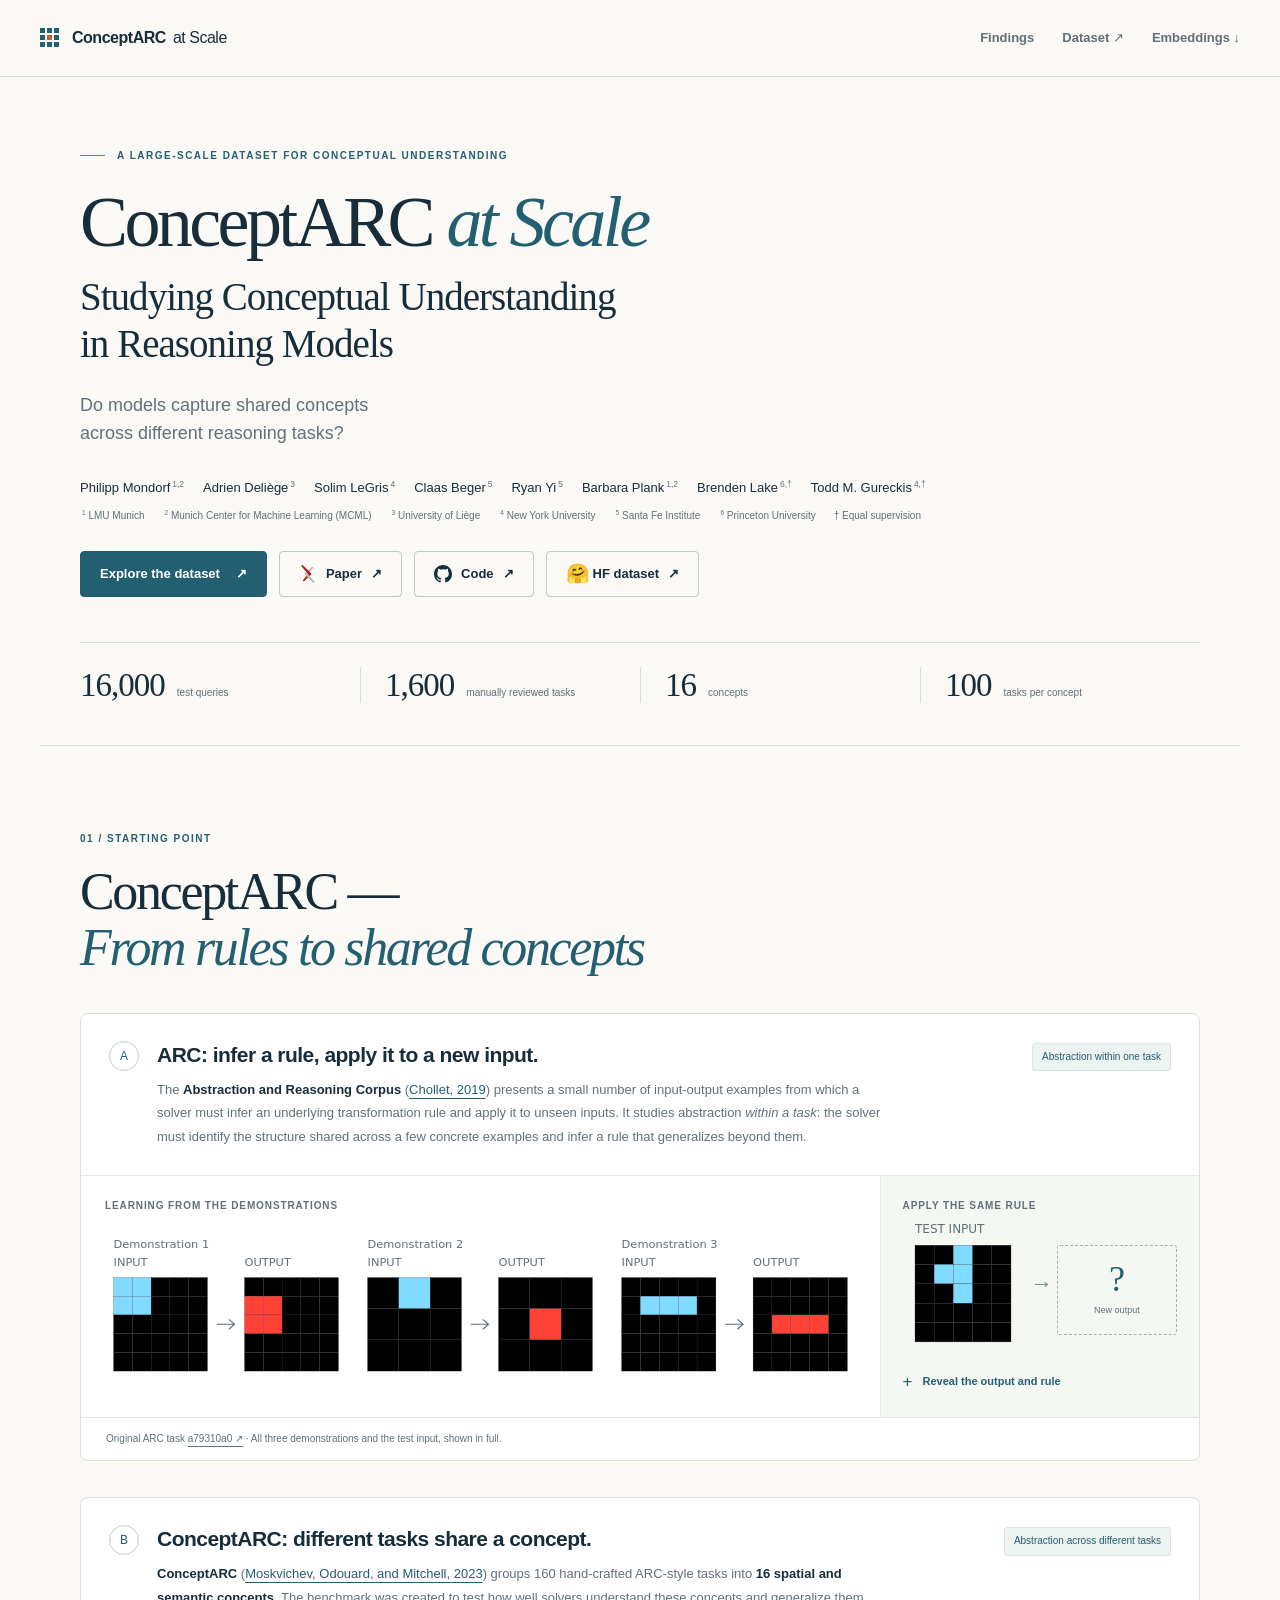
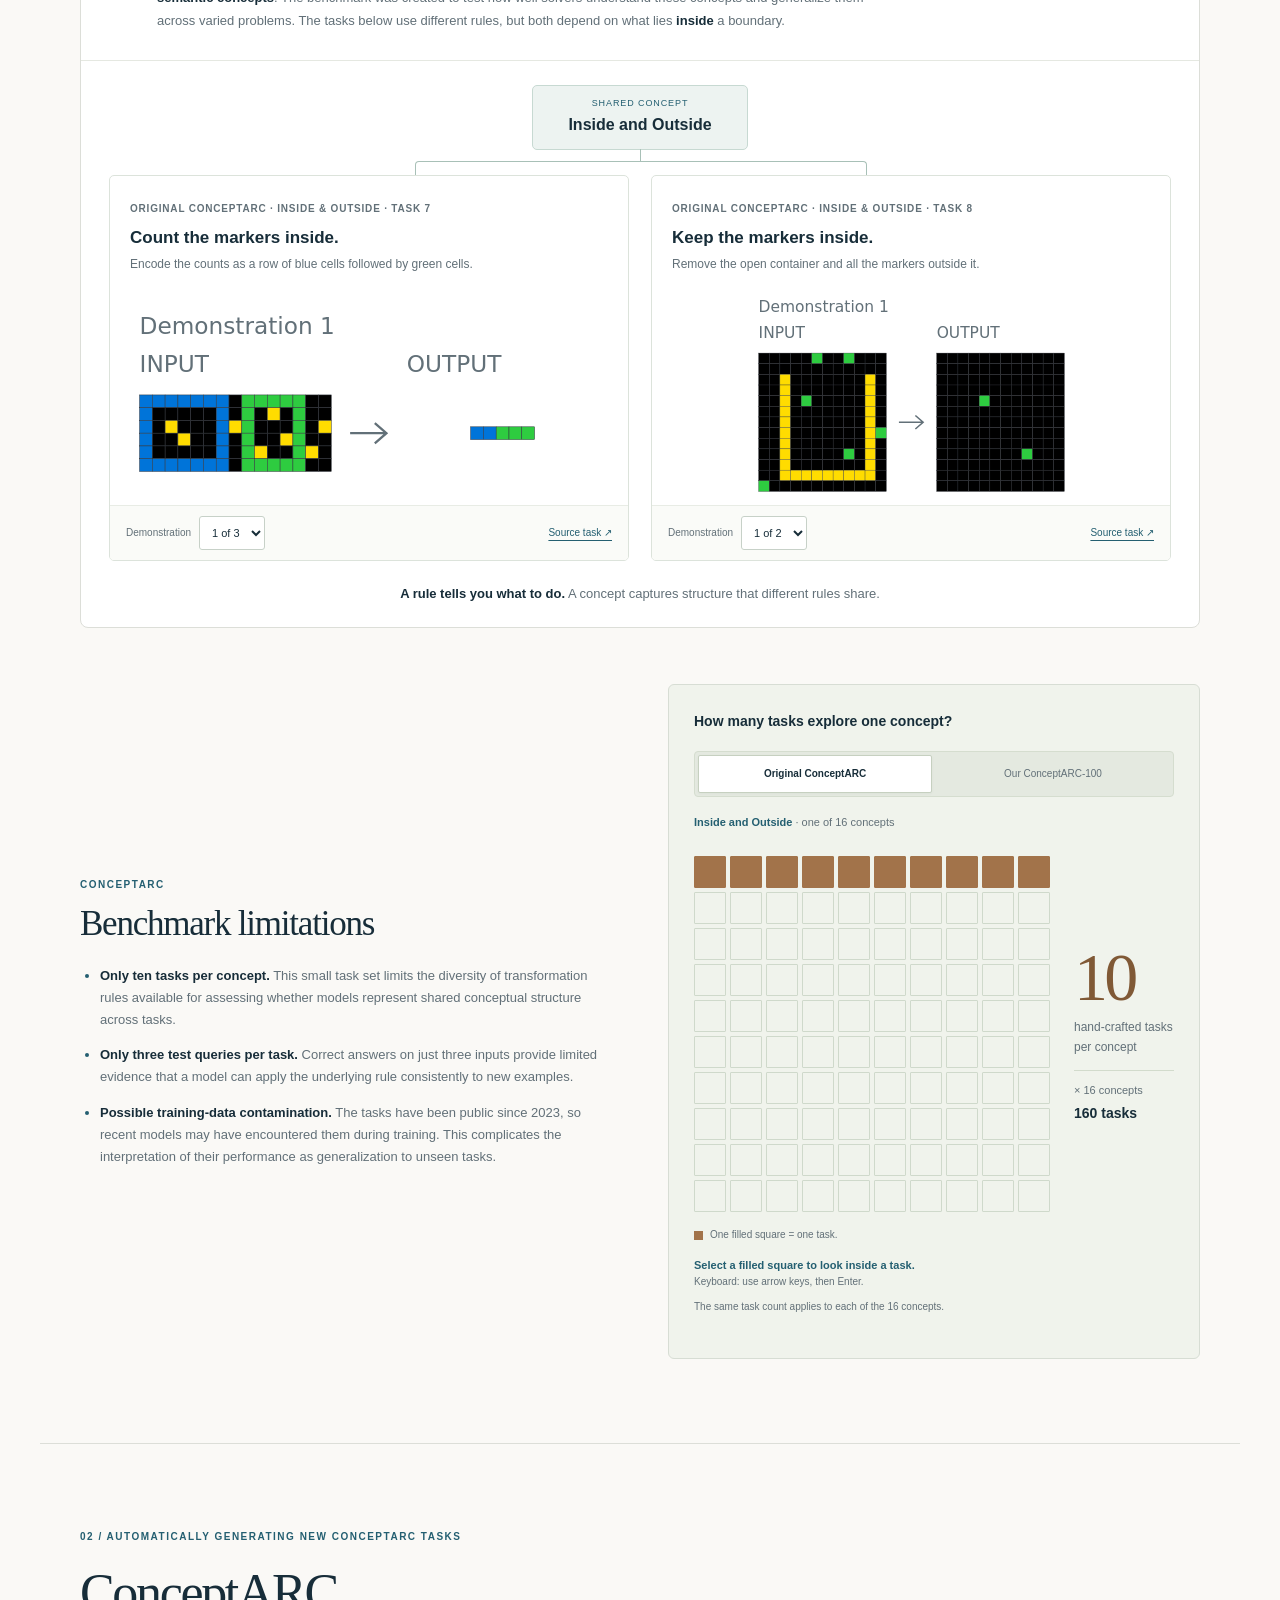
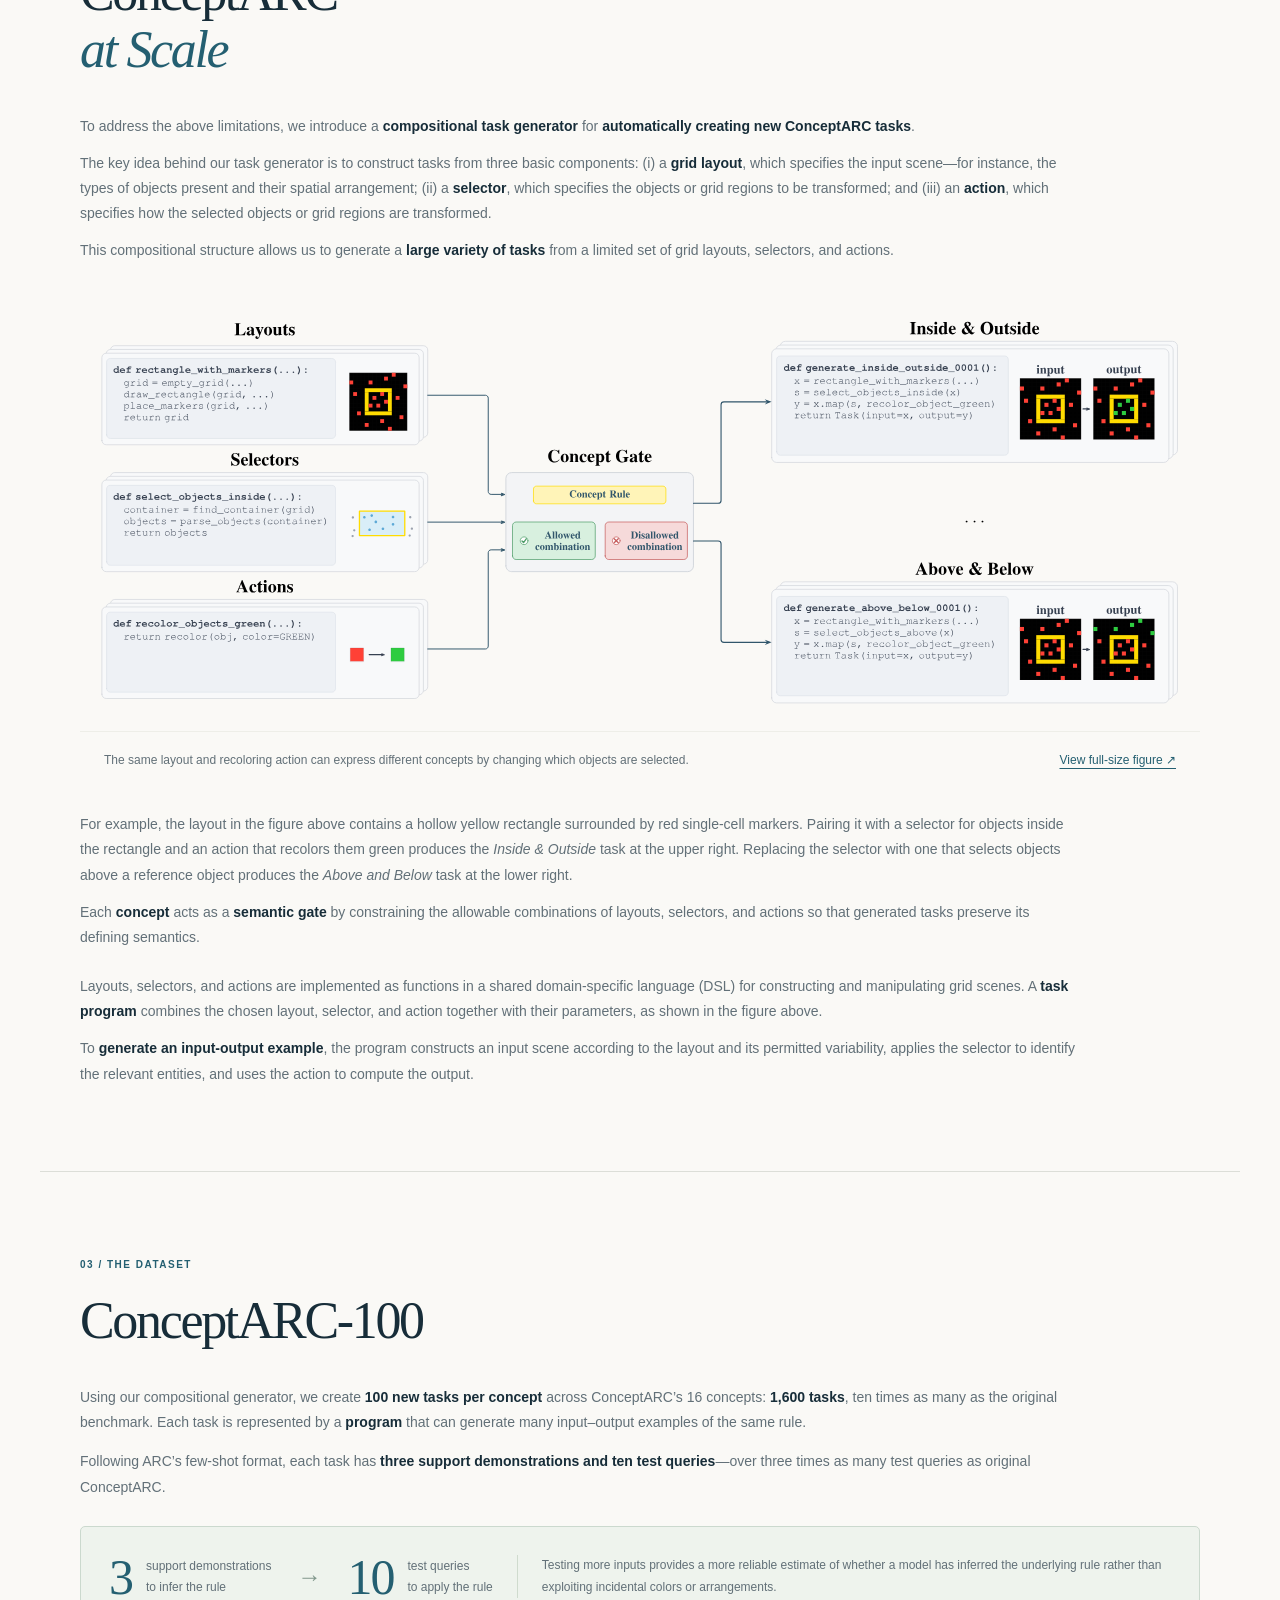
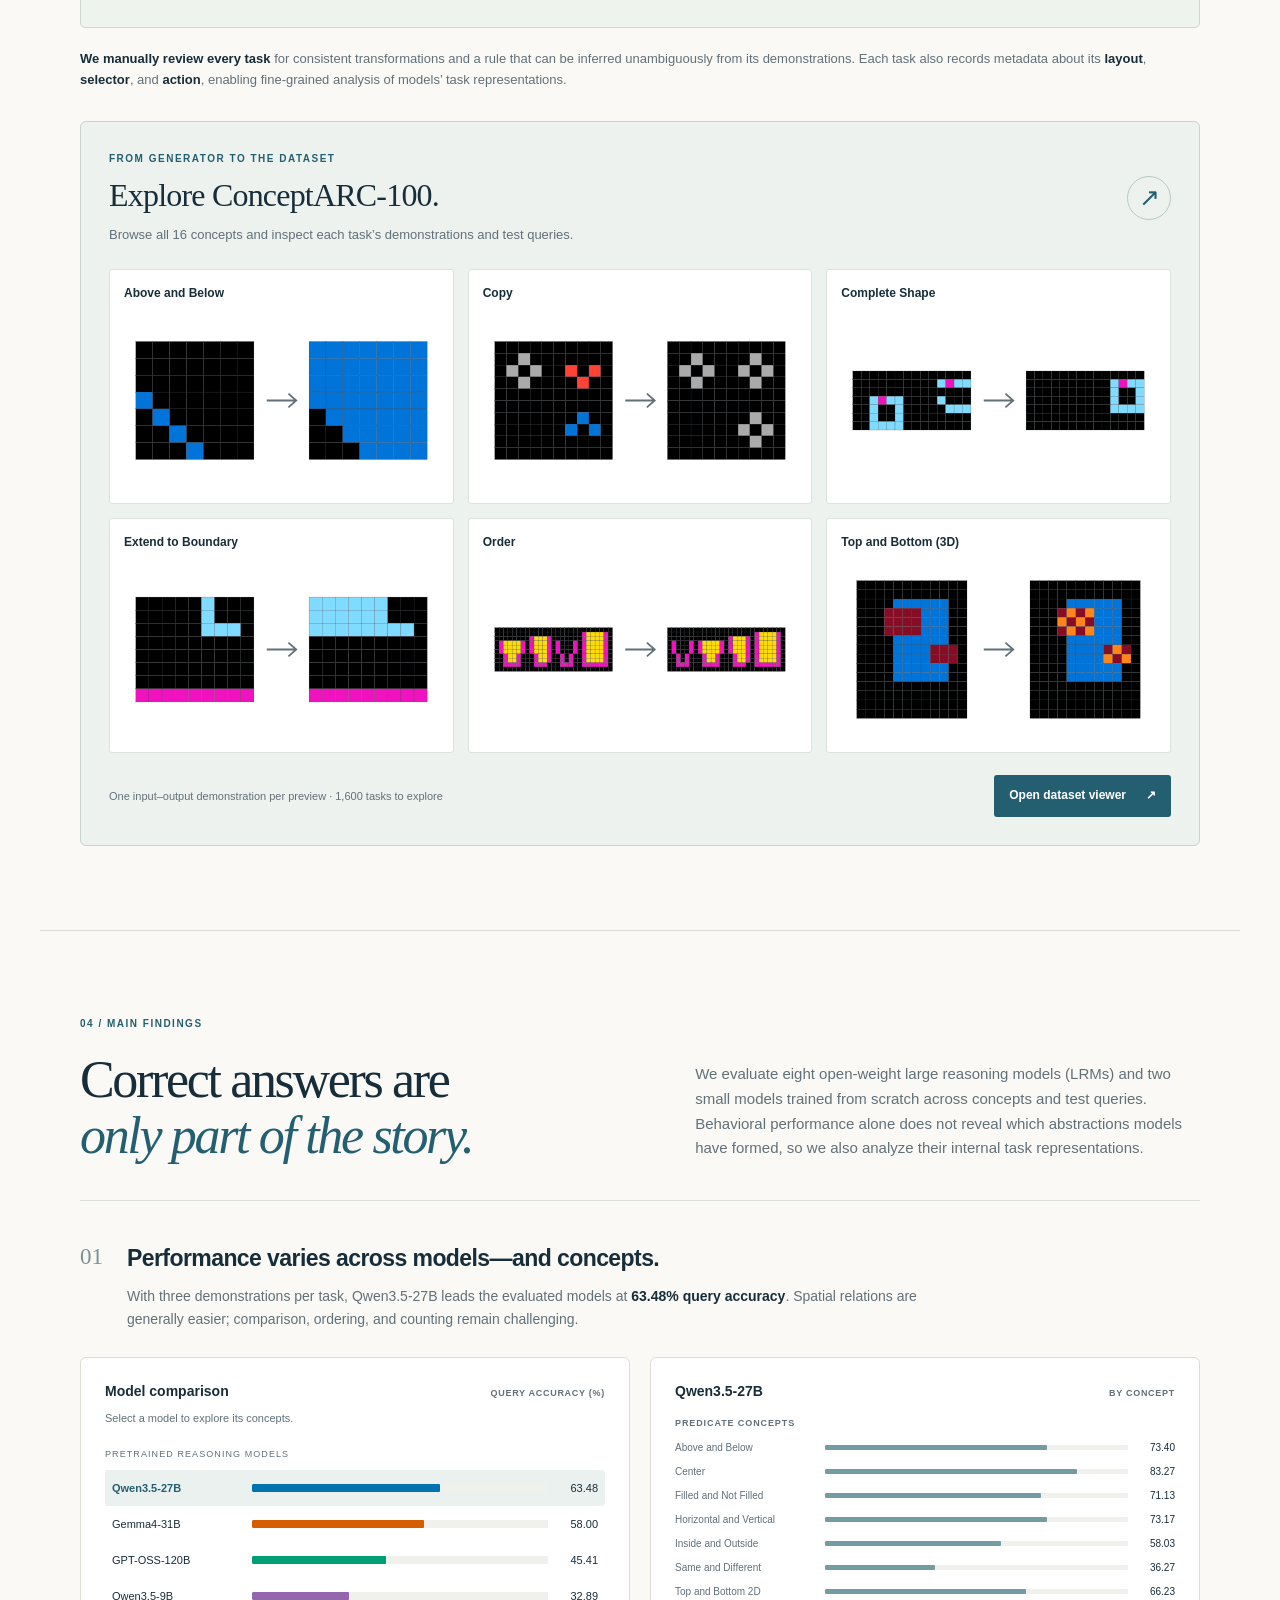
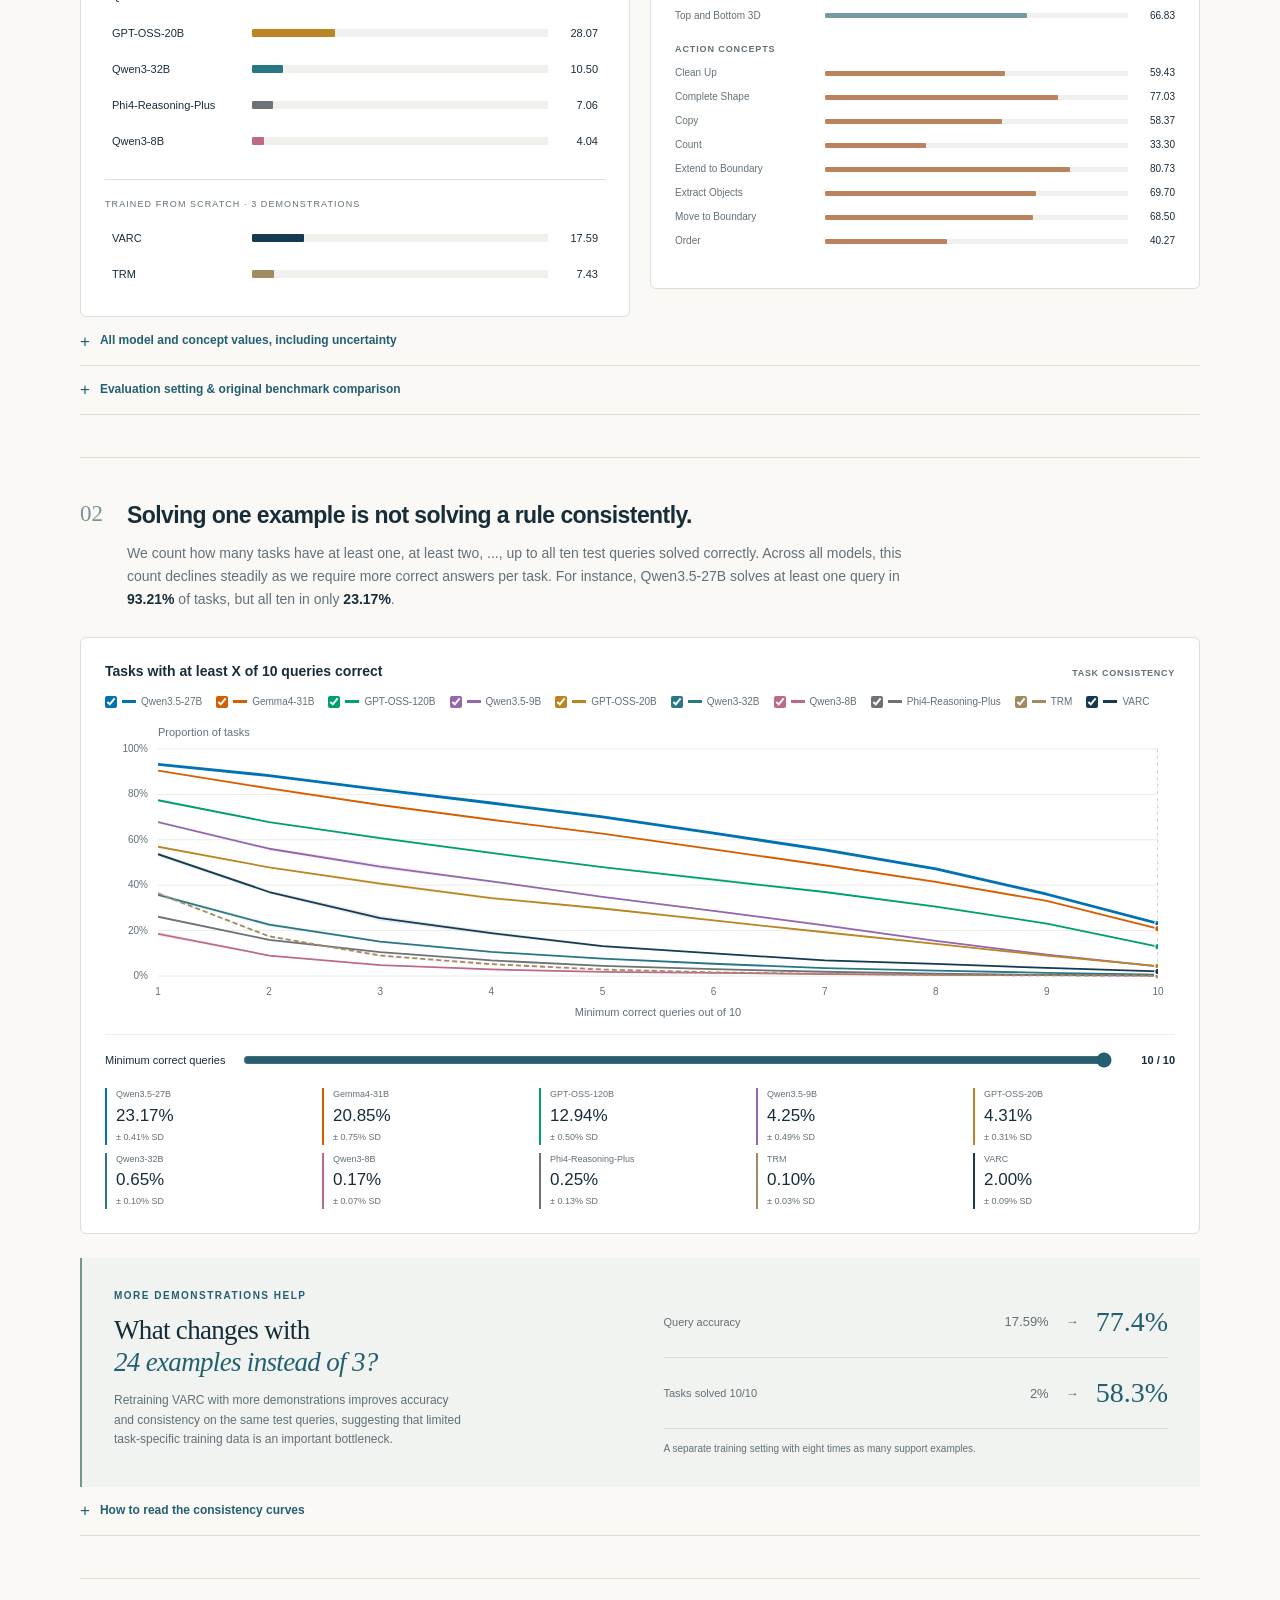
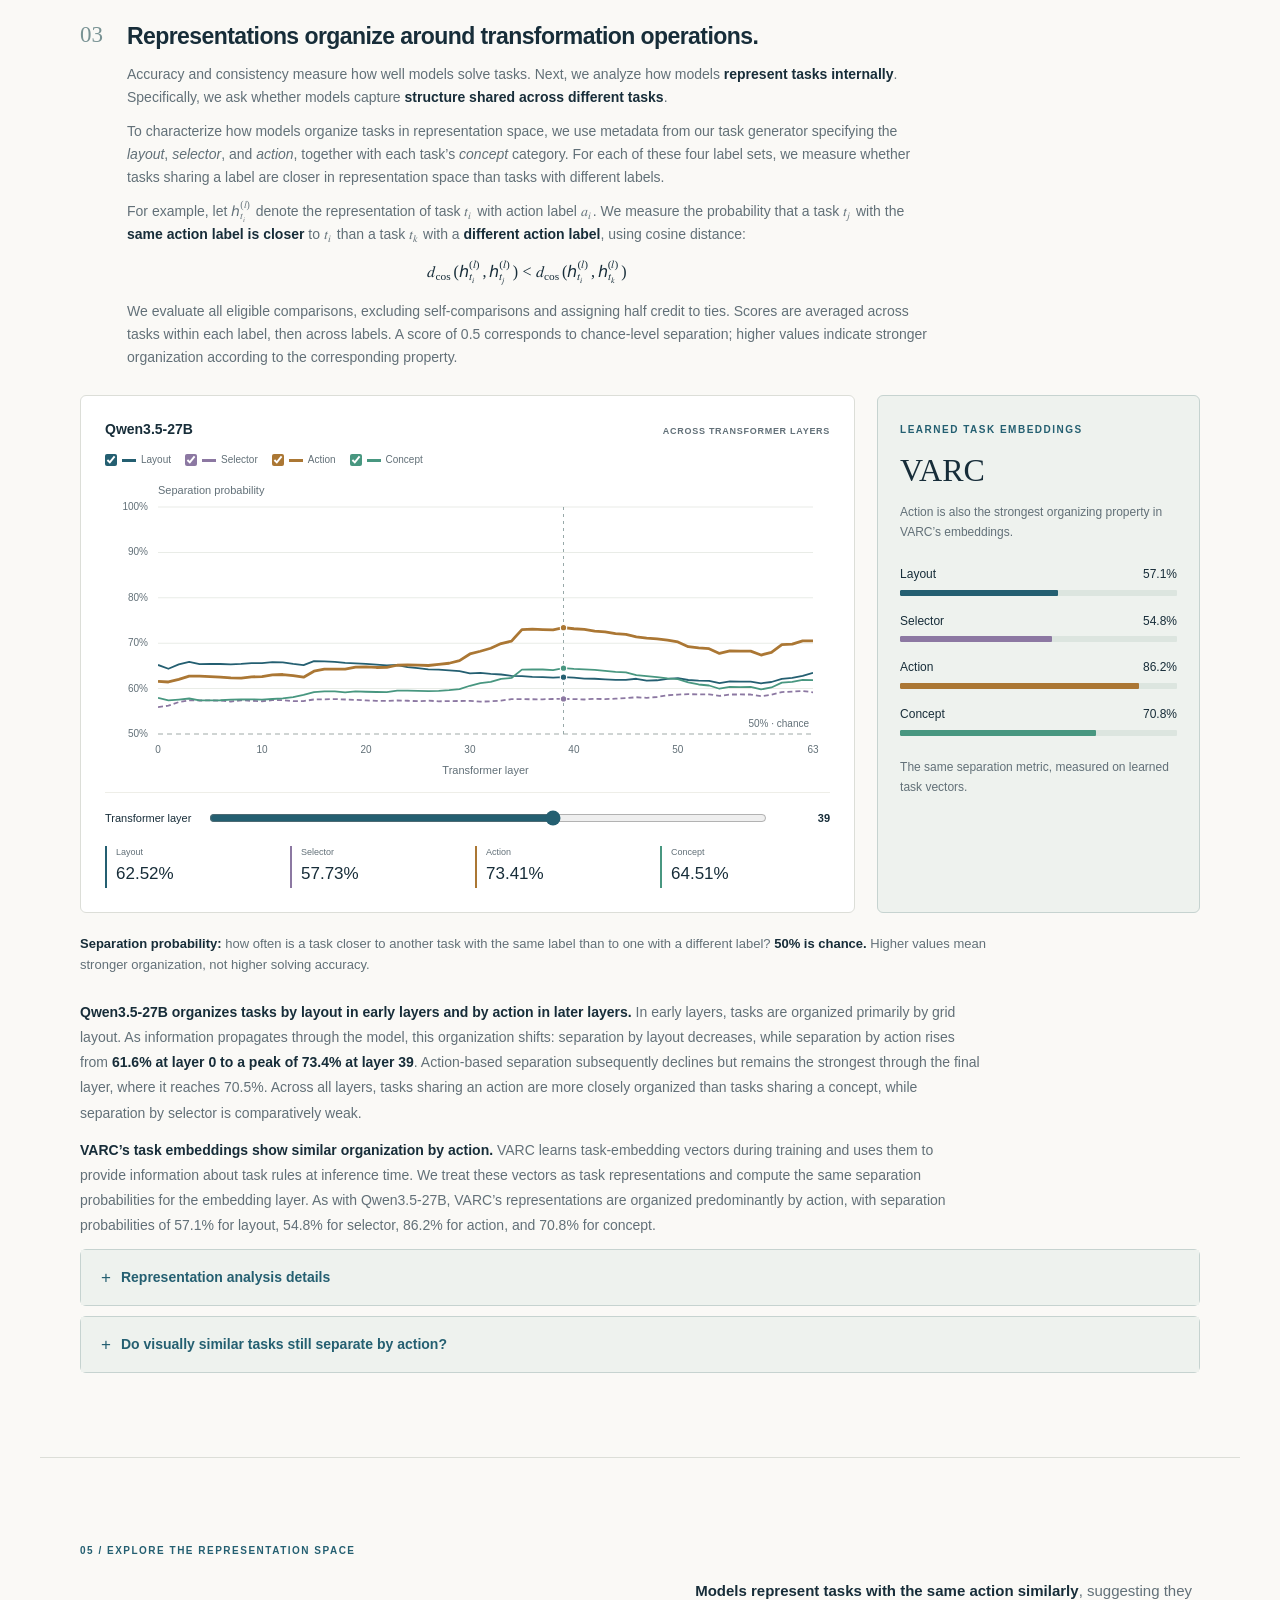
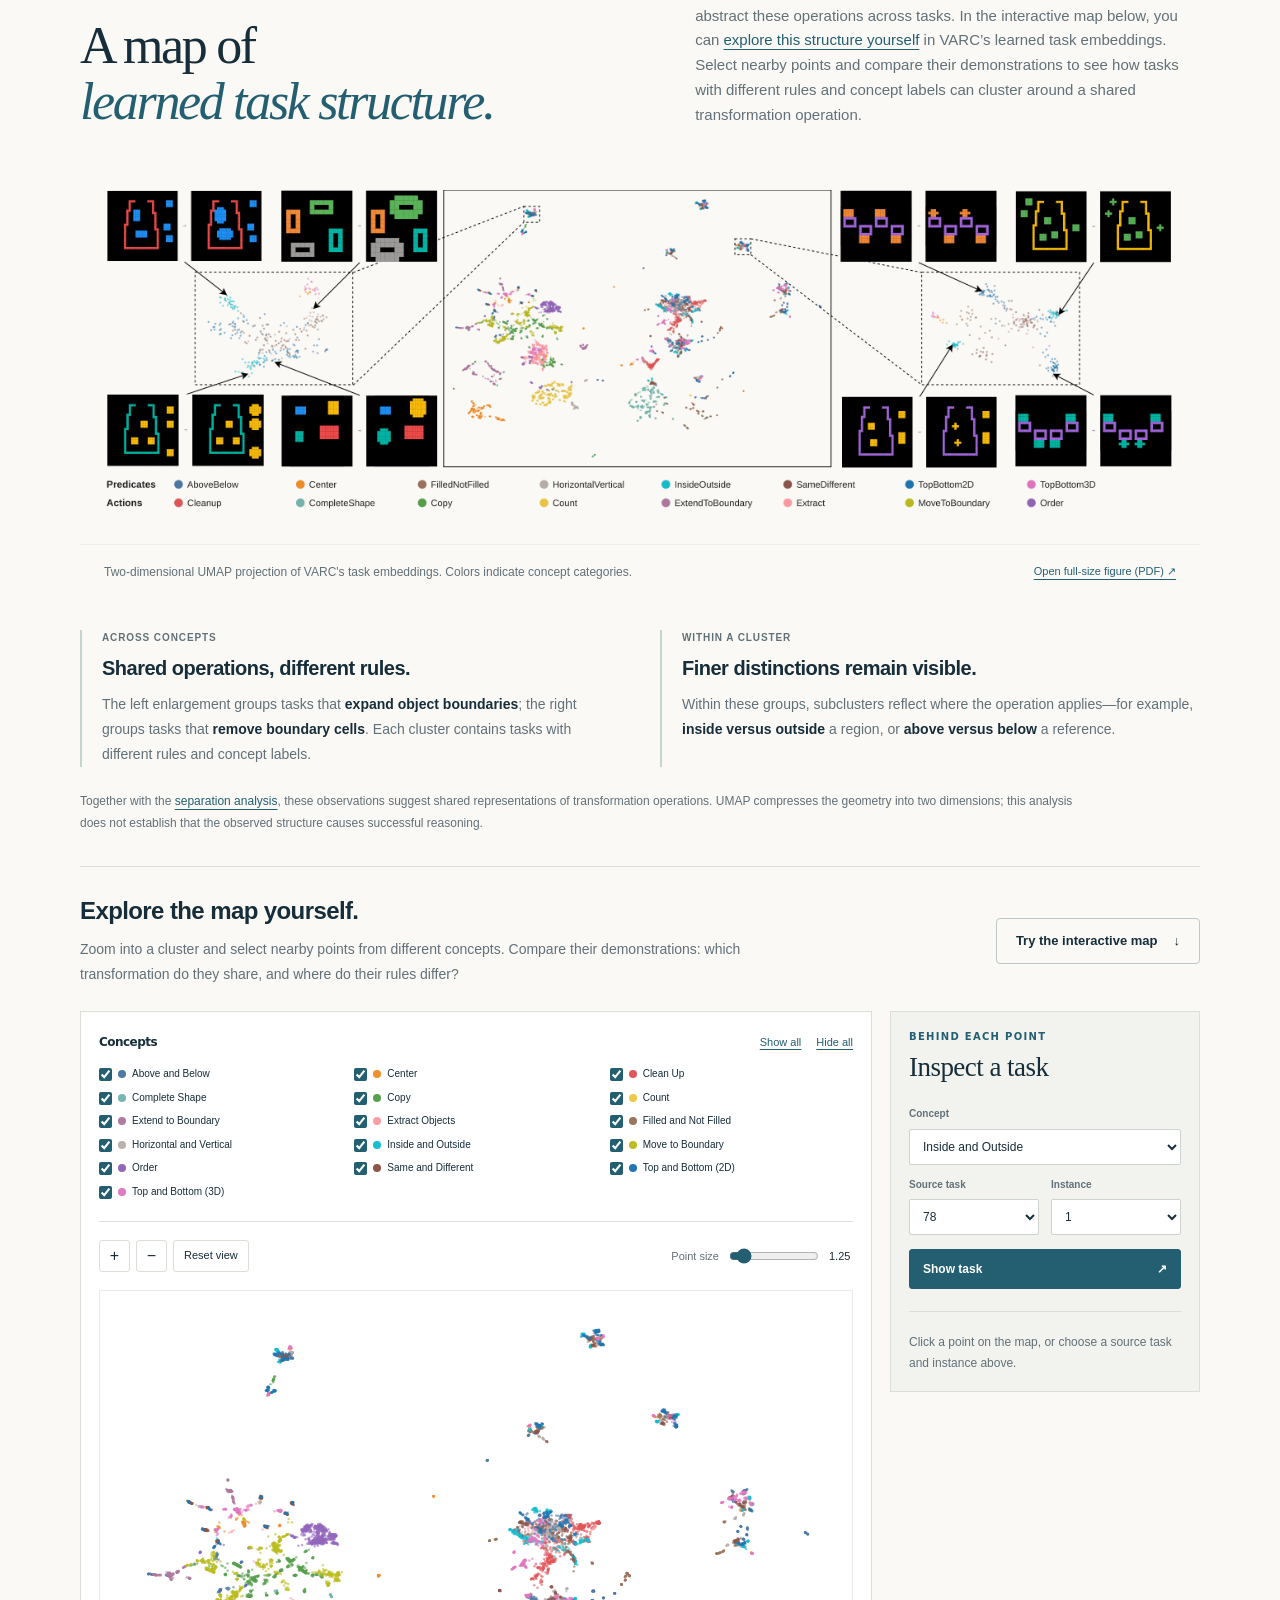
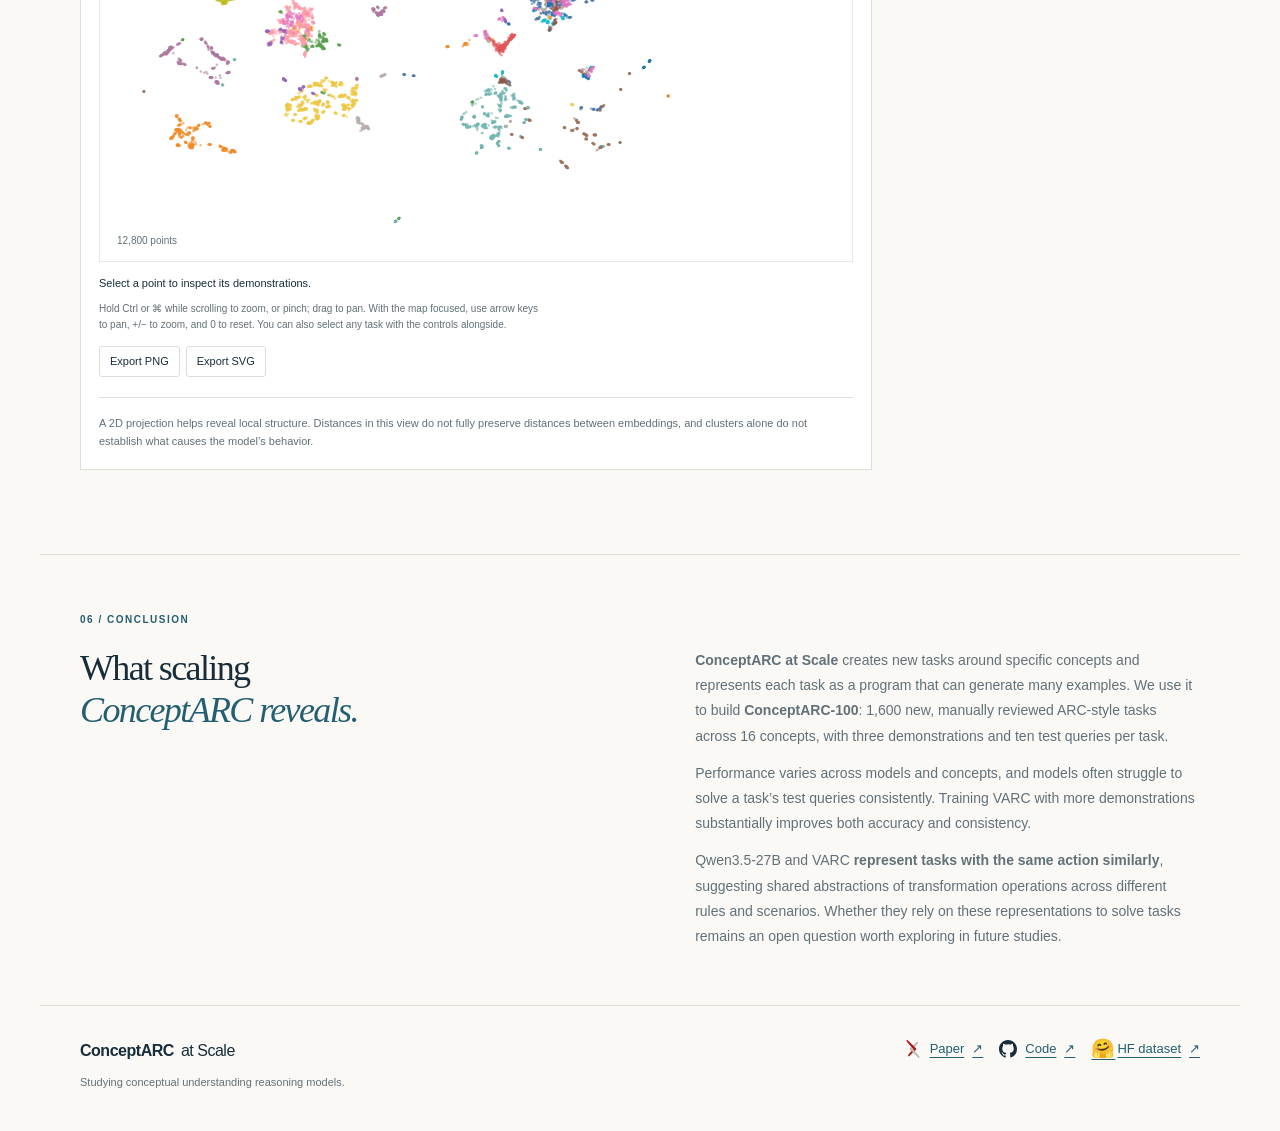
==== index.html @ 0dedf872 "Publish ConceptARC-100 project website" ====
<!doctype html>
<html lang="en">
<head>
  <meta charset="utf-8">
  <meta name="viewport" content="width=device-width, initial-scale=1">
  <meta name="theme-color" content="#faf9f6">
  <title>ConceptARC at Scale: Studying Conceptual Understanding in Reasoning Models</title>
  <meta name="description" content="1,600 tasks. 16 concepts. A closer look at what reasoning models learn. Explore ConceptARC-100, model performance, and VARC’s task embeddings.">
  <meta property="og:type" content="website">
  <meta property="og:title" content="ConceptARC at Scale">
  <meta property="og:description" content="Studying Conceptual Understanding in Reasoning Models. Explore 1,600 tasks and the structure of learned task representations.">
  <meta property="og:image" content="https://mainlp.github.io/conceptarc-100-project-page/assets/social-preview.png">
  <meta name="twitter:card" content="summary_large_image">
  <meta name="twitter:title" content="ConceptARC at Scale">
  <meta name="twitter:description" content="1,600 tasks. 16 concepts. What do reasoning models learn?">
  <meta name="twitter:image" content="https://mainlp.github.io/conceptarc-100-project-page/assets/social-preview.png">
  <link rel="icon" href="assets/favicon.svg" type="image/svg+xml">
  <link rel="stylesheet" href="assets/site.css?v=results-sd-2">
  <link rel="stylesheet" href="assets/intro.css?v=analysis-disclosures-1">
  <script src="assets/site-config.js?v=resources-3" defer></script>
  <script src="assets/home.js?v=separation-colors-2" defer></script>
  <script src="assets/intro.js" defer></script>
  <script src="assets/inline-embedding.js?v=embedding-findings-1" defer></script>
  <link rel="canonical" href="https://mainlp.github.io/conceptarc-100-project-page/">
  <meta property="og:url" content="https://mainlp.github.io/conceptarc-100-project-page/">
</head>
<body>
  <a class="skip-link" href="#main">Skip to content</a>
  <header class="site-header">
    <div class="nav-inner">
      <a class="brand" href="index.html" aria-label="ConceptARC at Scale home"><span class="brand-grid" aria-hidden="true"><i></i><i></i><i></i><i></i><i></i><i></i><i></i><i></i><i></i></span>ConceptARC <span class="brand-light">at Scale</span></a>
      <nav class="site-nav" aria-label="Main navigation"><a href="#findings">Findings</a><a href="data_viewer.html">Dataset <span aria-hidden="true">↗</span></a><a href="#embeddings">Embeddings <span aria-hidden="true">↓</span></a></nav>
    </div>
  </header>
  <main id="main">
    <section class="hero section-wrap" aria-labelledby="paper-title">
      <p class="eyebrow"><span class="tiny-line"></span> A large-scale dataset for conceptual understanding</p>
      <h1 id="paper-title">ConceptARC <em>at Scale</em><span>Studying Conceptual Understanding<br class="desktop-break"> in Reasoning Models</span></h1>
      <p class="hero-question">Do models capture shared concepts<br class="desktop-break"> across different reasoning tasks?</p>
      <div class="authors" aria-label="Paper authors">
        <span>Philipp Mondorf<sup>1,2</sup></span><span>Adrien Deliège<sup>3</sup></span><span>Solim LeGris<sup>4</sup></span><span>Claas Beger<sup>5</sup></span><span>Ryan Yi<sup>5</sup></span><span>Barbara Plank<sup>1,2</sup></span><span>Brenden Lake<sup>6,†</sup></span><span>Todd M. Gureckis<sup>4,†</sup></span>
      </div>
      <p class="affiliations"><span><sup>1</sup> LMU Munich</span><span><sup>2</sup> Munich Center for Machine Learning (MCML)</span><span><sup>3</sup> University of Liège</span><span><sup>4</sup> New York University</span><span><sup>5</sup> Santa Fe Institute</span><span><sup>6</sup> Princeton University</span><span>† Equal supervision</span></p>
      <div class="hero-actions"><a class="button primary" href="data_viewer.html">Explore the dataset <span aria-hidden="true">↗</span></a><span id="hero-resources" class="resource-links"><a class="button resource-link" data-resource="paperUrl" href="https://arxiv.org/abs/2611.06732v1" aria-label="Read the paper on arXiv"><img class="resource-icon" src="assets/arxiv.svg" width="18" height="18" alt="" aria-hidden="true"><span>Paper</span><span aria-hidden="true">↗</span></a><a class="button resource-link" data-resource="codeUrl" href="https://github.com/mainlp/conceptarc-100-eval" aria-label="Code on GitHub"><img class="resource-icon" src="assets/github.svg" width="18" height="18" alt="" aria-hidden="true"><span>Code</span><span aria-hidden="true">↗</span></a><a class="button resource-link" data-resource="datasetUrl" href="https://huggingface.co/datasets/mainlp/ConceptARC-100" aria-label="HF dataset on Hugging Face"><span class="resource-icon" aria-hidden="true">🤗</span><span>HF dataset</span><span aria-hidden="true">↗</span></a></span></div>
      <div class="stat-line" aria-label="Dataset statistics"><div><strong>16,000</strong><span>test queries</span></div><div><strong>1,600</strong><span>manually reviewed tasks</span></div><div><strong>16</strong><span>concepts</span></div><div><strong>100</strong><span>tasks per concept</span></div></div>
    </section>

    <section id="background" class="section-wrap section-block visual-background conceptarc-context" aria-labelledby="conceptarc-title">
      <div class="story-heading"><p class="eyebrow">01 / Starting Point</p><h2 id="conceptarc-title">ConceptARC —<br><em>From rules to shared concepts</em></h2></div>

      <article id="arc-primer" class="primer" aria-labelledby="arc-primer-title">
        <div class="primer-heading"><span class="story-letter" aria-hidden="true">A</span><div><h3 id="arc-primer-title">ARC: infer a rule, apply it to a new input.</h3><p>The <strong>Abstraction and Reasoning Corpus</strong> (<a href="https://arxiv.org/abs/1911.01547" title="On the Measure of Intelligence">Chollet, 2019</a>) presents a small number of input-output examples from which a solver must infer an underlying transformation rule and apply it to unseen inputs. It studies abstraction <em>within a task</em>: the solver must identify the structure shared across a few concrete examples and infer a rule that generalizes beyond them.</p></div><span class="scope-label">Abstraction within one task</span></div>
        <div class="arc-stage">
          <div class="arc-demonstrations"><p class="visual-label">Learning from the demonstrations</p><div class="arc-support-grid">
            <figure><img src="assets/original-arc/a79310a0-support-1.svg" width="340" height="206" alt="A light-blue two-by-two square shifts down one row and becomes red."></figure>
            <figure><img src="assets/original-arc/a79310a0-support-2.svg" width="340" height="206" alt="A single light-blue cell moves from the top middle to the center and becomes red."></figure>
            <figure><img src="assets/original-arc/a79310a0-support-3.svg" width="340" height="206" alt="A horizontal light-blue three-cell bar shifts down one row and becomes red."></figure>
          </div></div>
          <div class="arc-challenge"><p class="visual-label">Apply the same rule</p><div class="arc-query"><img src="assets/original-arc/test-input.svg" width="160" height="184" alt="New ARC input: a four-cell light-blue shape in a five-by-five grid."><span class="query-arrow" aria-hidden="true">→</span><div class="query-target"><span class="query-question" aria-hidden="true">?</span><span class="query-prompt">New output</span><img id="arc-query-output" src="assets/original-arc/test-output.svg" width="160" height="184" alt="Correct test output: the same four-cell shape appears one row lower in red."></div></div><details id="arc-answer"><summary>Reveal the output and rule</summary><div class="arc-solution"><p id="arc-rule">Move the light-blue shape down one row and recolor it red.</p></div></details></div>
        </div>
        <p class="visual-source" id="arc-attribution">Original ARC task <a href="https://github.com/fchollet/ARC-AGI/blob/399030444e0ab0cc8b4e199870fb20b863846f34/data/training/a79310a0.json">a79310a0 ↗</a> · All three demonstrations and the test input, shown in full.</p>
      </article>

      <article id="concept-primer" class="primer" aria-labelledby="concept-primer-title">
        <div class="primer-heading"><span class="story-letter" aria-hidden="true">B</span><div><h3 id="concept-primer-title">ConceptARC: different tasks share a concept.</h3><p><strong>ConceptARC</strong> (<a href="https://arxiv.org/abs/2305.07141" title="The ConceptARC Benchmark: Evaluating Understanding and Generalization in the ARC Domain">Moskvichev, Odouard, and Mitchell, 2023</a>) groups 160 hand-crafted ARC-style tasks into <strong>16 spatial and semantic concepts</strong>. The benchmark was created to test how well solvers understand these concepts and generalize them across varied problems. The tasks below use different rules, but both depend on what lies <strong>inside</strong> a boundary.</p></div><span class="scope-label">Abstraction across different tasks</span></div>
        <div class="concept-family"><div class="shared-concept"><span class="concept-kicker">Shared concept</span><strong>Inside and Outside</strong><span class="concept-branches" aria-hidden="true"></span></div><div class="original-task-grid">
          <figure class="original-task" id="original-task-7"><figcaption><span class="mini-label">Original ConceptARC · Inside & Outside · Task 7</span><h4>Count the markers inside.</h4><p>Encode the counts as a row of blue cells followed by green cells.</p></figcaption><img src="assets/original-conceptarc/InsideOutside7-support-1.svg" width="340" height="127" alt="Count the markers inside the blue and green rectangles; show those counts as blue then green cells in the output."><div class="original-controls"><label for="original-demo-7">Demonstration</label><select id="original-demo-7" data-original-task="7" disabled><option value="1">1 of 3</option><option value="2">2 of 3</option><option value="3">3 of 3</option></select><a href="https://github.com/victorvikram/ConceptARC/blob/0e67da6af879e4bad3d7cd3c196e8d551b445725/corpus/InsideOutside/InsideOutside7.json" class="original-source">Source task ↗</a></div></figure>
          <figure class="original-task" id="original-task-8"><figcaption><span class="mini-label">Original ConceptARC · Inside & Outside · Task 8</span><h4>Keep the markers inside.</h4><p>Remove the open container and all the markers outside it.</p></figcaption><img src="assets/original-conceptarc/InsideOutside8-support-1.svg" width="340" height="217" alt="Keep only the markers inside the open container; remove its outline and the outside markers."><div class="original-controls"><label for="original-demo-8">Demonstration</label><select id="original-demo-8" data-original-task="8" disabled><option value="1">1 of 2</option><option value="2">2 of 2</option></select><a href="https://github.com/victorvikram/ConceptARC/blob/0e67da6af879e4bad3d7cd3c196e8d551b445725/corpus/InsideOutside/InsideOutside8.json" class="original-source">Source task ↗</a></div></figure>
        </div></div>
        <p class="visual-takeaway"><strong>A rule tells you what to do.</strong> A concept captures structure that different rules share.</p>
      </article>

      <article id="benchmark-gap" class="benchmark-gap" aria-labelledby="limitations-title">
        <div class="gap-copy"><p class="eyebrow">ConceptARC</p><h3 id="limitations-title">Benchmark limitations</h3><ul class="limitations">
          <li><strong>Only ten tasks per concept.</strong> This small task set limits the diversity of transformation rules available for assessing whether models represent shared conceptual structure across tasks.</li>
          <li><strong>Only three test queries per task.</strong> Correct answers on just three inputs provide limited evidence that a model can apply the underlying rule consistently to new examples.</li>
          <li><strong>Possible training-data contamination.</strong> The tasks have been public since 2023, so recent models may have encountered them during training. This complicates the interpretation of their performance as generalization to unseen tasks.</li>
        </ul></div>
        <figure class="scale-figure" aria-labelledby="scale-title">
          <figcaption id="scale-title">How many tasks explore one concept?</figcaption>
          <div class="scale-switch" role="group" aria-label="Compare benchmark sizes"><button id="scale-original" type="button" disabled aria-pressed="true">Original ConceptARC</button><button id="scale-generated" type="button" disabled aria-pressed="false">Our ConceptARC-100</button></div>
          <p class="scale-concept">Inside and Outside <span>· one of 16 concepts</span></p>
          <div class="scale-visual"><div id="scale-grid" class="scale-grid" role="group" aria-label="Inside and Outside tasks" aria-describedby="scale-instructions"><button type="button" class="task-dot is-active" data-index="0" disabled tabindex="-1" aria-hidden="true"></button><button type="button" class="task-dot is-active" data-index="1" disabled tabindex="-1" aria-hidden="true"></button><button type="button" class="task-dot is-active" data-index="2" disabled tabindex="-1" aria-hidden="true"></button><button type="button" class="task-dot is-active" data-index="3" disabled tabindex="-1" aria-hidden="true"></button><button type="button" class="task-dot is-active" data-index="4" disabled tabindex="-1" aria-hidden="true"></button><button type="button" class="task-dot is-active" data-index="5" disabled tabindex="-1" aria-hidden="true"></button><button type="button" class="task-dot is-active" data-index="6" disabled tabindex="-1" aria-hidden="true"></button><button type="button" class="task-dot is-active" data-index="7" disabled tabindex="-1" aria-hidden="true"></button><button type="button" class="task-dot is-active" data-index="8" disabled tabindex="-1" aria-hidden="true"></button><button type="button" class="task-dot is-active" data-index="9" disabled tabindex="-1" aria-hidden="true"></button><button type="button" class="task-dot" data-index="10" disabled tabindex="-1" aria-hidden="true"></button><button type="button" class="task-dot" data-index="11" disabled tabindex="-1" aria-hidden="true"></button><button type="button" class="task-dot" data-index="12" disabled tabindex="-1" aria-hidden="true"></button><button type="button" class="task-dot" data-index="13" disabled tabindex="-1" aria-hidden="true"></button><button type="button" class="task-dot" data-index="14" disabled tabindex="-1" aria-hidden="true"></button><button type="button" class="task-dot" data-index="15" disabled tabindex="-1" aria-hidden="true"></button><button type="button" class="task-dot" data-index="16" disabled tabindex="-1" aria-hidden="true"></button><button type="button" class="task-dot" data-index="17" disabled tabindex="-1" aria-hidden="true"></button><button type="button" class="task-dot" data-index="18" disabled tabindex="-1" aria-hidden="true"></button><button type="button" class="task-dot" data-index="19" disabled tabindex="-1" aria-hidden="true"></button><button type="button" class="task-dot" data-index="20" disabled tabindex="-1" aria-hidden="true"></button><button type="button" class="task-dot" data-index="21" disabled tabindex="-1" aria-hidden="true"></button><button type="button" class="task-dot" data-index="22" disabled tabindex="-1" aria-hidden="true"></button><button type="button" class="task-dot" data-index="23" disabled tabindex="-1" aria-hidden="true"></button><button type="button" class="task-dot" data-index="24" disabled tabindex="-1" aria-hidden="true"></button><button type="button" class="task-dot" data-index="25" disabled tabindex="-1" aria-hidden="true"></button><button type="button" class="task-dot" data-index="26" disabled tabindex="-1" aria-hidden="true"></button><button type="button" class="task-dot" data-index="27" disabled tabindex="-1" aria-hidden="true"></button><button type="button" class="task-dot" data-index="28" disabled tabindex="-1" aria-hidden="true"></button><button type="button" class="task-dot" data-index="29" disabled tabindex="-1" aria-hidden="true"></button><button type="button" class="task-dot" data-index="30" disabled tabindex="-1" aria-hidden="true"></button><button type="button" class="task-dot" data-index="31" disabled tabindex="-1" aria-hidden="true"></button><button type="button" class="task-dot" data-index="32" disabled tabindex="-1" aria-hidden="true"></button><button type="button" class="task-dot" data-index="33" disabled tabindex="-1" aria-hidden="true"></button><button type="button" class="task-dot" data-index="34" disabled tabindex="-1" aria-hidden="true"></button><button type="button" class="task-dot" data-index="35" disabled tabindex="-1" aria-hidden="true"></button><button type="button" class="task-dot" data-index="36" disabled tabindex="-1" aria-hidden="true"></button><button type="button" class="task-dot" data-index="37" disabled tabindex="-1" aria-hidden="true"></button><button type="button" class="task-dot" data-index="38" disabled tabindex="-1" aria-hidden="true"></button><button type="button" class="task-dot" data-index="39" disabled tabindex="-1" aria-hidden="true"></button><button type="button" class="task-dot" data-index="40" disabled tabindex="-1" aria-hidden="true"></button><button type="button" class="task-dot" data-index="41" disabled tabindex="-1" aria-hidden="true"></button><button type="button" class="task-dot" data-index="42" disabled tabindex="-1" aria-hidden="true"></button><button type="button" class="task-dot" data-index="43" disabled tabindex="-1" aria-hidden="true"></button><button type="button" class="task-dot" data-index="44" disabled tabindex="-1" aria-hidden="true"></button><button type="button" class="task-dot" data-index="45" disabled tabindex="-1" aria-hidden="true"></button><button type="button" class="task-dot" data-index="46" disabled tabindex="-1" aria-hidden="true"></button><button type="button" class="task-dot" data-index="47" disabled tabindex="-1" aria-hidden="true"></button><button type="button" class="task-dot" data-index="48" disabled tabindex="-1" aria-hidden="true"></button><button type="button" class="task-dot" data-index="49" disabled tabindex="-1" aria-hidden="true"></button><button type="button" class="task-dot" data-index="50" disabled tabindex="-1" aria-hidden="true"></button><button type="button" class="task-dot" data-index="51" disabled tabindex="-1" aria-hidden="true"></button><button type="button" class="task-dot" data-index="52" disabled tabindex="-1" aria-hidden="true"></button><button type="button" class="task-dot" data-index="53" disabled tabindex="-1" aria-hidden="true"></button><button type="button" class="task-dot" data-index="54" disabled tabindex="-1" aria-hidden="true"></button><button type="button" class="task-dot" data-index="55" disabled tabindex="-1" aria-hidden="true"></button><button type="button" class="task-dot" data-index="56" disabled tabindex="-1" aria-hidden="true"></button><button type="button" class="task-dot" data-index="57" disabled tabindex="-1" aria-hidden="true"></button><button type="button" class="task-dot" data-index="58" disabled tabindex="-1" aria-hidden="true"></button><button type="button" class="task-dot" data-index="59" disabled tabindex="-1" aria-hidden="true"></button><button type="button" class="task-dot" data-index="60" disabled tabindex="-1" aria-hidden="true"></button><button type="button" class="task-dot" data-index="61" disabled tabindex="-1" aria-hidden="true"></button><button type="button" class="task-dot" data-index="62" disabled tabindex="-1" aria-hidden="true"></button><button type="button" class="task-dot" data-index="63" disabled tabindex="-1" aria-hidden="true"></button><button type="button" class="task-dot" data-index="64" disabled tabindex="-1" aria-hidden="true"></button><button type="button" class="task-dot" data-index="65" disabled tabindex="-1" aria-hidden="true"></button><button type="button" class="task-dot" data-index="66" disabled tabindex="-1" aria-hidden="true"></button><button type="button" class="task-dot" data-index="67" disabled tabindex="-1" aria-hidden="true"></button><button type="button" class="task-dot" data-index="68" disabled tabindex="-1" aria-hidden="true"></button><button type="button" class="task-dot" data-index="69" disabled tabindex="-1" aria-hidden="true"></button><button type="button" class="task-dot" data-index="70" disabled tabindex="-1" aria-hidden="true"></button><button type="button" class="task-dot" data-index="71" disabled tabindex="-1" aria-hidden="true"></button><button type="button" class="task-dot" data-index="72" disabled tabindex="-1" aria-hidden="true"></button><button type="button" class="task-dot" data-index="73" disabled tabindex="-1" aria-hidden="true"></button><button type="button" class="task-dot" data-index="74" disabled tabindex="-1" aria-hidden="true"></button><button type="button" class="task-dot" data-index="75" disabled tabindex="-1" aria-hidden="true"></button><button type="button" class="task-dot" data-index="76" disabled tabindex="-1" aria-hidden="true"></button><button type="button" class="task-dot" data-index="77" disabled tabindex="-1" aria-hidden="true"></button><button type="button" class="task-dot" data-index="78" disabled tabindex="-1" aria-hidden="true"></button><button type="button" class="task-dot" data-index="79" disabled tabindex="-1" aria-hidden="true"></button><button type="button" class="task-dot" data-index="80" disabled tabindex="-1" aria-hidden="true"></button><button type="button" class="task-dot" data-index="81" disabled tabindex="-1" aria-hidden="true"></button><button type="button" class="task-dot" data-index="82" disabled tabindex="-1" aria-hidden="true"></button><button type="button" class="task-dot" data-index="83" disabled tabindex="-1" aria-hidden="true"></button><button type="button" class="task-dot" data-index="84" disabled tabindex="-1" aria-hidden="true"></button><button type="button" class="task-dot" data-index="85" disabled tabindex="-1" aria-hidden="true"></button><button type="button" class="task-dot" data-index="86" disabled tabindex="-1" aria-hidden="true"></button><button type="button" class="task-dot" data-index="87" disabled tabindex="-1" aria-hidden="true"></button><button type="button" class="task-dot" data-index="88" disabled tabindex="-1" aria-hidden="true"></button><button type="button" class="task-dot" data-index="89" disabled tabindex="-1" aria-hidden="true"></button><button type="button" class="task-dot" data-index="90" disabled tabindex="-1" aria-hidden="true"></button><button type="button" class="task-dot" data-index="91" disabled tabindex="-1" aria-hidden="true"></button><button type="button" class="task-dot" data-index="92" disabled tabindex="-1" aria-hidden="true"></button><button type="button" class="task-dot" data-index="93" disabled tabindex="-1" aria-hidden="true"></button><button type="button" class="task-dot" data-index="94" disabled tabindex="-1" aria-hidden="true"></button><button type="button" class="task-dot" data-index="95" disabled tabindex="-1" aria-hidden="true"></button><button type="button" class="task-dot" data-index="96" disabled tabindex="-1" aria-hidden="true"></button><button type="button" class="task-dot" data-index="97" disabled tabindex="-1" aria-hidden="true"></button><button type="button" class="task-dot" data-index="98" disabled tabindex="-1" aria-hidden="true"></button><button type="button" class="task-dot" data-index="99" disabled tabindex="-1" aria-hidden="true"></button></div><div class="scale-count" aria-live="polite" aria-atomic="true"><strong id="scale-task-count">10</strong><span id="scale-task-description">hand-crafted tasks<br>per concept</span><div class="scale-total"><span>× 16 concepts</span><b id="scale-total-count">160 tasks</b></div></div></div>
          <p class="scale-key"><i aria-hidden="true"></i> One filled square = one task.</p>
          <p id="scale-instructions" class="scale-instructions">Select a filled square to look inside a task.<span> Keyboard: use arrow keys, then Enter.</span></p>
          <p id="scale-note" class="scale-note">The same task count applies to each of the 16 concepts.</p>
          <section id="task-anatomy" class="task-anatomy" aria-labelledby="anatomy-task-title" hidden>
            <div class="anatomy-heading"><div><span id="anatomy-collection" class="mini-label">Original ConceptARC</span><h4 id="anatomy-task-title">Inside and Outside · Task 1</h4></div><button id="close-anatomy" type="button" class="text-button" aria-label="Close task details">Close <span aria-hidden="true">×</span></button></div>
            <p class="anatomy-explainer">One task, one rule. Learn from input–output pairs, then predict outputs for new inputs.</p>
            <div class="anatomy-groups" aria-live="polite" aria-atomic="true">
              <div class="anatomy-group"><p><strong id="anatomy-support-count">3</strong> support examples <span>Input → known output</span></p><div id="anatomy-supports" class="anatomy-examples" aria-hidden="true"></div></div>
              <div class="anatomy-group"><p><strong id="anatomy-test-count">3</strong> test queries <span>Input → predict the output</span></p><div id="anatomy-tests" class="anatomy-examples" aria-hidden="true"></div></div>
            </div>
            <p id="anatomy-note" class="anatomy-note"></p><a id="anatomy-source" class="anatomy-source" href="https://github.com/victorvikram/ConceptARC">View source task <span aria-hidden="true">↗</span></a>
          </section>
          <noscript><p class="small-note">Original ConceptARC: 10 tasks per concept; 1–4 demonstrations and 3 test queries per task. ConceptARC-100: 100 new tasks per concept; 3 demonstrations and 10 test queries per task.</p></noscript>
        </figure>
      </article>

    </section>

    <section id="generator" class="generator-section section-wrap section-block" aria-labelledby="generator-title">
      <div class="section-heading compact"><p class="eyebrow">02 / Automatically generating new ConceptARC tasks</p><h2 id="generator-title">ConceptARC<br><em>at Scale</em></h2></div>
      <div class="generator-explanation"><p>To address the above limitations, we introduce a <strong>compositional task generator</strong> for <strong>automatically creating new ConceptARC tasks</strong>.</p>
        <p>The key idea behind our task generator is to construct tasks from three basic components: (i) a <strong>grid layout</strong>, which specifies the input scene—for instance, the types of objects present and their spatial arrangement; (ii) a <strong>selector</strong>, which specifies the objects or grid regions to be transformed; and (iii) an <strong>action</strong>, which specifies how the selected objects or grid regions are transformed.</p>
        <p>This compositional structure allows us to generate a <strong>large variety of tasks</strong> from a limited set of grid layouts, selectors, and actions.</p>
      </div>
      <figure class="paper-generator-figure"><a href="assets/task-generator.svg" target="_blank" rel="noopener" aria-label="Open the task-generator figure at full size"><img src="assets/task-generator.svg" width="1497" height="537" alt="The compositional task generator: shared layout, selector, and action primitives pass through a concept gate and form task programs. The same yellow-container layout and recoloring action produce Inside and Outside or Above and Below tasks by selecting different red markers." loading="lazy"></a><figcaption><span>The same layout and recoloring action can express different concepts by changing which objects are selected.</span><a href="assets/task-generator.svg" target="_blank" rel="noopener">View full-size figure <span aria-hidden="true">↗</span></a></figcaption></figure>
      <div class="generator-description"><p>For example, the layout in the figure above contains a hollow yellow rectangle surrounded by red single-cell markers. Pairing it with a selector for objects inside the rectangle and an action that recolors them green produces the <em>Inside &amp; Outside</em> task at the upper right. Replacing the selector with one that selects objects above a reference object produces the <em>Above and Below</em> task at the lower right.</p>
        <p>Each <strong>concept</strong> acts as a <strong>semantic gate</strong> by constraining the allowable combinations of layouts, selectors, and actions so that generated tasks preserve its defining semantics.</p>
      </div>
      <div class="task-programs"><p>Layouts, selectors, and actions are implemented as functions in a shared domain-specific language (DSL) for constructing and manipulating grid scenes. A <strong>task program</strong> combines the chosen layout, selector, and action together with their parameters, as shown in the figure above.</p>
        <p>To <strong>generate an input-output example</strong>, the program constructs an input scene according to the layout and its permitted variability, applies the selector to identify the relevant entities, and uses the action to compute the output.</p>
      </div>
    </section>

    <section id="conceptarc-100" class="dataset-section section-wrap section-block" aria-labelledby="dataset-title">
      <div class="section-heading compact"><p class="eyebrow">03 / The dataset</p><h2 id="dataset-title">ConceptARC-100</h2></div>
      <div class="dataset-copy">
        <p>Using our compositional generator, we create <strong>100 new tasks per concept</strong> across ConceptARC’s 16 concepts: <strong>1,600 tasks</strong>, ten times as many as the original benchmark. Each task is represented by a <strong>program</strong> that can generate many input–output examples of the same rule.</p>
        <p>Following ARC’s few-shot format, each task has <strong>three support demonstrations and ten test queries</strong>—over three times as many test queries as original ConceptARC.</p>
      </div>
      <div class="dataset-protocol" aria-label="Each ConceptARC-100 task has three support demonstrations and ten test queries"><div class="protocol-count"><strong>3</strong><span>support demonstrations<br>to infer the rule</span></div><span class="protocol-arrow" aria-hidden="true">→</span><div class="protocol-count"><strong>10</strong><span>test queries<br>to apply the rule</span></div><p>Testing more inputs provides a more reliable estimate of whether a model has inferred the underlying rule rather than exploiting incidental colors or arrangements.</p></div>
      <p class="section-note dataset-review"><strong>We manually review every task</strong> for consistent transformations and a rule that can be inferred unambiguously from its demonstrations. Each task also records metadata about its <strong>layout</strong>, <strong>selector</strong>, and <strong>action</strong>, enabling fine-grained analysis of models’ task representations.</p>
      <a class="dataset-preview-card" href="data_viewer.html" aria-labelledby="dataset-preview-title" aria-describedby="dataset-preview-description">
        <div class="dataset-preview-heading"><div><span class="eyebrow">From generator to the dataset</span><h3 id="dataset-preview-title">Explore ConceptARC-100.</h3><p id="dataset-preview-description">Browse all 16 concepts and inspect each task’s demonstrations and test queries.</p></div><span class="dataset-preview-arrow" aria-hidden="true">↗</span></div>
        <div class="dataset-preview-grid">
          <figure class="dataset-preview-tile"><figcaption>Above and Below</figcaption><img src="assets/dataset-preview/AboveBelow.svg" width="320" height="180" loading="lazy" alt="A sparse blue diagonal input becomes a filled blue region."></figure>
          <figure class="dataset-preview-tile"><figcaption>Copy</figcaption><img src="assets/dataset-preview/Copy.svg" width="320" height="180" loading="lazy" alt="Colored objects become copies of a gray reference shape."></figure>
          <figure class="dataset-preview-tile"><figcaption>Complete Shape</figcaption><img src="assets/dataset-preview/CompleteShape.svg" width="320" height="180" loading="lazy" alt="Incomplete light-blue outlines are reconstructed into a complete shape."></figure>
          <figure class="dataset-preview-tile"><figcaption>Extend to Boundary</figcaption><img src="assets/dataset-preview/ExtendToBoundary.svg" width="320" height="180" loading="lazy" alt="A light-blue shape extends to the left edge of the grid."></figure>
          <figure class="dataset-preview-tile"><figcaption>Order</figcaption><img src="assets/dataset-preview/Order.svg?v=20261124" width="320" height="180" loading="lazy" alt="Four magenta containers with varying yellow fill are sorted from smallest to largest colored area."></figure>
          <figure class="dataset-preview-tile"><figcaption>Top and Bottom (3D)</figcaption><img src="assets/dataset-preview/TopBottom3D.svg" width="320" height="180" loading="lazy" alt="Overlapping blue and dark-red rectangles, with checkerboard coloring added in the output."></figure>
        </div>
        <div class="dataset-preview-footer"><span>One input–output demonstration per preview · 1,600 tasks to explore</span><span class="dataset-preview-cta">Open dataset viewer <span aria-hidden="true">↗</span></span></div>
      </a>
    </section>

    <section id="findings" class="section-wrap section-block" aria-labelledby="findings-title">
      <div class="section-heading"><p class="eyebrow">04 / Main findings</p><h2 id="findings-title">Correct answers are<br><em>only part of the story.</em></h2><p>We evaluate eight open-weight large reasoning models (LRMs) and two small models trained from scratch across concepts and test queries. Behavioral performance alone does not reveal which abstractions models have formed, so we also analyze their internal task representations.</p></div>
      <div id="results-status" class="load-status" role="status">Loading interactive results…</div>
      <noscript><p>The interactive charts require JavaScript. The findings and headline results remain readable below.</p></noscript>

      <article class="finding" id="performance" aria-labelledby="performance-title">
        <div class="finding-heading"><span class="finding-number">01</span><div><h3 id="performance-title">Performance varies across models—and concepts.</h3><p>With three demonstrations per task, Qwen3.5-27B leads the evaluated models at <strong><span id="performance-qwen-overall">63.48%</span> query accuracy</strong>. Spatial relations are generally easier; comparison, ordering, and counting remain challenging.</p></div></div>
        <div class="performance-layout results-ui" hidden>
          <div class="chart-panel"><div class="panel-heading"><h4>Model comparison</h4><span class="mini-label">Query accuracy (%)</span></div><p class="control-hint">Select a model to explore its concepts.</p><div id="model-bars"></div></div>
          <div class="chart-panel concept-panel"><div class="panel-heading"><h4 id="concept-model-title">Qwen3.5-27B</h4><span class="mini-label">By concept</span></div><div id="concept-bars" aria-live="polite"></div></div>
        </div>
        <details class="results-ui" hidden><summary>All model and concept values, including uncertainty</summary><div class="table-scroll" tabindex="0" role="region" aria-label="Full performance results"><table id="performance-table"></table></div></details>
        <details><summary>Evaluation setting &amp; original benchmark comparison</summary><div class="detail-copy"><p>Query accuracy requires an exact match in grid dimensions and cell values. The main comparison uses three support demonstrations and ten test queries per task. LRMs receive text representations of grids and run in reasoning mode; GPT-OSS uses high reasoning effort.</p><p>VARC (18M parameters) and TRM (7M) are each trained from scratch on the support examples across all 1,600 tasks. Each test input is paired with its learned task embedding. This evaluates generalization to new inputs within a task, rather than adaptation to previously unseen tasks.</p><p>Across the eight LRMs, average accuracy is <span id="original-lrm-average">54.39%</span> on original ConceptARC and <span id="scaled-lrm-average">31.18%</span> on ConceptARC-100. The original benchmark has been public since 2023, so training-data contamination cannot be ruled out.</p></div><div class="table-scroll results-ui" tabindex="0" role="region" aria-label="Original ConceptARC and ConceptARC-100 model comparison" hidden><table id="original-performance-table"></table></div></details>
      </article>

      <article class="finding" id="consistency" aria-labelledby="consistency-title">
        <div class="finding-heading"><span class="finding-number">02</span><div><h3 id="consistency-title">Solving one example is not solving a rule consistently.</h3><p>We count how many tasks have at least one, at least two, ..., up to all ten test queries solved correctly. Across all models, this count declines steadily as we require more correct answers per task. For instance, Qwen3.5-27B solves at least one query in <strong id="robustness-qwen-one">93.21%</strong> of tasks, but all ten in only <strong id="robustness-qwen-all">23.17%</strong>.</p></div></div>
        <div class="chart-panel results-ui" hidden>
          <div class="panel-heading"><h4>Tasks with at least X of 10 queries correct</h4><span class="mini-label">Task consistency</span></div>
          <fieldset id="robustness-legend" class="chart-legend"><legend class="sr-only">Visible models</legend></fieldset>
          <div id="robustness-chart" class="line-chart"></div>
          <div class="slider-row"><label for="threshold">Minimum correct queries</label><input type="range" id="threshold" min="1" max="10" step="1" value="10"><output for="threshold" id="threshold-label">10 / 10</output></div>
          <div id="robustness-readout" class="chart-readout" aria-live="polite" aria-label="Model values at selected threshold"></div>
        </div>
        <div class="support-callout"><div><p class="eyebrow">More demonstrations help</p><h4>What changes with<br><em>24 examples instead of 3?</em></h4><p>Retraining VARC with more demonstrations improves accuracy and consistency on the same test queries, suggesting that limited task-specific training data is an important bottleneck.</p></div><div class="before-after"><div><span>Query accuracy</span><p><span>17.59%</span><span aria-hidden="true">→</span><strong>77.4%</strong></p></div><div><span>Tasks solved 10/10</span><p><span>2%</span><span aria-hidden="true">→</span><strong>58.3%</strong></p></div><small>A separate training setting with eight times as many support examples.</small></div></div>
        <details><summary>How to read the consistency curves</summary><div class="detail-copy"><p>Each value is the fraction of tasks with at least the selected number of correct queries.</p><p>We manually reviewed every task to check that its rule is applied consistently and can be inferred unambiguously from the support examples. Human error remains possible, but we also find that <span id="fully-solved-union">68.88%</span> of tasks are fully solved by at least one model. This provides additional evidence that many failures reflect model limitations rather than unsolvable queries.</p><p>We report means and standard deviations across three random seeds. The robustness export includes all three complete LRM runs (seeds 42, 44, and 46), each covering all 1,600 tasks and ten queries per task; means weight seeds equally and SDs are sample standard deviations.</p></div></details>
      </article>

      <article class="finding" id="representations" aria-labelledby="representations-title">
        <div class="finding-heading"><span class="finding-number">03</span><div>
          <h3 id="representations-title">Representations organize around transformation operations.</h3>
          <p>Accuracy and consistency measure how well models solve tasks. Next, we analyze how models <strong>represent tasks internally</strong>. Specifically, we ask whether models capture <strong>structure shared across different tasks</strong>.</p>
          <p>To characterize how models organize tasks in representation space, we use metadata from our task generator specifying the <em>layout</em>, <em>selector</em>, and <em>action</em>, together with each task’s <em>concept</em> category. For each of these four label sets, we measure whether tasks sharing a label are closer in representation space than tasks with different labels.</p>
          <p>For example, let <math aria-label="h for task t i at layer l"><msubsup><mi>h</mi><msub><mi>t</mi><mi>i</mi></msub><mrow><mo>(</mo><mi>l</mi><mo>)</mo></mrow></msubsup></math> denote the representation of task <math aria-label="t i"><msub><mi>t</mi><mi>i</mi></msub></math> with action label <math aria-label="a i"><msub><mi>a</mi><mi>i</mi></msub></math>. We measure the probability that a task <math aria-label="t j"><msub><mi>t</mi><mi>j</mi></msub></math> with the <strong>same action label is closer</strong> to <math aria-label="t i"><msub><mi>t</mi><mi>i</mi></msub></math> than a task <math aria-label="t k"><msub><mi>t</mi><mi>k</mi></msub></math> with a <strong>different action label</strong>, using cosine distance:</p>
          <div class="representation-equation">
            <math display="block" aria-label="Cosine distance between the representations of tasks i and j at layer l is less than that between tasks i and k at layer l">
              <mrow>
                <msub><mi>d</mi><mtext>cos</mtext></msub><mo>(</mo>
                <msubsup><mi>h</mi><msub><mi>t</mi><mi>i</mi></msub><mrow><mo>(</mo><mi>l</mi><mo>)</mo></mrow></msubsup><mo>,</mo>
                <msubsup><mi>h</mi><msub><mi>t</mi><mi>j</mi></msub><mrow><mo>(</mo><mi>l</mi><mo>)</mo></mrow></msubsup><mo>)</mo>
                <mo>&lt;</mo>
                <msub><mi>d</mi><mtext>cos</mtext></msub><mo>(</mo>
                <msubsup><mi>h</mi><msub><mi>t</mi><mi>i</mi></msub><mrow><mo>(</mo><mi>l</mi><mo>)</mo></mrow></msubsup><mo>,</mo>
                <msubsup><mi>h</mi><msub><mi>t</mi><mi>k</mi></msub><mrow><mo>(</mo><mi>l</mi><mo>)</mo></mrow></msubsup><mo>)</mo>
              </mrow>
            </math>
          </div>
          <p>We evaluate all eligible comparisons, excluding self-comparisons and assigning half credit to ties. Scores are averaged across tasks within each label, then across labels. A score of 0.5 corresponds to chance-level separation; higher values indicate stronger organization according to the corresponding property.</p>

        </div></div>
        <div class="representation-layout results-ui" hidden>
          <div class="chart-panel"><div class="panel-heading"><h4>Qwen3.5-27B</h4><span class="mini-label">Across transformer layers</span></div><fieldset id="separation-legend" class="chart-legend"><legend class="sr-only">Visible representation properties</legend></fieldset><div id="separation-chart" class="line-chart"></div><div class="slider-row"><label for="layer">Transformer layer</label><input type="range" id="layer" min="0" max="63" step="1" value="39"><output for="layer" id="layer-label">39</output></div><div id="separation-readout" class="chart-readout compact-readout" aria-live="polite"></div></div>
          <aside class="varc-panel"><p class="eyebrow">Learned task embeddings</p><h4>VARC</h4><p>Action is also the strongest organizing property in VARC’s embeddings.</p><div id="varc-bars"></div><p class="small-note">The same separation metric, measured on learned task vectors.</p></aside>
        </div>
        <p class="metric-explainer"><strong>Separation probability:</strong> how often is a task closer to another task with the same label than to one with a different label? <strong>50% is chance.</strong> Higher values mean stronger organization, not higher solving accuracy.</p>
        <div class="representation-results">
          <p><strong>Qwen3.5-27B organizes tasks by layout in early layers and by action in later layers.</strong> In early layers, tasks are organized primarily by grid layout. As information propagates through the model, this organization shifts: separation by layout decreases, while separation by action rises from <strong>61.6% at layer 0 to a peak of 73.4% at layer 39</strong>. Action-based separation subsequently declines but remains the strongest through the final layer, where it reaches 70.5%. Across all layers, tasks sharing an action are more closely organized than tasks sharing a concept, while separation by selector is comparatively weak.</p>
          <p><strong>VARC’s task embeddings show similar organization by action.</strong> VARC learns task-embedding vectors during training and uses them to provide information about task rules at inference time. We treat these vectors as task representations and compute the same separation probabilities for the embedding layer. As with Qwen3.5-27B, VARC’s representations are organized predominantly by action, with separation probabilities of 57.1% for layout, 54.8% for selector, 86.2% for action, and 70.8% for concept.</p>
        </div>
        <details class="analysis-disclosure"><summary>Representation analysis details</summary><div class="detail-copy"><p>For Qwen3.5-27B, we extract residual-stream states at the closing bracket of the third demonstration's output, average across eight support sets per task, and subtract the across-task mean at each layer. VARC's comparison uses task vectors learned during training and reused with test inputs.</p><p>The metric compares cosine distances, excludes self-comparisons, and gives half credit to ties. Scores are averaged within each label, then across labels. Action separation peaks at 73.4% in Qwen3.5-27B's layer 39, then declines to 70.5% at the final layer while remaining the strongest property. VARC’s action separation is 86.2%.</p><p>VARC's task embedding visualization below also reveals finer semantic structure within operation clusters, including distinctions such as inside versus outside and above versus below.</p></div></details>
        <details id="visual-controls" class="analysis-disclosure">
          <summary>Do visually similar tasks still separate by action?</summary>
          <div class="matched-method">
            <p>In the analysis above, Qwen3.5-27B groups tasks mainly by grid layout in its early layers. By the middle layers, separation is strongest for action. Tasks that share an action can also share visual properties. For example, two corner-removal tasks may both change only a few cells. How much action separation remains when we account for these similarities?</p>
            <p>Consider a <strong>reference task</strong> that removes corners. We compare it with two tasks, one that also removes corners and one that performs a different action. At each layer, we use cosine distance to determine which task’s representation is closer to the reference. Action separation measures how often the task with the same action is closer. Ties receive half credit, and 50% is chance. For the visual controls, we require the <strong>two comparison tasks</strong> to have similar grid features. The reference task can look different from both.</p>
          </div>
          <figure class="distance-figure">
            <div class="distance-examples">
              <div class="distance-example">
                <h4>Higher visual distance <span>75th percentile</span></h4>
                <div class="distance-pairs">
                  <figure><img src="assets/visual-distance-high-positive.svg" width="225" height="104" loading="lazy" alt="Four large rectangles. Four corner cells disappear from the dark red rectangle."><figcaption>Corner removal</figcaption></figure>
                  <figure><img src="assets/visual-distance-high-negative.svg" width="225" height="104" loading="lazy" alt="Several small red and yellow bars disappear from a grid of scattered objects."><figcaption>Object removal</figcaption></figure>
                </div>
              </div>
              <div class="distance-example">
                <h4>Lower visual distance <span>25th percentile</span></h4>
                <div class="distance-pairs">
                  <figure><img src="assets/visual-distance-low-positive.svg" width="225" height="104" loading="lazy" alt="The corners of a central red rectangle disappear."><figcaption>Corner removal</figcaption></figure>
                  <figure><img src="assets/visual-distance-low-negative.svg" width="225" height="104" loading="lazy" alt="A nearly identical arrangement, with yellow stripes added to the central red rectangle."><figcaption>Patterned recoloring</figcaption></figure>
                </div>
              </div>
            </div>
            <figcaption>Each arrow shows one task’s input and output. In the higher-distance pair, one input has four large rectangles and the other has small, scattered objects. In the lower-distance pair, the objects occupy the same positions in both inputs. One task removes the corners of the central red rectangle, while the other adds yellow stripes to it.</figcaption>
          </figure>
          <div class="matched-method">
            <p><strong>How we measure visual distance.</strong> We describe each input grid by its dimensions and the fraction of cells of each color. Across three demonstrations, this gives 42 features. Including the same features for the outputs, plus the number and fraction of cells that change, gives 90. We average across each task’s eight support sets, standardize the features, and adjust for the number of features in each group. A smaller Euclidean distance between two task vectors means their grids are more similar on these measurements.</p>
            <p><strong>How we select task pairs.</strong> We balance action frequencies and require the two comparison tasks to share a layout family. For each eligible action, we rank pairs by visual distance. The strictest cutoff, <strong>q25</strong>, keeps approximately the closest quarter of pairs. The q50 and q75 cutoffs keep the closest half and three quarters, respectively. Applying each cutoff to inputs alone or to both inputs and outputs gives six visual matching conditions. Each condition uses the same pairs at every layer.</p>
          </div>
          <div class="chart-panel matched-layer-panel results-ui" hidden>
            <div class="panel-heading"><h4>Qwen3.5-27B action separation across layers</h4></div>
            <p class="control-hint">The dashed line shows the original action separation probability. The solid line shows the probability under the selected control. Move the layer slider to see how many percentage points separate the two curves.</p>
            <div class="match-picker">
              <label for="match-condition">Control condition</label>
              <select id="match-condition">
                <optgroup label="Action frequency and layout">
                  <option value="frequency_balanced">Action frequency only</option>
                  <option value="layout_only">Action frequency + layout</option>
                </optgroup>
                <optgroup label="Match input grids">
                  <option value="input_q25">Input · q25</option><option value="input_q50">Input · q50</option><option value="input_q75">Input · q75</option>
                </optgroup>
                <optgroup label="Match input and output grids">
                  <option value="full_q25" selected>Input &amp; output · q25</option><option value="full_q50">Input &amp; output · q50</option><option value="full_q75">Input &amp; output · q75</option>
                </optgroup>
              </select>
            </div>
            <div id="matched-chart" class="line-chart"></div>
            <div class="slider-row"><label for="matched-layer">Transformer layer</label><input type="range" id="matched-layer" min="0" max="63" step="1" value="39"><output for="matched-layer" id="matched-layer-label">39</output></div>
            <div id="matched-readout" class="chart-readout" aria-live="polite" aria-label="Action separation at the selected layer"></div>
          </div>
          <p class="representation-results"><strong>Visual matching has its smallest effect near the middle-layer peak.</strong> With both inputs and outputs matched at q25, action separation at layer 0 falls from 61.6% to 53.5%, close to chance. At layer 39, it falls from 73.4% to 71.6%, a drop of only 1.8 percentage points. The gap widens again at the final layer, where matching reduces separation from 70.5% to 66.9%.</p>
          <aside class="varc-panel matched-comparison results-ui" aria-labelledby="matched-comparison-title" hidden>
            <div class="matched-comparison-copy">
              <p class="eyebrow">Input &amp; output · q25</p>
              <h4 id="matched-comparison-title">Strictest visual match</h4>
              <p>All three bars use the same input-and-output q25 pairs. For VARC and Qwen, we measure cosine distance between learned task representations. For the visual baseline, we measure it between vectors of 132 grid features, including color proportions, object counts, and the positions of colored cells.</p>
            </div>
            <div id="matched-bars"></div>
            <p class="small-note">The midpoint marks chance-level separation (50%).</p>
          </aside>
          <p class="representation-results"><strong>Both models separate actions more reliably than the visual baseline.</strong> The visual baseline reaches 59.96%, above the 50% chance level. Grid appearance therefore carries some information about the action. Qwen3.5-27B reaches 71.59% at layer 39, exceeding the baseline by 11.63 percentage points. VARC reaches 86.4% with matching, close to its original 86.2%. Together, these results suggest that the measured visual properties explain only part of the grouping by action in the models’ representations.</p>
        </details>
      </article>
    </section>

    <section id="embeddings" class="embedding-section inline-embedding-section section-wrap section-block" aria-labelledby="embedding-title">
      <div class="section-heading"><p class="eyebrow">05 / Explore the representation space</p><h2 id="embedding-title">A map of<br><em>learned task structure.</em></h2><p><strong>Models represent tasks with the same action similarly</strong>, suggesting they abstract these operations across tasks. In the interactive map below, you can <a href="#inline-embedding">explore this structure yourself</a> in VARC’s learned task embeddings. Select nearby points and compare their demonstrations to see how tasks with different rules and concept labels can cluster around a shared transformation operation.</p></div>
      <figure class="embedding-findings-figure">
        <a href="assets/varc-embedding-findings.pdf" aria-label="Open the annotated VARC embedding figure as a full-size PDF">
          <img src="assets/varc-embedding-findings.webp" width="2600" height="800" loading="lazy" decoding="async" alt="Annotated VARC embedding map, colored by the 16 concepts. The left enlarged cluster contains tasks that expand boundaries; the right contains tasks that remove boundary cells. Example input-output grids illustrate finer distinctions, including inside versus outside and above versus below.">
        </a>
        <figcaption><span>Two-dimensional UMAP projection of VARC's task embeddings. Colors indicate concept categories.</span><a href="assets/varc-embedding-findings.pdf">Open full-size figure (PDF) <span aria-hidden="true">↗</span></a></figcaption>
      </figure>
      <div class="embedding-findings">
        <article aria-labelledby="embedding-operations-title"><p class="visual-label">Across concepts</p><h3 id="embedding-operations-title">Shared operations, different rules.</h3><p>The left enlargement groups tasks that <strong>expand object boundaries</strong>; the right groups tasks that <strong>remove boundary cells</strong>. Each cluster contains tasks with different rules and concept labels.</p></article>
        <article aria-labelledby="embedding-conditions-title"><p class="visual-label">Within a cluster</p><h3 id="embedding-conditions-title">Finer distinctions remain visible.</h3><p>Within these groups, subclusters reflect where the operation applies—for example, <strong>inside versus outside</strong> a region, or <strong>above versus below</strong> a reference.</p></article>
      </div>
      <p class="embedding-interpretation">Together with the <a href="#representations">separation analysis</a>, these observations suggest shared representations of transformation operations. UMAP compresses the geometry into two dimensions; this analysis does not establish that the observed structure causes successful reasoning.</p>
      <div class="embedding-invitation"><div><h3 id="embedding-explore-title">Explore the map yourself.</h3><p>Zoom into a cluster and select nearby points from different concepts. Compare their demonstrations: which transformation do they share, and where do their rules differ?</p></div><a class="button" href="#inline-embedding">Try the interactive map <span aria-hidden="true">↓</span></a></div>
      <div id="inline-embedding" class="inline-embedding" data-state="idle" aria-busy="true" role="region" aria-labelledby="embedding-explore-title" tabindex="-1">
        <div id="inline-embedding-status" class="inline-embedding-status" role="status" aria-live="polite">Loading the interactive embedding map…</div>
        <iframe id="inline-embedding-frame" class="inline-embedding-frame" data-src="VARC_Task_Embedding_Viewer.html?embed=1&amp;v=gray-grid-0.5" title="Interactive VARC embedding map and task demonstrations" hidden></iframe>
        <noscript><p>The interactive map needs JavaScript. <a href="VARC_Task_Embedding_Viewer.html">Open the standalone viewer</a>.</p></noscript>
      </div>
    </section>
    <section id="conclusion" class="section-wrap section-block conclusion-section" aria-labelledby="conclusion-title">
      <div class="section-heading conclusion-heading">
        <p class="eyebrow">06 / Conclusion</p>
        <h2 id="conclusion-title">What scaling<br><em>ConceptARC reveals.</em></h2>
        <div class="conclusion-copy">
          <p><strong>ConceptARC at Scale</strong> creates new tasks around specific concepts and represents each task as a program that can generate many examples. We use it to build <strong>ConceptARC-100</strong>: 1,600 new, manually reviewed ARC-style tasks across 16 concepts, with three demonstrations and ten test queries per task.</p>
          <p>Performance varies across models and concepts, and models often struggle to solve a task’s test queries consistently. Training VARC with more demonstrations substantially improves both accuracy and consistency.</p>
          <p>Qwen3.5-27B and VARC <strong>represent tasks with the same action similarly</strong>, suggesting shared abstractions of transformation operations across different rules and scenarios. Whether they rely on these representations to solve tasks remains an open question worth exploring in future studies.</p>
        </div>
      </div>
    </section>
  </main>
  <footer class="site-footer section-wrap"><div><a class="brand" href="index.html">ConceptARC <span class="brand-light">at Scale</span></a><p>Studying conceptual understanding reasoning models.</p></div><div><div id="footer-resources" class="resource-links"><a class="resource-link" data-resource="paperUrl" href="https://arxiv.org/abs/2611.06732v1" aria-label="Read the paper on arXiv"><img class="resource-icon" src="assets/arxiv.svg" width="18" height="18" alt="" aria-hidden="true"><span>Paper</span><span aria-hidden="true">↗</span></a><a class="resource-link" data-resource="codeUrl" href="https://github.com/mainlp/conceptarc-100-eval" aria-label="Code on GitHub"><img class="resource-icon" src="assets/github.svg" width="18" height="18" alt="" aria-hidden="true"><span>Code</span><span aria-hidden="true">↗</span></a><a class="resource-link" data-resource="datasetUrl" href="https://huggingface.co/datasets/mainlp/ConceptARC-100" aria-label="HF dataset on Hugging Face"><span class="resource-icon" aria-hidden="true">🤗</span><span>HF dataset</span><span aria-hidden="true">↗</span></a></div></div><details id="citation-section" hidden><summary>Cite this work</summary><pre id="citation-text"></pre><button id="copy-citation" class="button" type="button">Copy citation</button><span id="citation-status" role="status"></span></details></footer>
  <dialog id="example-dialog" class="example-dialog" aria-labelledby="example-dialog-title"><div class="dialog-header"><h2 id="example-dialog-title">Task example</h2><button type="button" class="button" id="close-example">Close</button></div><img id="enlarged-example" alt=""><a id="example-task-link" class="button" href="data_viewer.html">Explore this task →</a></dialog>
</body>
</html>
---- assets/site.css ----
:root{--paper:#faf9f6;--ink:#172d39;--muted:#627078;--line:#dcded8;--accent:#245f71;--accent-light:#e9f0ef;--rust:#bd643d;--white:#fff;--serif:Georgia,'Times New Roman',serif;--sans:Inter,-apple-system,BlinkMacSystemFont,'Segoe UI',sans-serif;--radius:6px;color-scheme:light}
*{box-sizing:border-box}html{scroll-behavior:smooth;scroll-padding-top:95px}body{margin:0;background:var(--paper);color:var(--ink);font-family:var(--sans);font-size:16px;line-height:1.65;-webkit-font-smoothing:antialiased}button,input,select{font:inherit}button,a,input,select,summary{-webkit-tap-highlight-color:transparent}button{cursor:pointer}a{color:var(--accent);text-decoration-thickness:1px;text-underline-offset:4px}a:hover{color:var(--rust)}button:focus-visible,a:focus-visible,input:focus-visible,select:focus-visible,summary:focus-visible,[tabindex]:focus-visible{outline:3px solid #cf8143;outline-offset:4px}img,svg{max-width:100%}img{height:auto;display:block}button:disabled{cursor:default;opacity:.5}h1,h2,h3,h4,p,figure{margin:0}h1,h2{font-family:var(--serif);font-weight:400;letter-spacing:-.045em;line-height:1.08}h2{font-size:clamp(36px,4.2vw,52px)}h2 em,h4 em{font-weight:400;color:var(--accent)}h3{font-size:21px;line-height:1.35;letter-spacing:-.025em}h4{font-size:16px;line-height:1.4}sup{font-size:.65em;color:var(--muted);margin-left:2px}strong{font-weight:650}::selection{background:#d2e4df}button{color:var(--ink)}[hidden]{display:none!important}.sr-only{position:absolute!important;width:1px;height:1px;padding:0;margin:-1px;overflow:hidden;clip:rect(0,0,0,0);white-space:nowrap;border:0}.skip-link{position:fixed;z-index:99;top:10px;left:10px;transform:translateY(-180%);background:var(--ink);color:#fff;padding:10px 18px}.skip-link:focus{transform:translateY(0)}
.site-header{position:sticky;top:0;z-index:20;border-bottom:1px solid var(--line);background:rgba(250,249,246,.96);backdrop-filter:blur(12px)}.nav-inner{max-width:1280px;padding:0 40px;margin:auto;min-height:76px;display:flex;align-items:center;justify-content:space-between;gap:24px}.brand{font-weight:700;font-size:16px;color:var(--ink);text-decoration:none;display:inline-flex;align-items:center;gap:7px;white-space:nowrap;letter-spacing:-.03em}.brand-light{font-weight:400}.brand-grid{display:grid;grid-template-columns:repeat(3,5px);gap:2px;margin-right:6px}.brand-grid i{height:5px;background:var(--accent)}.brand-grid i:nth-child(5){background:var(--rust)}.site-nav{display:flex;align-items:center;gap:28px;font-size:13px;font-weight:550}.site-nav a{text-decoration:none;color:var(--muted);white-space:nowrap}.site-nav a:hover,.site-nav a[aria-current=page]{color:var(--accent)}.site-nav a[aria-current=page]{text-decoration:underline;text-underline-offset:7px}.button{display:inline-flex;justify-content:center;align-items:center;gap:16px;padding:12px 19px;border:1px solid #bcc8c9;background:transparent;border-radius:4px;color:var(--ink);text-decoration:none;font-size:13px;font-weight:600;line-height:1.5;transition:background .15s,border-color .15s}.button:hover{background:var(--accent-light);border-color:var(--accent);color:var(--accent)}.button.primary{background:var(--accent);border-color:var(--accent);color:#fff}.button.primary:hover{background:#184b5c}.text-button{padding:4px 0;background:none;border:none;font-size:12px;color:var(--accent);text-decoration:none}.text-button:hover{text-decoration:underline}.section-wrap{max-width:1200px;margin:auto;padding-left:40px;padding-right:40px}.section-block{padding-top:84px;padding-bottom:84px;border-top:1px solid var(--line)}.eyebrow{display:flex;align-items:center;gap:12px;font-size:10px;text-transform:uppercase;letter-spacing:.15em;font-weight:700;color:var(--accent);line-height:1.7}.tiny-line{width:25px;height:1px;background:var(--rust)}.mini-label{font-size:10px;letter-spacing:.08em;text-transform:uppercase;font-weight:600;color:var(--muted)}.section-heading{display:grid;grid-template-columns:1.06fr 1fr;column-gap:80px;align-items:end;margin-bottom:36px}.section-heading .eyebrow{grid-column:1/-1;margin-bottom:20px}.section-heading>p:last-child{font-size:15px;max-width:510px;color:var(--muted);padding-bottom:3px}.section-note{font-size:13px;color:var(--muted);margin-top:24px;max-width:900px}.small-note{font-size:13px;color:var(--muted);line-height:1.65}
.hero{padding-top:70px;padding-bottom:42px}.hero h1{font-size:clamp(43px,5.7vw,72px);margin-top:20px;letter-spacing:-.05em}.hero h1 em{font-weight:400;color:var(--accent)}.hero h1>span{font-size:clamp(23px,3.2vw,39px);display:block;line-height:1.2;margin-top:12px;letter-spacing:-.025em}.hero-question{font-size:18px;color:var(--muted);margin-top:25px;line-height:1.55}.authors{display:flex;flex-wrap:wrap;gap:5px 19px;font-size:13px;margin-top:29px;max-width:1060px}.affiliations{display:flex;flex-wrap:wrap;gap:3px 18px;font-size:10px;color:var(--muted);margin-top:9px}.hero-actions{display:flex;align-items:center;flex-wrap:wrap;gap:12px;margin-top:27px}.resource-links{display:inline-flex;flex-wrap:wrap;gap:16px;align-items:center;font-size:13px}.stat-line{display:grid;grid-template-columns:repeat(4,1fr);border-top:1px solid var(--line);margin-top:45px;padding-top:24px}.stat-line>div{display:flex;align-items:baseline;gap:12px;padding-left:24px;border-left:1px solid var(--line)}.stat-line>div:first-child{padding-left:0;border:none}.stat-line strong{font-family:var(--serif);font-size:33px;font-weight:400;letter-spacing:-.03em;line-height:1.1}.stat-line span{font-size:10px;color:var(--muted);line-height:1.5;max-width:110px}
.example-grid{display:grid;grid-template-columns:1fr 1fr;gap:24px}.task-example{border:1px solid var(--line);border-radius:var(--radius);background:#fff;overflow:hidden}.example-top{display:flex;justify-content:space-between;align-items:center;padding:14px 20px;border-bottom:1px solid #efefea;gap:10px}.task-example>img{width:100%;padding:18px 18px 0;background:#fff}.task-example figcaption{padding:22px 24px 25px}.task-example h3{font-family:var(--serif);font-size:23px;font-weight:400;letter-spacing:-.025em}.task-example figcaption p{font-size:13px;color:var(--muted);margin-top:10px;min-height:44px}.task-example figcaption a{font-size:12px;display:inline-block;margin-top:17px;text-decoration:none;font-weight:600}.generator-diagram{margin-top:38px;border:1px solid #c6d3d0;background:#f0f3ef;padding:25px 30px 0;border-radius:var(--radius)}.constraint-label{display:flex;align-items:center;gap:12px;font-size:11px;color:var(--accent);letter-spacing:.02em}.constraint-line{height:1px;background:#bdceca;flex:1}.generator-steps{display:grid;grid-template-columns:1fr 40px 1fr 40px 1fr;gap:15px;padding:30px 0}.generator-step .step-number{font-size:10px;color:#819a9c;letter-spacing:.1em}.generator-step h3{font-family:var(--serif);font-size:29px;font-weight:400;margin-top:7px}.generator-step p{color:var(--muted);font-size:13px;line-height:1.6;margin-top:10px}.step-example{font-size:11px;margin-top:18px;color:var(--accent);padding-top:12px;border-top:1px solid #d2ded8}.step-arrow{align-self:center;color:#86a09d;font-size:24px}.generator-output{border-top:1px solid #c6d3d0;padding:17px 0;display:flex;justify-content:center;align-items:center;gap:25px;font-size:12px}.generator-output>span:first-child{color:var(--muted)}
.finding{padding:42px 0;border-top:1px solid var(--line)}.finding:last-child{padding-bottom:0}.finding-heading{display:flex;gap:24px;margin-bottom:26px;align-items:start}.finding-number{font-family:var(--serif);font-size:23px;line-height:1.25;color:#799394}.finding-heading h3{font-size:23px;font-weight:550}.finding-heading p{color:var(--muted);font-size:14px;max-width:800px;margin-top:11px}.finding-heading p strong{color:var(--ink)}.chart-panel{padding:24px;border:1px solid var(--line);background:#fff;border-radius:var(--radius);min-width:0}.panel-heading{display:flex;gap:12px;align-items:baseline;justify-content:space-between;margin-bottom:12px}.panel-heading h4{font-size:14px;font-weight:650}.panel-heading>.mini-label{font-size:9px;text-align:right}.control-hint{color:var(--muted);font-size:11px;margin-top:-5px;margin-bottom:20px}.performance-layout{display:grid;grid-template-columns:1fr 1fr;gap:20px;align-items:start}.model-group-label{font-size:9px;letter-spacing:.12em;text-transform:uppercase;color:var(--muted);margin:12px 0 8px}.model-group-label:not(:first-child){border-top:1px solid var(--line);padding-top:17px;margin-top:20px}.model-bar{position:relative;display:grid;grid-template-columns:130px 1fr 40px;align-items:center;gap:10px;width:100%;padding:9px 7px;border:none;border-radius:3px;background:transparent;font-size:11px;text-align:left;transition:background .15s}.model-bar:hover{background:#f2f5f2}.model-bar[aria-pressed=true]{background:#eaf1ef}.model-bar[aria-pressed=true] .bar-name{font-weight:700;color:var(--accent)}.bar-track{height:8px;background:#f0f1ed;border-radius:1px;overflow:hidden;display:block}.bar-fill{height:100%;display:block;background:var(--accent);border-radius:1px}.bar-value{font-variant-numeric:tabular-nums;text-align:right;font-size:11px}.concept-group{margin-bottom:10px}.concept-group h5{margin:14px 0 5px;font-size:9px;color:var(--muted);font-weight:600;text-transform:uppercase;letter-spacing:.1em}.concept-row{display:grid;grid-template-columns:142px 1fr 39px;align-items:center;gap:8px;font-size:10px;min-height:24px}.concept-row>a{text-decoration:none;color:var(--muted)}.concept-row>a:hover{text-decoration:underline;color:var(--accent)}.concept-row .bar-track{height:5px}.concept-row .bar-fill{background:#739ba1}.concept-group.action .bar-fill{background:#ba835e}.concept-row .bar-value{font-size:10px}.table-scroll{overflow:auto;max-width:100%;margin:18px 0}table{border-collapse:collapse;font-size:11px;white-space:nowrap;width:100%;font-variant-numeric:tabular-nums}th,td{border-bottom:1px solid var(--line);padding:10px;text-align:right}th:first-child,td:first-child{text-align:left}thead th{font-size:10px;color:var(--muted)}table caption{text-align:left;font-size:12px;margin-bottom:12px;color:var(--muted)}.average-row{font-weight:700;background:#f0f3ef}details{border-bottom:1px solid var(--line);padding:14px 0;font-size:12px}details summary{cursor:pointer;color:var(--accent);font-weight:550;list-style:none;display:flex;align-items:center;gap:10px}details summary::before{content:'+';font-size:17px;font-weight:400;line-height:1}details[open] summary::before{content:'−'}details summary::-webkit-details-marker{display:none}.detail-copy{color:var(--muted);max-width:900px;margin:14px 0 4px;line-height:1.8}.detail-copy p+p{margin-top:10px}.chart-legend{border:0;padding:0;margin:0 0 14px;display:flex;flex-wrap:wrap;gap:6px 14px;min-width:0}.chart-legend label{display:flex;align-items:center;gap:5px;font-size:10px;cursor:pointer;color:var(--muted);white-space:nowrap}.chart-legend input{width:12px;height:12px;margin:0;accent-color:var(--series-color,var(--accent))}.legend-swatch{width:14px;height:3px;background:var(--series-color);display:inline-block}.line-chart{width:100%;position:relative;min-width:0}.line-chart>svg{display:block;width:100%;height:auto;overflow:visible;touch-action:pan-y}.chart-axis-label{font-family:var(--sans);font-size:11px;fill:#627078}.chart-tick{font-family:var(--sans);font-size:10px;fill:#627078}.slider-row{display:flex;align-items:center;gap:16px;font-size:11px;margin-top:15px;border-top:1px solid #eeeee8;padding-top:15px}.slider-row input{flex:1;min-width:50px;accent-color:var(--accent)}.slider-row output{font-variant-numeric:tabular-nums;font-weight:700;min-width:45px;text-align:right}.chart-readout{display:grid;grid-template-columns:repeat(5,minmax(0,1fr));gap:8px 15px;margin-top:18px}.readout-item{border-left:2px solid var(--series-color);padding-left:9px;min-width:0}.readout-item>span{font-size:9px;color:var(--muted);display:block;white-space:normal;line-height:1.5}.readout-item strong{font-size:17px;font-weight:500;font-variant-numeric:tabular-nums}.readout-item small{font-size:9px;color:var(--muted);display:block}.chart-empty{font-size:12px;color:var(--muted);text-align:center;padding:15px}.support-callout{display:grid;grid-template-columns:1fr 1fr;gap:45px;background:#f0f3ef;border-left:2px solid #74968b;padding:29px 32px;margin-top:24px}.support-callout h4{font-family:var(--serif);font-size:27px;font-weight:400;margin-top:10px;line-height:1.2;letter-spacing:-.025em}.support-callout>div>p:last-child{font-size:12px;color:var(--muted);max-width:350px;margin-top:12px}.before-after>div{display:flex;align-items:center;justify-content:space-between;gap:15px;border-bottom:1px solid #d5dfd8;padding:12px 0}.before-after>div>span{font-size:11px;color:var(--muted)}.before-after p{display:flex;gap:17px;align-items:center;font-size:16px;font-variant-numeric:tabular-nums}.before-after p>span{color:var(--muted);font-size:13px}.before-after p strong{font-family:var(--serif);color:var(--accent);font-size:28px;font-weight:400}.before-after small{display:block;font-size:10px;color:var(--muted);margin-top:12px}.representation-layout{display:grid;grid-template-columns:minmax(0,2.4fr) minmax(210px,1fr);gap:22px}.compact-readout{grid-template-columns:repeat(4,1fr)}.varc-panel{border:1px solid #c6d3d0;background:#eef2ee;border-radius:var(--radius);padding:25px 22px}.varc-panel h4{font-family:var(--serif);font-size:32px;font-weight:400;margin:10px 0}.varc-panel>p:not(.eyebrow){font-size:12px;color:var(--muted)}#varc-bars{margin:22px 0}.varc-row{margin-bottom:16px}.varc-row>div{display:flex;justify-content:space-between;font-size:12px;margin-bottom:5px}.varc-row strong{font-weight:500;font-variant-numeric:tabular-nums}.varc-row .bar-track{height:6px;background:#dce5df}.metric-explainer{font-size:13px;color:var(--muted);margin:20px 0 7px;max-width:910px}.metric-explainer strong{color:var(--ink);font-weight:550}.load-status{font-size:13px;padding:14px 18px;background:#eaf1ef;border-radius:4px;margin-bottom:20px}.load-status button{margin-left:12px}
.embedding-section{display:grid;grid-template-columns:1fr 1.4fr;gap:55px;align-items:center}.embedding-copy h2{margin-top:20px}.embedding-copy>p:not(.eyebrow){margin-top:23px;font-size:14px;color:var(--muted)}.embedding-copy>p.small-note{font-size:12px;margin-top:16px}.embedding-copy>.button{margin-top:26px}.embedding-preview{padding:12px 16px 16px;background:#fff;border:1px solid var(--line);border-radius:var(--radius)}.embedding-preview img{width:100%}.embedding-preview figcaption{display:flex;justify-content:space-between;gap:15px;border-top:1px solid #eeeee8;padding-top:12px;font-size:9px;color:var(--muted);letter-spacing:.02em}.site-footer{display:flex;flex-wrap:wrap;justify-content:space-between;gap:24px;border-top:1px solid var(--line);padding-top:32px;padding-bottom:40px;font-size:12px}.site-footer p{font-size:11px;color:var(--muted);margin-top:8px}.site-footer>div:last-of-type{display:flex;flex-direction:column;align-items:flex-end;gap:12px}.site-footer #citation-section{flex-basis:100%}pre{white-space:pre-wrap;overflow-wrap:anywhere;font-size:12px}.example-dialog{max-width:1100px;width:calc(100% - 32px);max-height:95dvh;background:var(--paper);border:1px solid var(--line);border-radius:8px;padding:24px;color:var(--ink)}dialog::backdrop{background:rgba(14,30,38,.65);backdrop-filter:blur(3px)}.dialog-header{display:flex;justify-content:space-between;align-items:center;gap:16px;margin-bottom:20px}.dialog-header h2{font-size:25px}.example-dialog>img{width:100%;margin-bottom:18px}
@media(min-width:1440px){.hero{padding-top:85px}.section-block{padding-top:96px;padding-bottom:96px}}
@media(max-width:1050px){.section-heading{column-gap:35px}.stat-line>div{display:block}.stat-line span{display:block;max-width:none;margin-top:5px}.stat-line strong{font-size:32px}.model-bar{grid-template-columns:110px 1fr 38px;gap:7px;font-size:10px}.concept-row{grid-template-columns:118px 1fr 34px;font-size:9px;gap:6px}.chart-panel{padding:20px}.representation-layout{grid-template-columns:minmax(0,2fr) minmax(200px,1fr)}.embedding-section{gap:30px}.chart-readout{grid-template-columns:repeat(3,1fr)}.compact-readout{grid-template-columns:repeat(4,1fr)}}
@media(max-width:760px){.nav-inner{padding:14px 22px;min-height:70px;flex-wrap:wrap;gap:9px}.site-nav{gap:19px;font-size:11px}.brand{font-size:14px}.section-wrap{padding-left:22px;padding-right:22px}.section-block{padding-top:50px;padding-bottom:50px}.hero{padding-top:46px;padding-bottom:30px}.hero h1{font-size:49px}.hero h1>span{font-size:28px}.hero-question{font-size:16px;margin-top:22px}.authors{font-size:12px;gap:5px 13px;margin-top:25px}.affiliations{font-size:9px;gap:3px 11px}.hero-actions{gap:8px}.hero-actions .button{font-size:11px;padding:11px 13px;gap:10px}.stat-line{margin-top:33px}.stat-line>div{padding-left:15px}.stat-line strong{font-size:27px}.stat-line span{font-size:9px}.section-heading{display:block;margin-bottom:27px}.section-heading .eyebrow{margin-bottom:14px}.section-heading>p:last-child{margin-top:20px;max-width:600px;font-size:14px}.example-grid{gap:16px}.example-top{padding:12px}.example-top .mini-label{font-size:8px}.example-top .text-button{font-size:10px}.task-example>img{padding:12px 10px 0}.task-example figcaption{padding:16px}.task-example h3{font-size:21px}.task-example figcaption p{font-size:12px}.task-example figcaption a{font-size:11px}.generator-diagram{padding:20px 20px 0}.generator-steps{grid-template-columns:1fr 22px 1fr 22px 1fr;gap:10px}.generator-step h3{font-size:24px}.generator-step p{font-size:11px}.step-example{font-size:10px;min-height:44px}.constraint-label{font-size:10px;gap:9px}.generator-output{font-size:11px;gap:15px}.performance-layout{grid-template-columns:1fr 1fr;gap:12px}.chart-panel{padding:17px}.panel-heading{flex-wrap:wrap;gap:4px}.panel-heading h4{font-size:13px}.model-bar{grid-template-columns:105px 1fr 34px;font-size:9px;gap:5px;padding:9px 2px}.bar-value{font-size:10px}.concept-row{grid-template-columns:112px 1fr 31px;gap:4px;font-size:9px}.concept-row .bar-value{font-size:9px}.finding-heading{gap:16px}.finding-heading h3{font-size:21px}.finding-heading p{font-size:13px}.representation-layout{grid-template-columns:1fr}.varc-panel{padding:22px}.varc-panel h4{font-size:26px}.varc-panel>p{max-width:460px}#varc-bars{display:grid;grid-template-columns:1fr 1fr;gap:5px 30px;margin:16px 0 0}.support-callout{gap:25px;padding:24px}.support-callout h4{font-size:25px}.before-after>div{display:block}.before-after p{margin-top:5px;justify-content:space-between}.embedding-section{grid-template-columns:1fr;gap:30px}.embedding-copy h2 br{display:none}.embedding-copy .small-note{max-width:570px}.embedding-preview{max-width:700px}.site-footer{padding-top:26px;padding-bottom:30px}}
@media(max-width:540px){html{scroll-padding-top:118px}.nav-inner{gap:11px;padding:14px 20px}.site-nav{width:100%;gap:25px}.section-wrap{padding-left:20px;padding-right:20px}.hero h1{font-size:43px}.hero h1>span{font-size:25px;line-height:1.22}.desktop-break{display:none}.hero-question{max-width:300px}.hero-actions .button{width:100%;justify-content:space-between;font-size:12px}.stat-line{grid-template-columns:1fr 1fr;gap:22px 0;padding-top:22px}.stat-line>div:nth-child(3){padding-left:0;border:none}.stat-line strong{font-size:30px}.stat-line span{font-size:10px}.eyebrow{font-size:9px;letter-spacing:.13em}h2{font-size:37px}.example-grid{grid-template-columns:1fr;gap:20px}.example-top{padding:13px 16px}.example-top .mini-label{font-size:10px}.example-top .text-button{font-size:11px}.task-example figcaption{padding:20px}.task-example figcaption p{min-height:0}.task-example h3{font-size:23px}.constraint-label{flex-wrap:wrap;justify-content:space-between;gap:5px}.constraint-line{display:none}.generator-steps{display:flex;flex-direction:column;gap:15px;padding:24px 0}.generator-step{display:grid;grid-template-columns:30px 1fr;column-gap:10px}.generator-step h3{margin:0;line-height:1.2}.generator-step .step-number{align-self:center}.generator-step p{grid-column:2;font-size:12px;margin-top:7px}.generator-step p br{display:none}.step-example{grid-column:2;font-size:10px;margin-top:10px;padding-top:8px;min-height:0}.step-arrow{transform:rotate(90deg);align-self:center;font-size:20px;line-height:1}.generator-output{flex-wrap:wrap;gap:6px 12px;font-size:10px}.performance-layout{grid-template-columns:1fr}.model-bar{grid-template-columns:130px 1fr 42px;gap:8px;font-size:11px}.concept-row{grid-template-columns:140px 1fr 39px;gap:8px;font-size:10px}.concept-row .bar-value{font-size:10px}.panel-heading h4{font-size:14px}.chart-panel{padding:19px 15px}.finding-heading{gap:12px}.finding-heading h3{font-size:20px}.finding-number{font-size:20px}.chart-legend{gap:8px 13px}.chart-legend label{font-size:9px}.chart-readout{grid-template-columns:repeat(2,1fr);gap:13px}.compact-readout{grid-template-columns:repeat(2,1fr)}.slider-row{gap:10px;flex-wrap:wrap}.slider-row label{flex-basis:100%}.slider-row input{margin:0}.slider-row output{min-width:40px}.support-callout{grid-template-columns:1fr;gap:15px;padding:24px}.support-callout h4 br{display:none}.before-after>div{display:flex}.before-after p{gap:16px}.before-after>div>span{font-size:10px}.before-after p strong{font-size:25px}.before-after p>span{font-size:12px}.embedding-copy h2 br{display:block}.embedding-preview{padding:8px 10px 12px}.embedding-preview figcaption{font-size:8px;gap:8px}.site-footer>div:last-of-type{align-items:start}.example-dialog{padding:15px}.dialog-header h2{font-size:19px}.dialog-header .button{padding:7px 12px}.example-dialog>img{min-width:0}}
@media(prefers-reduced-motion:reduce){html{scroll-behavior:auto}*,*::before,*::after{transition:none!important;animation:none!important}}
@media print{.site-header,.hero-actions,.site-footer,.chart-legend,.slider-row,.text-button{display:none!important}.section-block{padding:24px 0}.section-wrap{max-width:none}.finding,.task-example{break-inside:avoid}body{background:white}}

/* Background and complete three-demonstration task presentations. */
.conceptarc-context{align-items:start}
.background-copy,.conclusion-copy{font-size:14px;color:var(--muted);line-height:1.8;min-width:0}
.background-copy p+p,.conclusion-copy p+p{margin-top:12px}
.conceptarc-context strong{color:var(--ink)}
.example-grid{grid-template-columns:1fr;gap:26px}
.task-example figcaption{display:grid;grid-template-columns:1fr 1fr;gap:28px;align-items:start;padding:23px 25px;border-bottom:1px solid #eeeee8}
.task-example figcaption h3{margin-top:8px;font-size:25px;max-width:460px}
.task-example figcaption p{min-height:0;margin-top:0}
.task-example figcaption a{margin-top:10px}
.task-supports{display:grid;grid-template-columns:repeat(3,minmax(0,1fr));padding:18px 10px 22px}
.support-example{min-width:0;padding:0 12px}
.support-example+.support-example{border-left:1px solid #eeeee8}
.support-example .example-top{padding:0 4px 10px;border:0;gap:7px}
.support-example .mini-label{font-size:9px;letter-spacing:.06em}
.support-example .text-button{font-size:10px}
.support-example img{width:100%;height:auto}
.paper-generator-figure{background:var(--paper);overflow:hidden;isolation:isolate}
.paper-generator-figure>a{display:block;padding:26px 20px}
.paper-generator-figure img{width:100%;height:auto}
.paper-generator-figure figcaption{display:flex;justify-content:space-between;gap:25px;padding:18px 24px;border-top:1px solid #eeeee8;font-size:12px;color:var(--muted);line-height:1.7}
.paper-generator-figure figcaption>span{max-width:760px}
.paper-generator-figure figcaption>a{white-space:nowrap;align-self:center}
@media(max-width:900px){.conceptarc-context{grid-template-columns:1fr;gap:20px}.task-example figcaption{gap:20px;padding:20px}.task-example figcaption h3{font-size:23px}.task-supports{padding:15px 5px 19px}.support-example{padding:0 8px}.support-example .example-top{flex-wrap:wrap;gap:1px}.support-example .mini-label{font-size:8px}.support-example .text-button{font-size:9px}.paper-generator-figure figcaption{gap:15px;font-size:11px;padding:15px 18px}}
@media(max-width:760px){.background-copy,.conclusion-copy{margin-top:20px}}
@media(max-width:600px){.background-copy,.conclusion-copy{font-size:13px}.task-example figcaption{grid-template-columns:1fr;gap:12px;padding:20px}.task-example figcaption h3{font-size:24px}.task-supports{grid-template-columns:1fr;padding:0 16px 16px}.support-example{padding:16px 0 0}.support-example+.support-example{border-left:0;border-top:1px solid #eeeee8;margin-top:16px}.support-example .example-top{flex-wrap:nowrap;padding:0 5px 8px}.support-example .mini-label{font-size:10px}.support-example .text-button{font-size:11px}.paper-generator-figure>a{padding:12px 8px}.paper-generator-figure figcaption{display:block;padding:15px 17px}.paper-generator-figure figcaption>a{display:block;width:fit-content;margin-top:10px}}

/* Background, dataset motivation, preview, and inline explorer. */
.examples-intro{font-size:14px;line-height:1.8;color:var(--muted);max-width:900px;margin-bottom:24px}
.examples-intro strong{color:var(--ink)}
.concept-examples{margin-top:36px}
.scale-motivation{display:grid;grid-template-columns:.85fr 2fr;gap:55px;padding-top:35px;margin-top:35px;border-top:1px solid var(--line)}
.scale-motivation h3{font-family:var(--serif);font-size:28px;font-weight:400;margin-top:12px;line-height:1.2}
.limitations{margin:0;padding-left:20px;font-size:14px;line-height:1.75;color:var(--muted)}
.limitations li+li{margin-top:11px}
.limitations li::marker{color:var(--accent)}
.scale-motivation strong{color:var(--ink)}
.response-copy{font-size:14px;line-height:1.8;color:var(--muted)}
.response-copy p+p{margin-top:12px}
.generator-explanation,.generator-description,.task-programs{font-size:14px;color:var(--muted);line-height:1.8;max-width:1000px;margin:0 0 28px}
.generator-explanation strong,.generator-description strong,.task-programs strong{color:var(--ink)}
.generator-explanation p+p,.generator-description p+p,.task-programs p+p{margin-top:12px}
.generator-description,.task-programs{margin:24px 0 0}
.dataset-preview-card{display:block;margin-top:30px;padding:28px;background:#eef2ef;border:1px solid #c6d3d0;border-radius:var(--radius);text-decoration:none;color:var(--ink);transition:border-color .15s,box-shadow .15s}
.dataset-preview-card:hover{color:var(--ink);border-color:var(--accent);box-shadow:0 5px 22px rgba(23,45,57,.07)}
.dataset-preview-heading{display:flex;align-items:center;justify-content:space-between;gap:24px;margin-bottom:24px}
.dataset-preview-heading h3{font-family:var(--serif);font-size:32px;font-weight:400;line-height:1.2;margin-top:9px}
.dataset-preview-heading p{font-size:13px;color:var(--muted);max-width:640px;margin-top:10px}
.dataset-preview-arrow{flex-shrink:0;display:grid;place-items:center;width:44px;height:44px;border:1px solid #b7cbc4;border-radius:50%;font-size:25px;color:var(--accent)}
.dataset-preview-grid{display:grid;grid-template-columns:repeat(3,minmax(0,1fr));gap:14px}
.dataset-preview-tile{min-width:0;background:#fff;border:1px solid #dce3dc;border-radius:3px;padding:14px}
.dataset-preview-tile figcaption{font-size:12px;font-weight:600;color:var(--ink);margin-bottom:8px}
.dataset-preview-tile img{width:100%;height:auto}
.dataset-preview-footer{display:flex;align-items:center;justify-content:space-between;gap:20px;padding-top:22px;color:var(--muted);font-size:11px}
.dataset-preview-cta{display:inline-flex;align-items:center;gap:20px;flex-shrink:0;color:#fff;background:var(--accent);padding:11px 15px;border-radius:3px;font-size:12px;font-weight:600}
@media(max-width:900px){.dataset-preview-card{padding:22px}.dataset-preview-grid{gap:10px}.dataset-preview-tile{padding:11px}.dataset-preview-tile figcaption{font-size:11px}}
@media(max-width:600px){.dataset-preview-card{padding:17px;margin-top:24px}.dataset-preview-heading{gap:12px;margin-bottom:19px;align-items:start}.dataset-preview-heading h3{font-size:27px}.dataset-preview-heading p{font-size:12px}.dataset-preview-arrow{width:32px;height:32px;font-size:21px;margin-top:5px}.dataset-preview-grid{grid-template-columns:repeat(2,minmax(0,1fr));gap:9px}.dataset-preview-tile{padding:9px 7px}.dataset-preview-tile figcaption{font-size:10px;min-height:30px;line-height:1.5;margin-bottom:5px}.dataset-preview-footer{display:block;padding-top:16px;font-size:10px}.dataset-preview-cta{display:flex;justify-content:space-between;margin-top:14px;font-size:12px}}
.conclusion-section{padding-top:56px;padding-bottom:56px}
.conclusion-heading{margin-bottom:0;align-items:start}
.conclusion-heading h2{font-size:36px;line-height:1.15}
.inline-embedding-section{display:block}
.inline-embedding{min-width:0}
.inline-embedding-frame{display:block;width:100%;border:0;height:780px}
.inline-embedding[data-state="loading"] .inline-embedding-frame{visibility:hidden}
.inline-embedding-status{padding:24px;border:1px solid var(--line);border-radius:var(--radius);font-size:13px;color:var(--muted);background:#fff}
.inline-embedding-status button{margin-left:12px}
@media(max-width:900px){.scale-motivation{grid-template-columns:1fr;gap:18px}}
@media(max-width:600px){.scale-motivation{margin-top:28px;padding-top:28px}.limitations,.generator-explanation,.generator-description,.task-programs,.examples-intro,.response-copy{font-size:13px}.conclusion-heading h2{font-size:32px}.inline-embedding-status button{display:block;margin:12px 0 0}}

/* Publication resources share the hero action styling and footer destinations. */
.resource-link{display:inline-flex;align-items:center;gap:8px}.resource-icon{display:inline-block;width:18px;height:18px;flex:0 0 18px;line-height:18px;font-size:19px;text-align:center}#hero-resources{gap:12px}#hero-resources .resource-link{gap:9px}
@media(max-width:540px){#hero-resources{width:100%;gap:8px}#hero-resources .resource-link{width:auto;flex:1;justify-content:center}}
.result-sd{font-size:.9em;font-weight:400;color:var(--muted)}
#performance-table caption,#original-performance-table caption{white-space:normal;line-height:1.7}
#original-performance-table{max-width:760px}
@media(max-width:480px){#original-performance-table th,#original-performance-table td{padding-left:6px;padding-right:6px}#original-performance-table .result-sd{display:block}}
---- assets/intro.css ----
/* Visual explanations: examples, scope, task structure, and representations. */
.story-heading{margin-bottom:36px}.story-heading h2{margin-top:17px}
.primer{margin-top:36px;border:1px solid var(--line);border-radius:8px;background:var(--white);overflow:hidden}
.primer-heading{display:grid;grid-template-columns:32px minmax(0,1fr) auto;align-items:start;gap:16px;padding:27px 28px;border-bottom:1px solid #e5e8e1}
.story-letter{display:grid;place-items:center;width:30px;height:30px;border:1px solid #bed0cd;border-radius:50%;color:var(--accent);font-size:12px;line-height:1}
.primer-heading h3{font-size:21px;font-weight:600;letter-spacing:-.025em}.primer-heading p{font-size:13px;line-height:1.8;color:var(--muted);margin-top:9px;max-width:740px}.primer-heading strong{color:var(--ink)}
.scope-label{font-size:10px;white-space:nowrap;color:var(--accent);background:#edf3f1;border:1px solid #dbe6df;border-radius:3px;padding:5px 9px;margin-top:2px}
.visual-label{font-size:10px;font-weight:650;letter-spacing:.09em;text-transform:uppercase;color:var(--muted);line-height:1.65}
.arc-stage{display:grid;grid-template-columns:minmax(0,2.5fr) minmax(225px,1fr)}.arc-demonstrations{padding:22px 24px 18px}.arc-support-grid{display:grid;grid-template-columns:repeat(3,minmax(0,1fr));gap:12px;margin-top:20px;align-items:start}.arc-support-grid figure{min-width:0}.arc-support-grid img{width:100%;height:auto}
.arc-challenge{border-left:1px solid #e5e8e1;padding:22px 22px 18px;background:#f5f7f3}.arc-query{display:grid;grid-template-columns:1fr 18px 1fr;gap:8px;align-items:center;min-height:140px}.arc-query>img{width:100%}.query-arrow{color:#6d8788;font-size:22px;text-align:center}.query-target{align-self:stretch;display:flex;justify-content:center;align-items:center;flex-direction:column;gap:6px;margin:30px 0 20px;border:1px dashed #9fb6b0;border-radius:3px}.query-question{font-family:var(--serif);font-size:36px;color:var(--accent);line-height:1}.query-prompt{font-size:9px;color:var(--muted)}#arc-query-output{display:none;width:100%;height:auto}
#arc-answer{padding:10px 0 0;border-bottom:0}#arc-answer summary{font-size:11px;min-height:34px}#arc-answer[open]{border-top:1px solid #d8e2db}#arc-answer[open] summary{margin-bottom:12px}.arc-solution p{font-size:12px;line-height:1.7;color:var(--ink)}.arc-challenge:has(#arc-answer[open]) .query-target{margin:0;border:0}.arc-challenge:has(#arc-answer[open]) .query-question,.arc-challenge:has(#arc-answer[open]) .query-prompt{display:none}.arc-challenge:has(#arc-answer[open]) #arc-query-output{display:block}

.visual-source{font-size:10px;color:var(--muted);padding:13px 25px;border-top:1px solid #e5e8e1}.visual-source a{color:inherit}
.concept-family{padding:24px 28px 0}.shared-concept{position:relative;display:flex;flex-direction:column;align-items:center;width:fit-content;margin:0 auto 25px;padding:10px 35px;background:#edf3f1;border:1px solid #c7d9d2;border-radius:5px;z-index:1}.concept-kicker{font-size:9px;letter-spacing:.1em;text-transform:uppercase;color:var(--accent)}.shared-concept strong{font-size:16px;font-weight:600;margin-top:2px}.concept-branches{position:absolute;top:100%;left:50%;width:1px;height:13px;background:#a8c0b7}.concept-branches::after{content:'';position:absolute;top:12px;left:-225px;width:450px;height:13px;border:1px solid #a8c0b7;border-bottom:0;border-radius:4px 4px 0 0}
.original-task-grid{display:grid;grid-template-columns:1fr 1fr;gap:22px}.original-task{min-width:0;border:1px solid #dce3db;border-radius:5px;overflow:hidden}.original-task figcaption{padding:18px 20px 0}.original-task h4{font-size:17px;margin-top:6px}.original-task figcaption p{font-size:12px;line-height:1.65;color:var(--muted);margin-top:5px;min-height:40px}.original-task>img{width:100%;height:210px;object-fit:contain;padding:0 12px}.original-controls{display:flex;align-items:center;gap:8px;border-top:1px solid #e8ece5;background:#fafbf8;padding:10px 16px;font-size:10px;color:var(--muted)}.original-controls select{border:1px solid #c7d1c8;border-radius:3px;padding:6px 8px;background:white;color:var(--ink);font-size:11px;min-height:34px}.original-source{margin-left:auto;white-space:nowrap;font-size:10px}.visual-takeaway{font-size:13px;color:var(--muted);text-align:center;padding:22px 24px;line-height:1.7}.visual-takeaway strong{color:var(--ink)}
.benchmark-gap{display:grid;grid-template-columns:1fr 1fr;gap:56px;align-items:center;margin-top:56px}.gap-copy h3,.contributions h3{font-family:var(--serif);font-weight:400;font-size:35px;line-height:1.1;letter-spacing:-.035em;margin:12px 0 22px}.gap-copy .limitations{font-size:13px;line-height:1.7}.gap-copy .limitations li+li{margin-top:13px}.gap-copy strong{color:var(--ink)}
.scale-figure{padding:25px;border:1px solid #d7ddd4;border-radius:6px;background:#f0f3ec}.scale-figure figcaption{font-size:14px;font-weight:600}.scale-switch{display:flex;gap:4px;background:#e4e9e0;border:1px solid #d5ddcf;border-radius:4px;padding:3px;margin-top:18px}.scale-switch button{flex:1;min-height:38px;padding:8px 6px;background:transparent;border:1px solid transparent;border-radius:2px;font-size:10px;line-height:1.4;white-space:normal;color:var(--muted)}.scale-switch button[aria-pressed=true]{background:white;border-color:#c6d0c0;color:var(--ink);font-weight:650;box-shadow:0 1px 3px #162b2d0a}.scale-visual{display:grid;grid-template-columns:minmax(0,1fr) 100px;align-items:center;gap:24px;margin:25px 0 15px}.scale-grid{display:grid;grid-template-columns:repeat(10,minmax(0,1fr));gap:4px;aspect-ratio:1}.task-dot{padding:0;min-width:0;min-height:0;line-height:1;border:1px solid #cfd9cb;border-radius:1px;background:transparent}.task-dot.is-active{background:#a2734a;border-color:#a2734a}.scale-figure[data-collection=generated] .task-dot.is-active{background:var(--accent);border-color:var(--accent)}.scale-count>strong{display:block;font-family:var(--serif);font-size:68px;font-weight:400;letter-spacing:-.055em;line-height:1;color:#805936}.scale-count>span{display:block;font-size:12px;line-height:1.6;margin-top:7px;color:var(--muted)}.scale-total{border-top:1px solid #d2dbcc;padding-top:10px;margin-top:13px;display:flex;flex-direction:column;gap:3px;font-size:11px;color:var(--muted)}.scale-total b{font-weight:600;color:var(--ink);font-size:14px}.scale-key{display:flex;align-items:center;gap:7px;font-size:10px;color:var(--muted)}.scale-key i{width:9px;height:9px;background:#a2734a}.scale-figure[data-collection=generated] .scale-key i{background:var(--accent)}.scale-figure[data-collection=generated] .scale-count>strong{color:var(--accent)}.scale-note{font-size:10px;line-height:1.65;color:var(--muted);margin-top:9px;min-height:34px}
.contributions{margin-top:48px;padding:30px 0 0;border-top:1px solid var(--line);display:grid;grid-template-columns:.85fr 2fr;gap:45px}.contributions h3{font-size:29px;margin-bottom:0}.contribution-table{white-space:normal;table-layout:fixed;margin:0}.contribution-table th,.contribution-table td{text-align:left;vertical-align:top;padding:16px 12px;font-size:13px;line-height:1.75}.contribution-table thead th{font-size:10px;text-transform:uppercase;letter-spacing:.08em;font-weight:600;color:var(--accent);padding-top:0;padding-bottom:11px}.contribution-table th:first-child{width:29%;padding-left:0}.contribution-table td{padding-right:0;color:var(--muted)}.contribution-table tbody th{font-size:12px;font-weight:600;line-height:1.6;color:var(--muted)}.contribution-table strong{color:var(--ink);font-weight:600}
.program-flow{display:grid;grid-template-columns:.8fr 25px 1.25fr 25px 1fr;align-items:stretch;gap:12px;margin:28px 0 28px}.program-node{min-width:0;border:1px solid #d4ddd4;background:white;border-radius:5px;padding:20px;display:flex;flex-direction:column;justify-content:center}.program-node .visual-label{font-size:9px;margin-bottom:12px}.program-node strong{font-size:18px;line-height:1.4;font-weight:600}.program-node small{display:block;font-size:11px;line-height:1.6;color:var(--muted);margin-top:10px}.concept-node{background:#edf3ef;border-color:#bdcfc3}.program-arrow{align-self:center;text-align:center;font-size:24px;color:#7d9b8a}.program-node>a{display:flex;justify-content:space-between;gap:8px;font-size:12px;color:var(--accent);text-decoration:none;line-height:1.6}.program-node>a:hover{text-decoration:underline}.program-node>a+a{padding-top:7px;margin-top:7px;border-top:1px solid #e5e9e0}.program-sampling{font-size:10px;color:var(--muted);margin-bottom:7px}.example-tokens{display:flex;gap:6px;flex-wrap:wrap}.example-tokens>span{font-size:12px;padding:6px 10px;border:1px solid #c9d6d0;border-radius:3px;background:#f3f6f1}.example-tokens>span:last-child{background:#e2ede8;border-color:#b8d0c3}.dataset-contribution{display:grid;grid-template-columns:1.4fr 1fr;gap:35px;margin-top:24px;font-size:14px;line-height:1.8;color:var(--muted)}.dataset-contribution strong{color:var(--ink)}
@media(max-width:1050px){.primer-heading{grid-template-columns:30px 1fr}.scope-label{grid-column:2;width:fit-content;margin-top:0}.arc-stage{grid-template-columns:1fr}.arc-challenge{border-left:0;border-top:1px solid #e5e8e1;display:grid;grid-template-columns:1fr 1.2fr 1.2fr;gap:22px;align-items:center}.arc-query{min-height:110px}.arc-challenge>.visual-label{max-width:130px}.arc-challenge #arc-answer{padding:0}.benchmark-gap{gap:30px}.scale-figure{padding:22px}.scale-visual{gap:15px}.scale-count>strong{font-size:55px}.scale-switch button{font-size:9px}.program-flow{gap:8px;grid-template-columns:.8fr 16px 1.1fr 16px 1fr}.program-node{padding:16px}.program-node strong{font-size:16px}.program-node>a{font-size:11px}.example-tokens>span{font-size:11px;padding:5px 7px}}
@media(max-width:760px){.story-heading{margin-bottom:26px}.primer{margin-top:26px}.primer-heading{padding:21px;gap:10px 12px}.primer-heading h3{font-size:19px}.primer-heading p{font-size:12px}.arc-demonstrations{padding:20px}.arc-support-grid{gap:10px}.arc-challenge{padding:20px;gap:14px;grid-template-columns:1fr 1.15fr}.arc-challenge>.visual-label{grid-column:1/-1;max-width:none}.concept-family{padding:20px 18px 0}.original-task-grid{gap:14px}.original-task figcaption{padding:15px 15px 0}.original-task h4{font-size:15px}.original-task figcaption p{font-size:11px}.original-task>img{height:185px;padding:0 8px}.original-controls{padding:9px 12px;gap:5px;flex-wrap:wrap}.original-source{font-size:9px}.concept-branches::after{left:-150px;width:300px}.visual-takeaway{font-size:12px}.benchmark-gap{grid-template-columns:1fr;gap:27px;margin-top:36px}.gap-copy h3{font-size:32px}.scale-figure{max-width:510px;width:100%;margin:auto;padding:24px}.scale-switch button{font-size:11px}.scale-visual{grid-template-columns:minmax(0,1fr) 100px;gap:20px}.scale-count>strong{font-size:68px}.contributions{grid-template-columns:1fr;gap:20px;margin-top:35px}.contributions h3 br{display:none}.contributions h3{font-size:29px}.program-flow{grid-template-columns:1fr;gap:8px}.program-node{padding:18px 20px}.program-arrow{transform:rotate(90deg);line-height:1;height:20px}.program-node strong{font-size:19px}.program-node>a{font-size:13px}.program-node .visual-label{margin-bottom:8px}.program-node small{margin-top:7px}.example-tokens>span{font-size:12px;padding:5px 11px}.dataset-contribution{grid-template-columns:1fr;gap:14px;font-size:13px}}
@media(max-width:480px){.primer-heading{padding:18px 16px;grid-template-columns:23px 1fr}.story-letter{width:23px;height:23px;font-size:10px;margin-top:2px}.primer-heading h3{font-size:18px}.arc-demonstrations{padding:18px 16px}.arc-support-grid{grid-template-columns:1fr;gap:14px;margin-top:14px}.arc-support-grid figure{max-width:280px;width:100%;margin:auto}.arc-support-grid img{width:100%}.arc-challenge{padding:18px 16px;grid-template-columns:1fr;gap:8px}.arc-query{max-width:250px;width:100%;margin:auto;gap:13px;min-height:120px}.arc-challenge #arc-answer{padding-top:6px;max-width:250px;width:100%;margin:auto}.visual-source{padding:13px 16px;font-size:9px}.concept-family{padding:20px 14px 0}.original-task-grid{grid-template-columns:1fr;gap:15px}.shared-concept{padding:9px 24px;margin-bottom:20px}.concept-branches{height:21px}.concept-branches::after{display:none}.shared-concept strong{font-size:15px}.original-task>img{height:auto;padding:4px 10px 12px}.original-task figcaption p{min-height:0}.original-controls{flex-wrap:nowrap;gap:7px}.original-source{font-size:9px}.original-controls select{font-size:10px}.visual-takeaway{padding:19px 18px}.scale-figure{padding:20px}.scale-figure figcaption{font-size:13px}.scale-switch button{font-size:9px;min-height:42px}.scale-visual{gap:18px;grid-template-columns:1fr;margin-top:20px}.scale-count{order:-1;display:grid;grid-template-columns:85px minmax(0,1fr);column-gap:16px;align-items:center}.scale-count>strong{grid-row:1/3}.scale-count>span{margin:0}.scale-total{border:0;margin:0;padding:0;gap:4px;flex-direction:row;align-items:baseline}.scale-total b{white-space:nowrap}.scale-grid{gap:3px}.scale-count>strong{font-size:53px}.scale-count>span{font-size:10px}.scale-total{font-size:10px}.scale-total b{font-size:12px}.scale-key,.scale-note{font-size:9px}.gap-copy .limitations{font-size:13px}.contributions h3{font-size:27px}}
@media(prefers-reduced-motion:reduce){.visual-background *,.program-flow *{scroll-behavior:auto;transition:none}}

/* Each square opens an exact task-count view without loading task grids. */
.scale-concept{font-size:11px;color:var(--accent);font-weight:600;margin-top:16px}.scale-concept span{color:var(--muted);font-weight:400}
.scale-instructions{font-size:11px;font-weight:550;color:var(--accent);margin-top:12px;line-height:1.65}.scale-instructions>span{display:block;font-size:10px;color:var(--muted);font-weight:400}
.task-dot:not(:disabled){position:relative;cursor:pointer;transition:box-shadow .12s}.task-dot:not(:disabled):hover{box-shadow:inset 0 0 0 2px #ffffff}.task-dot:focus-visible{z-index:1;outline-offset:2px}.task-dot.is-selected::after{content:'';position:absolute;inset:3px;border:2px solid #fff;border-radius:1px;pointer-events:none}.task-dot:disabled{opacity:1;cursor:default}
.task-anatomy{margin-top:19px;border:1px solid #d2dbd0;border-radius:5px;background:#fff;padding:18px}.anatomy-heading{display:flex;align-items:flex-start;justify-content:space-between;gap:14px}.anatomy-heading h4{font-size:15px;margin-top:5px;line-height:1.5}.anatomy-heading .mini-label{font-size:9px}.anatomy-heading button{flex-shrink:0;min-height:32px;font-size:11px}.anatomy-explainer{font-size:11px;color:var(--muted);margin-top:12px;line-height:1.7}.anatomy-groups{margin-top:17px}.anatomy-group+.anatomy-group{border-top:1px solid #e1e6dc;margin-top:17px;padding-top:15px}.anatomy-group>p{font-size:12px;color:var(--ink)}.anatomy-group>p>span{display:block;font-size:10px;color:var(--muted);margin-top:2px}.anatomy-examples{display:grid;grid-template-columns:repeat(3,minmax(0,1fr));gap:6px;margin-top:10px}#anatomy-tests{grid-template-columns:repeat(5,minmax(0,1fr))}.anatomy-example{display:flex;flex-direction:column;align-items:center;gap:4px;padding:7px 3px;background:#eef3ed;border:1px solid #d3e0d0;border-radius:3px}#anatomy-tests .anatomy-example{background:#f4f6f7;border-color:#d7e0e2}.example-number{font-size:9px;line-height:1.2;color:var(--muted)}.example-symbols{display:flex;align-items:center;gap:4px;color:#7b908a;font-size:12px;line-height:1}.example-grid-symbol{display:block;width:18px;height:18px;border:1px solid #708b88;background:repeating-linear-gradient(0deg,transparent 0,transparent 4px,#c4d1c9 4px,#c4d1c9 5px),repeating-linear-gradient(90deg,#fff 0,#fff 4px,#c4d1c9 4px,#c4d1c9 5px);border-radius:1px}.example-known{border-color:var(--accent);background-color:#dae7e4}.example-unknown{display:grid;place-items:center;width:15px;height:18px;font-size:17px;font-weight:600;color:var(--accent)}#anatomy-tests .example-symbols{gap:3px;font-size:10px}#anatomy-tests .example-grid-symbol{width:14px;height:14px}#anatomy-tests .example-unknown{width:13px;height:15px;font-size:16px}.anatomy-note{font-size:10px;color:var(--muted);line-height:1.7;border-top:1px solid #e2e6de;padding-top:12px;margin-top:17px}.anatomy-source{display:inline-block;font-size:11px;margin-top:10px;line-height:1.7}
@media(max-width:1050px) and (min-width:761px){.scale-visual{grid-template-columns:1fr}.scale-count{order:-1;display:flex;align-items:center;gap:16px}.scale-count>span{font-size:10px;max-width:80px;margin:0}.scale-count>strong{font-size:48px}.scale-total{border:0;margin:0;padding:0}.scale-total b{font-size:12px}}
@media(max-width:760px){.contributions{grid-template-columns:1fr}.contribution-table th:first-child{width:29%}.contribution-table th,.contribution-table td{font-size:12px}.contribution-table thead th{font-size:10px}.contribution-table tbody th{font-size:11px}}
@media(max-width:480px){.scale-count .scale-total{font-size:10px;flex-wrap:wrap}.scale-count .scale-total b{font-size:11px}.scale-concept{font-size:10px}.scale-instructions{font-size:10px}.scale-instructions>span{font-size:9px}.task-anatomy{padding:14px}.anatomy-heading{gap:8px}.anatomy-heading h4{font-size:13px}.anatomy-heading .mini-label{font-size:8px}.anatomy-heading button{font-size:10px}.anatomy-explainer{font-size:10px}#anatomy-tests .example-symbols{gap:2px}#anatomy-tests .example-grid-symbol{width:12px;height:12px}#anatomy-tests .example-unknown{width:11px}.anatomy-examples{gap:5px}.contribution-table th:first-child{width:32%}.contribution-table th,.contribution-table td{padding:14px 8px;font-size:12px}.contribution-table th:first-child{padding-left:0}.contribution-table td{padding-right:0}.contribution-table tbody th{font-size:11px}.contribution-table thead th{font-size:9px}}
@media(prefers-reduced-motion:reduce){.task-dot:not(:disabled){transition:none}}

/* The sampled dataset follows the generator's broader capability. */
.dataset-section>.section-heading{display:block}.dataset-copy{max-width:1000px;font-size:14px;line-height:1.8;color:var(--muted);margin-bottom:26px}.dataset-copy p+p{margin-top:14px}.dataset-copy strong,.dataset-review strong{color:var(--ink)}
.dataset-protocol{display:grid;grid-template-columns:auto 28px auto minmax(0,1fr);gap:24px;align-items:center;padding:25px 28px;border:1px solid #cbd9ce;border-radius:5px;background:#eef3ed}
.protocol-count{display:flex;align-items:center;gap:14px}.protocol-count>strong{font-family:var(--serif);font-weight:400;font-size:50px;line-height:1;letter-spacing:-.04em;color:var(--accent)}.protocol-count>span{font-size:12px;line-height:1.7;color:var(--muted)}.protocol-arrow{font-size:24px;text-align:center;color:#82988d}.dataset-protocol>p{border-left:1px solid #cfdbce;padding-left:24px;font-size:12px;line-height:1.8;color:var(--muted)}.dataset-review{max-width:100%;margin-top:20px}
@media(max-width:1000px){.dataset-protocol{grid-template-columns:1fr 28px 1fr;gap:18px 24px}.dataset-protocol>p{grid-column:1/-1;border-left:0;border-top:1px solid #cfdbce;padding:15px 0 0}.protocol-count:last-of-type{justify-content:flex-end}}
@media(max-width:540px){.dataset-protocol{padding:21px 18px;gap:17px 10px;grid-template-columns:1fr 20px 1fr}.protocol-count{display:block}.protocol-count>strong{font-size:43px}.protocol-count>span{display:block;font-size:10px;margin-top:8px}.protocol-count:last-of-type{text-align:right}.protocol-arrow{font-size:21px}.dataset-protocol>p{font-size:12px}}
@media(max-width:600px){.dataset-copy{font-size:13px;margin-bottom:24px}}

/* Paper findings introduce the live embedding map. */
.representation-equation{max-width:800px;overflow-x:auto;padding:14px 0 4px;color:var(--ink);font-size:16px}
#representations .finding-heading>div{min-width:0}
.representation-results{max-width:900px;margin:24px 0 8px;font-size:14px;line-height:1.8;color:var(--muted)}
.representation-results p+p{margin-top:12px}.representation-results strong{color:var(--ink)}
.analysis-disclosure { margin-top: 10px; padding: 0; border: 1px solid #c6d3d0; border-radius: var(--radius); }
.analysis-disclosure > summary { padding: 16px 20px; background: #eef2ee; font-size: 14px; }
.analysis-disclosure[open] { padding-bottom: 20px; }
.analysis-disclosure[open] > summary { border-bottom: 1px solid #c6d3d0; }
.analysis-disclosure > :not(summary) { margin: 18px 20px 0; }
.matched-method, .distance-figure > figcaption { max-width: 900px; font-size: 13px; line-height: 1.75; color: var(--muted); }
.matched-method p + p { margin-top: 8px; }
.matched-method strong { color: var(--ink); }
.distance-examples { display: grid; grid-template-columns: repeat(2, minmax(0, 1fr)); gap: 14px; }
.distance-example { padding: 14px 16px; background: #f4f5f0; border-radius: var(--radius); }
.distance-example h4 { display: flex; align-items: baseline; flex-wrap: wrap; justify-content: space-between; gap: 2px 12px; margin: 0 0 12px; font-size: 14px; }
.distance-example h4 span, .distance-pairs figcaption { font: 12px/1.5 var(--sans); color: var(--muted); }
.distance-pairs { display: grid; grid-template-columns: 1fr 1fr; gap: 14px; }
.distance-pairs img { display: block; width: 100%; height: auto; }
.distance-pairs figcaption { margin-top: 5px; }
.distance-figure > figcaption { margin-top: 8px; font-size: 12px; }
.match-picker { display: flex; align-items: center; flex-wrap: wrap; gap: 6px 12px; margin: 12px 0 18px; font-size: 12px; }
.match-picker select { max-width: 100%; padding: 6px 8px; background: white; border: 1px solid var(--line); border-radius: 3px; color: var(--ink); font: inherit; }
#matched-readout { grid-template-columns: repeat(3, minmax(0, 1fr)); }
#matched-readout .readout-item:first-child { border-left-style: dashed; }
.match-difference { --series-color: #c5c9c3; }
.matched-comparison h4 { font-size: 24px; line-height: 1.15; }
.matched-comparison-copy > p:last-child { font-size: 12px; color: var(--muted); }
#matched-bars { margin-top: 22px; }
#matched-bars .bar-track { position: relative; height: 8px; }
#matched-bars .bar-track::after { content: ''; position: absolute; left: 50%; top: 0; bottom: 0; border-left: 1px dashed #fff; }
@media (min-width: 821px) {
  .matched-comparison { display: grid; grid-template-columns: minmax(0, 1fr) minmax(0, 2fr); column-gap: 32px; }
  .matched-comparison-copy { grid-row: span 2; }
  #matched-bars { margin-top: 0; }
}
@media (max-width: 820px) { .distance-examples { grid-template-columns: 1fr; } }
@media (max-width: 540px) {
  .analysis-disclosure > :not(summary) { margin: 16px 12px 0; }
  .analysis-disclosure > summary { padding: 14px 12px; }
  .distance-example { padding: 12px; }
  .distance-pairs { gap: 10px; }
  .matched-layer-panel .line-chart { margin-inline: -5px; width: calc(100% + 10px); }
  #matched-readout { grid-template-columns: repeat(2, minmax(0, 1fr)); }
  #matched-readout .match-difference { grid-column: 1 / -1; display: flex; align-items: baseline; gap: 8px; }
  .match-difference strong { white-space: nowrap; }
}
@media(max-width:760px){.representation-results{font-size:13px}}
.inline-embedding-section strong{color:var(--ink)}
.embedding-findings-figure{background:var(--paper);isolation:isolate}
.embedding-findings-figure>a{display:block;padding:24px;cursor:zoom-in;border-radius:var(--radius)}
/* Blend the PDF's white canvas into the page; retain the original figure asset. */
.embedding-findings-figure img{width:100%;height:auto;mix-blend-mode:multiply}
.embedding-findings-figure figcaption{display:flex;align-items:start;justify-content:space-between;gap:28px;padding:17px 24px;border-top:1px solid #eeeee8;font-size:12px;line-height:1.75;color:var(--muted)}
.embedding-findings-figure figcaption>span{max-width:740px}
.embedding-findings-figure figcaption>a{flex-shrink:0;font-size:11px;white-space:nowrap}
.embedding-findings{display:grid;grid-template-columns:repeat(2,minmax(0,1fr));gap:40px;margin-top:30px}
.embedding-findings article{border-left:2px solid #c2d5d0;padding-left:20px}
.embedding-findings h3{font-size:20px;margin-top:8px}
.embedding-findings article>p:last-child{font-size:14px;line-height:1.8;color:var(--muted);margin-top:10px}
.embedding-interpretation{max-width:1000px;font-size:12px;line-height:1.8;color:var(--muted);margin-top:24px}
.embedding-invitation{display:flex;align-items:center;justify-content:space-between;gap:36px;margin:32px 0 24px;padding-top:28px;border-top:1px solid var(--line)}
.embedding-invitation h3{font-size:24px}
.embedding-invitation p{max-width:720px;font-size:14px;line-height:1.8;color:var(--muted);margin-top:9px}
.embedding-invitation .button{flex-shrink:0}
@media(max-width:900px){.embedding-findings-figure figcaption{display:block}.embedding-findings-figure figcaption>a{display:block;width:fit-content;margin-top:10px}.embedding-findings{gap:26px}.embedding-invitation{align-items:start;flex-direction:column;gap:18px}}
@media(max-width:600px){.embedding-findings-figure>a{padding:12px 8px}.embedding-findings-figure figcaption{padding:14px 16px;font-size:11px}.embedding-findings{grid-template-columns:1fr;gap:24px;margin-top:25px}.embedding-findings article{padding-left:16px}.embedding-findings h3{font-size:19px}.embedding-findings article>p:last-child,.embedding-invitation p{font-size:13px}.embedding-interpretation{font-size:11px}.embedding-invitation h3{font-size:22px}}
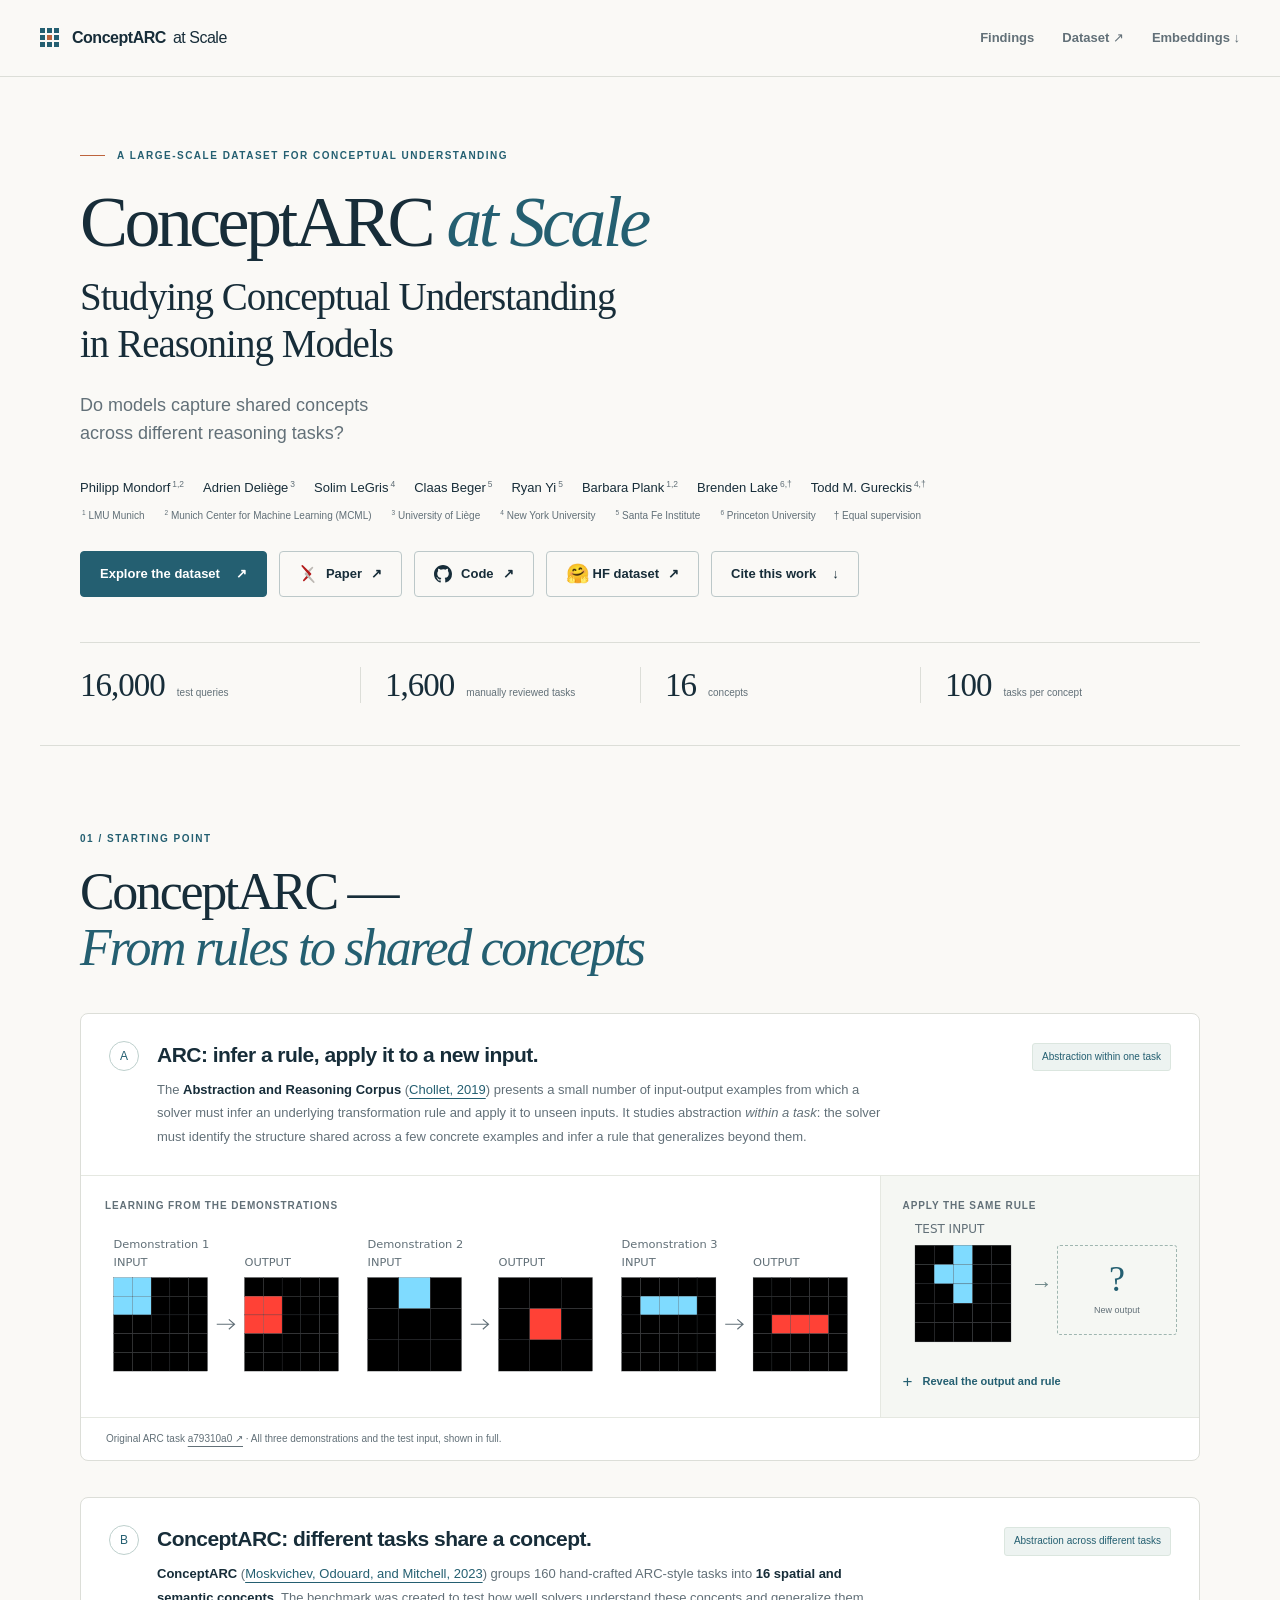
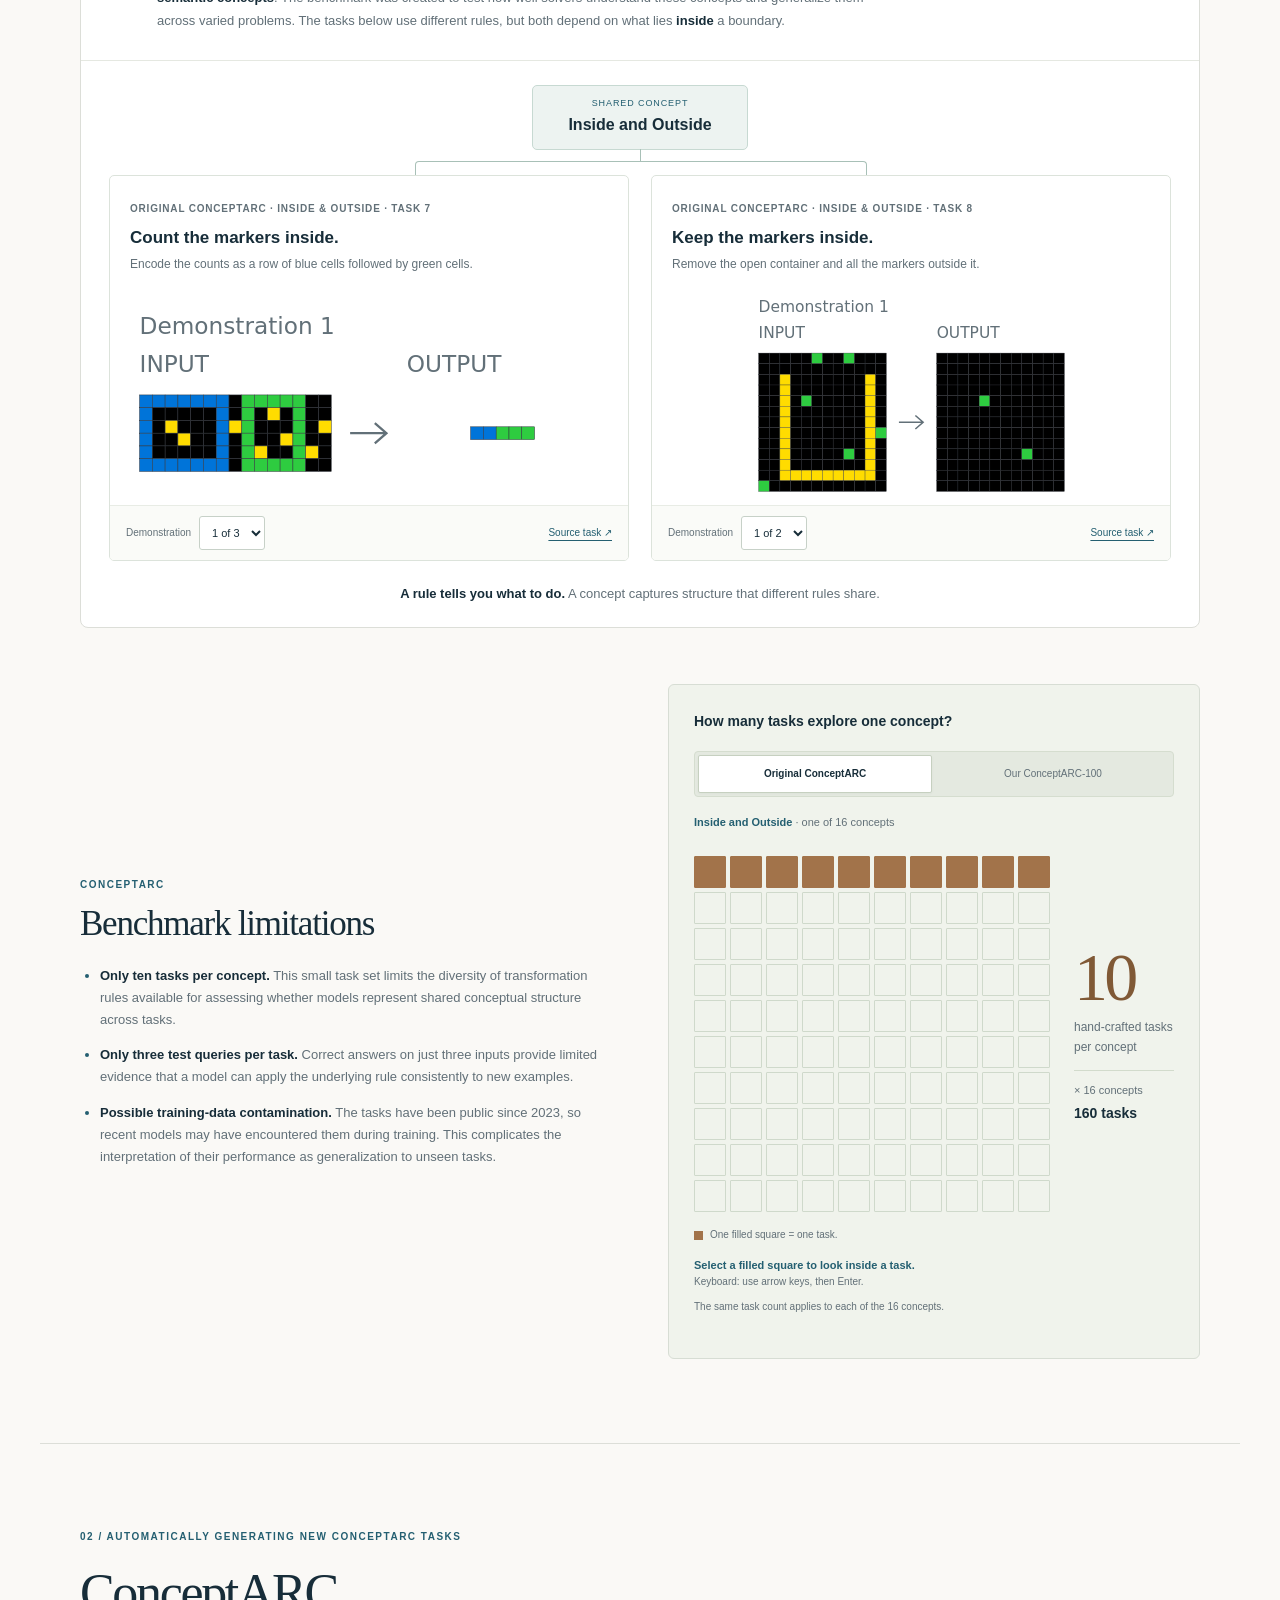
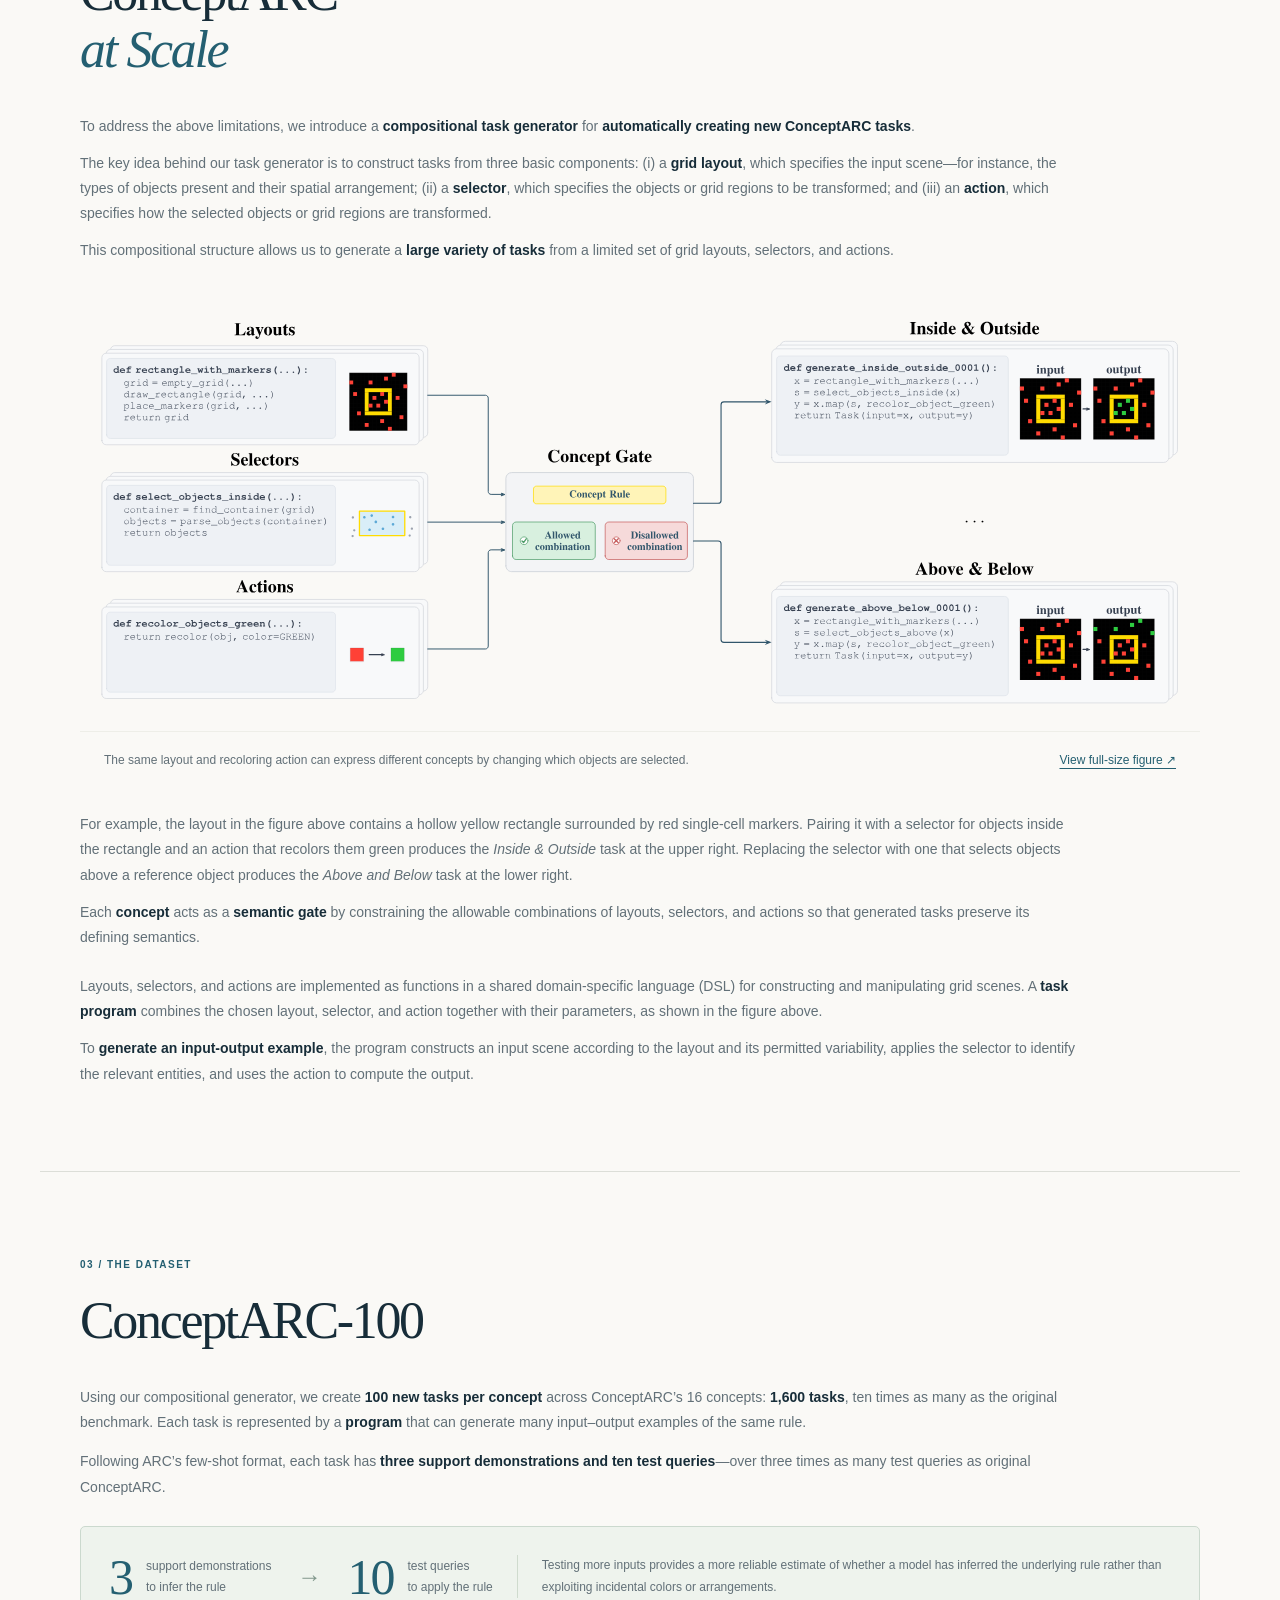
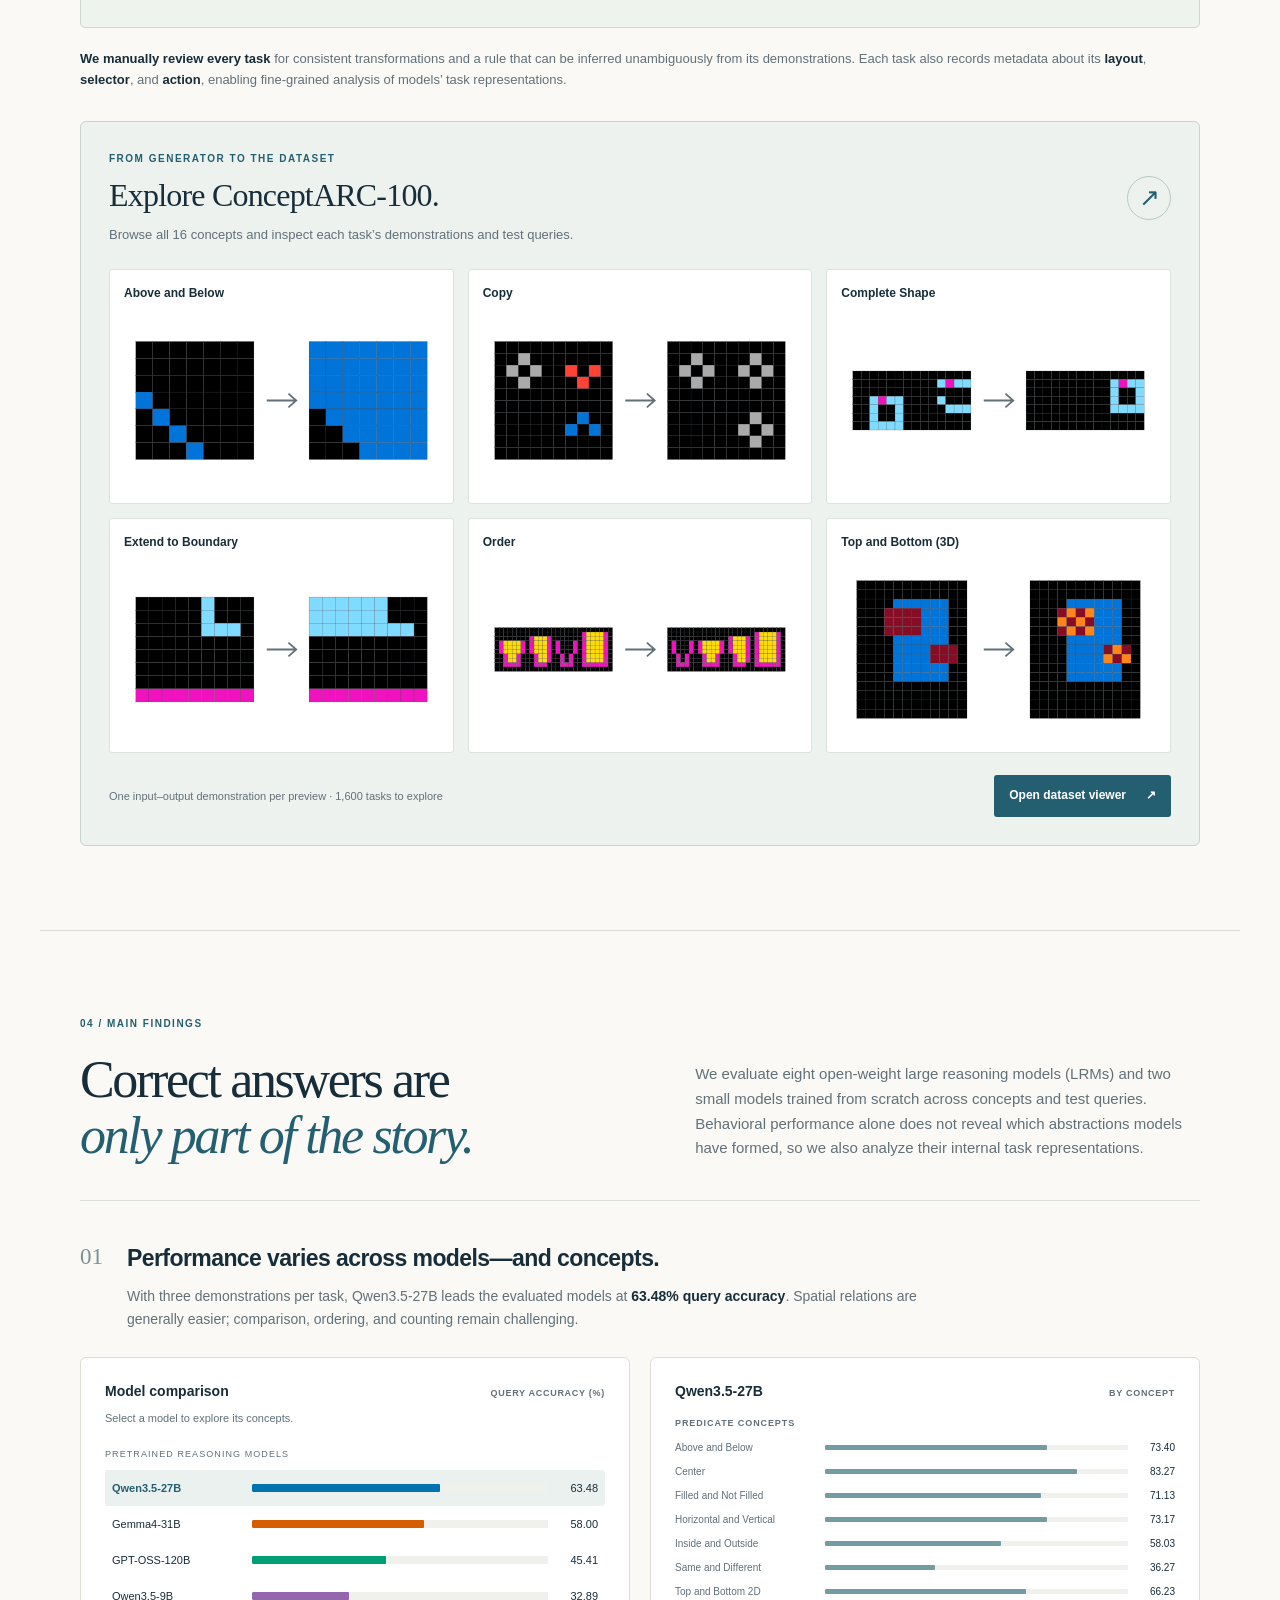
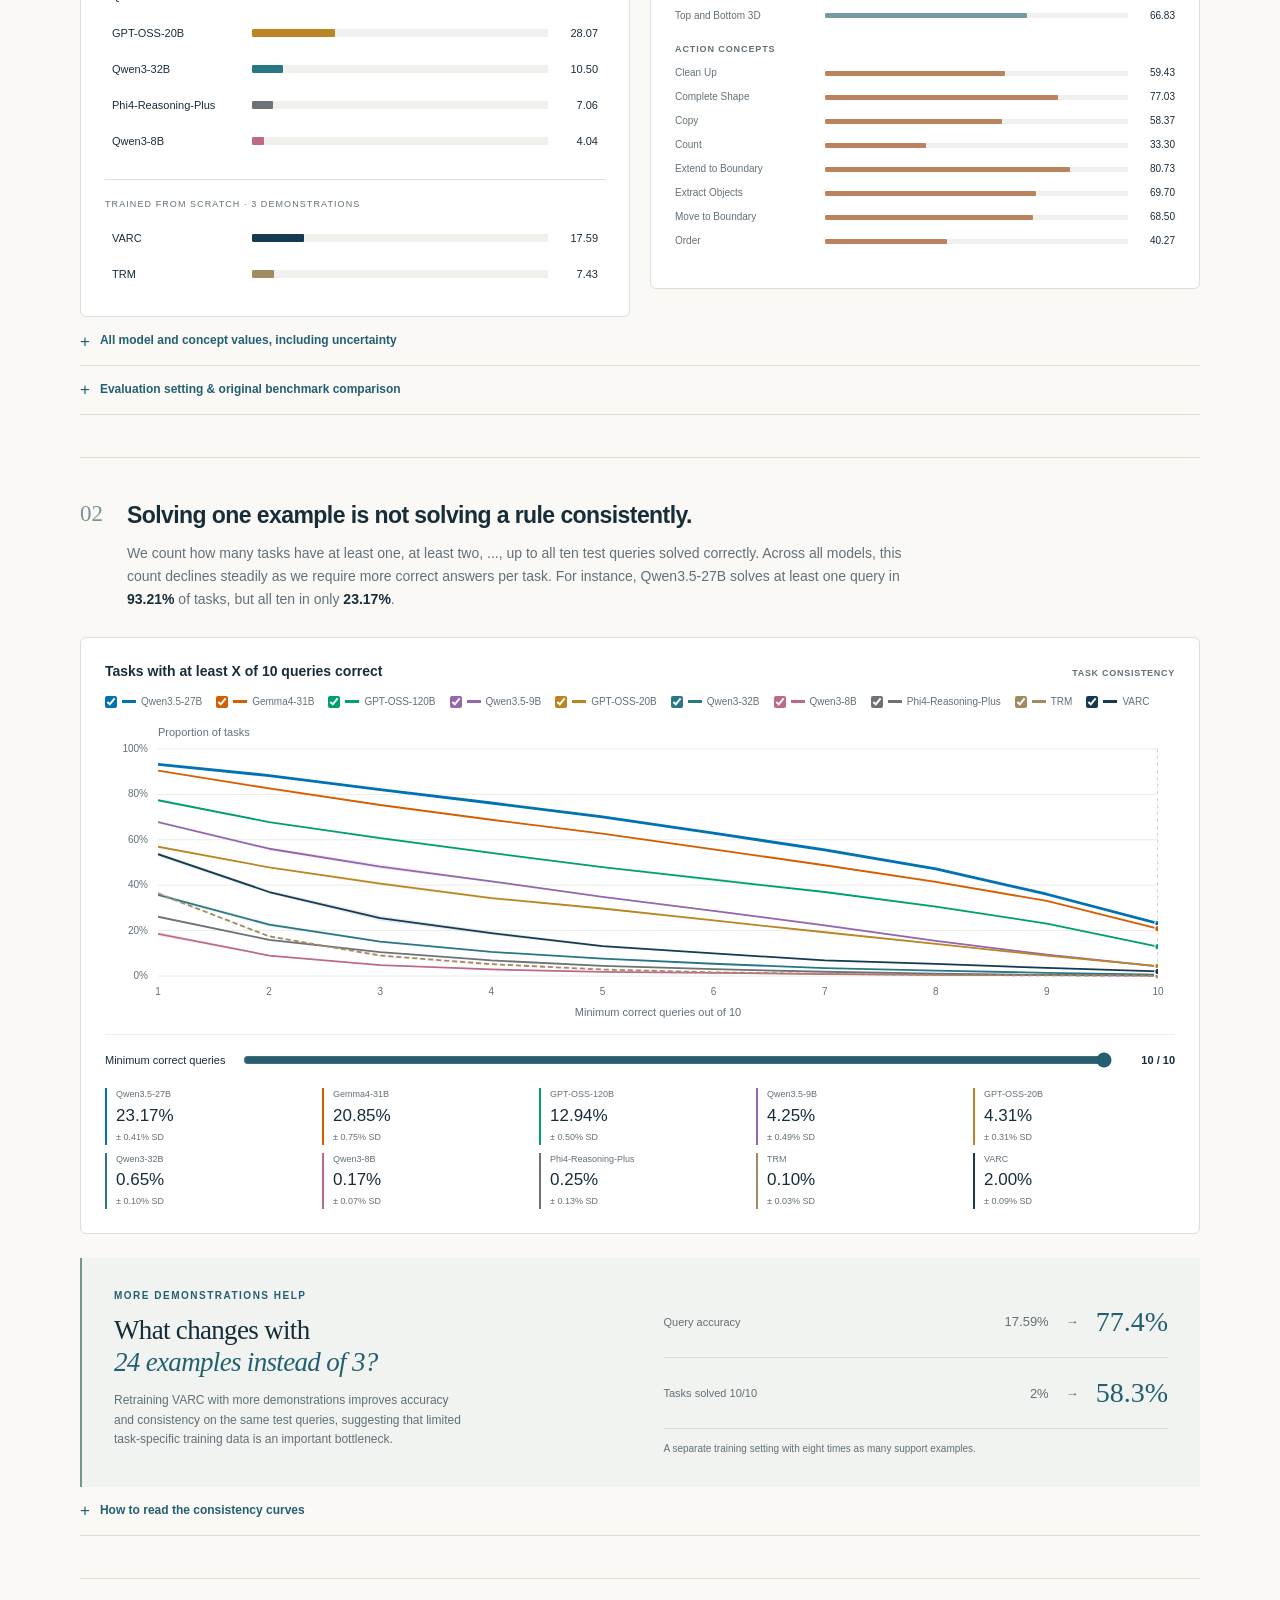
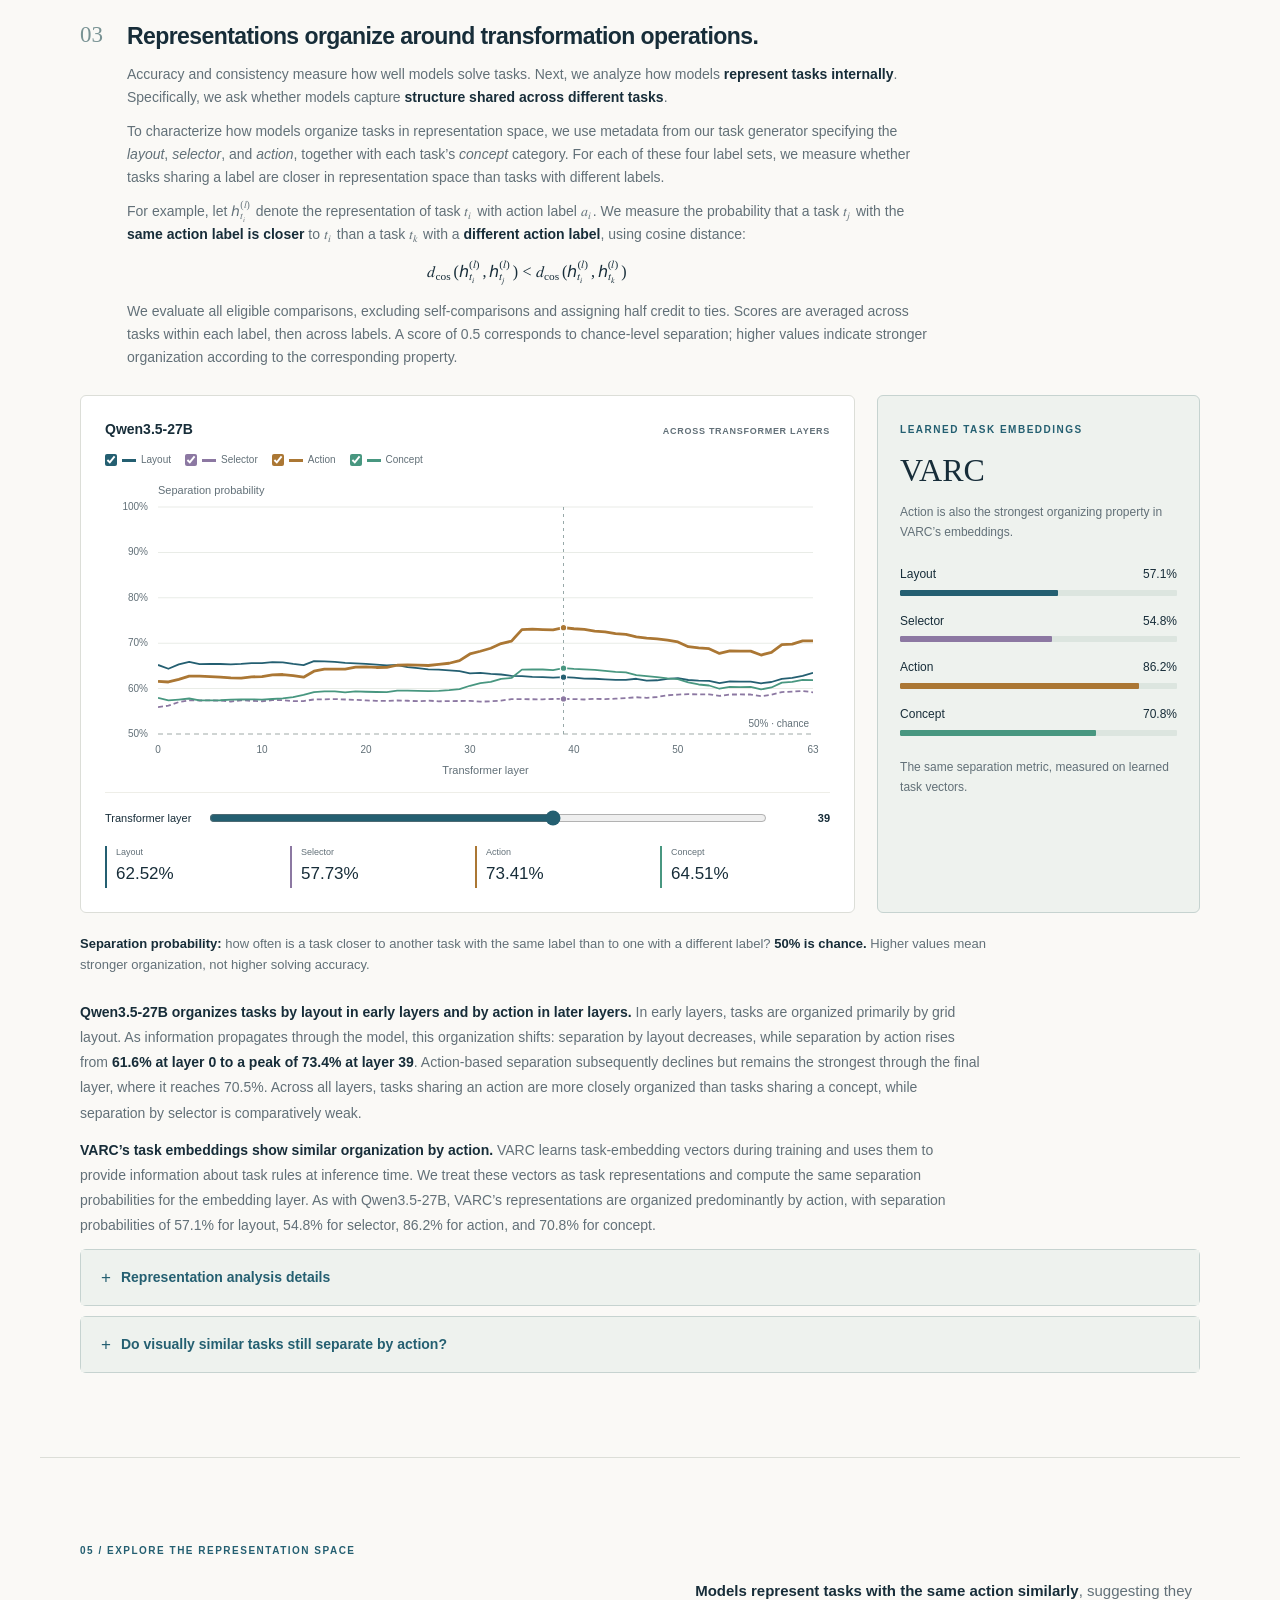
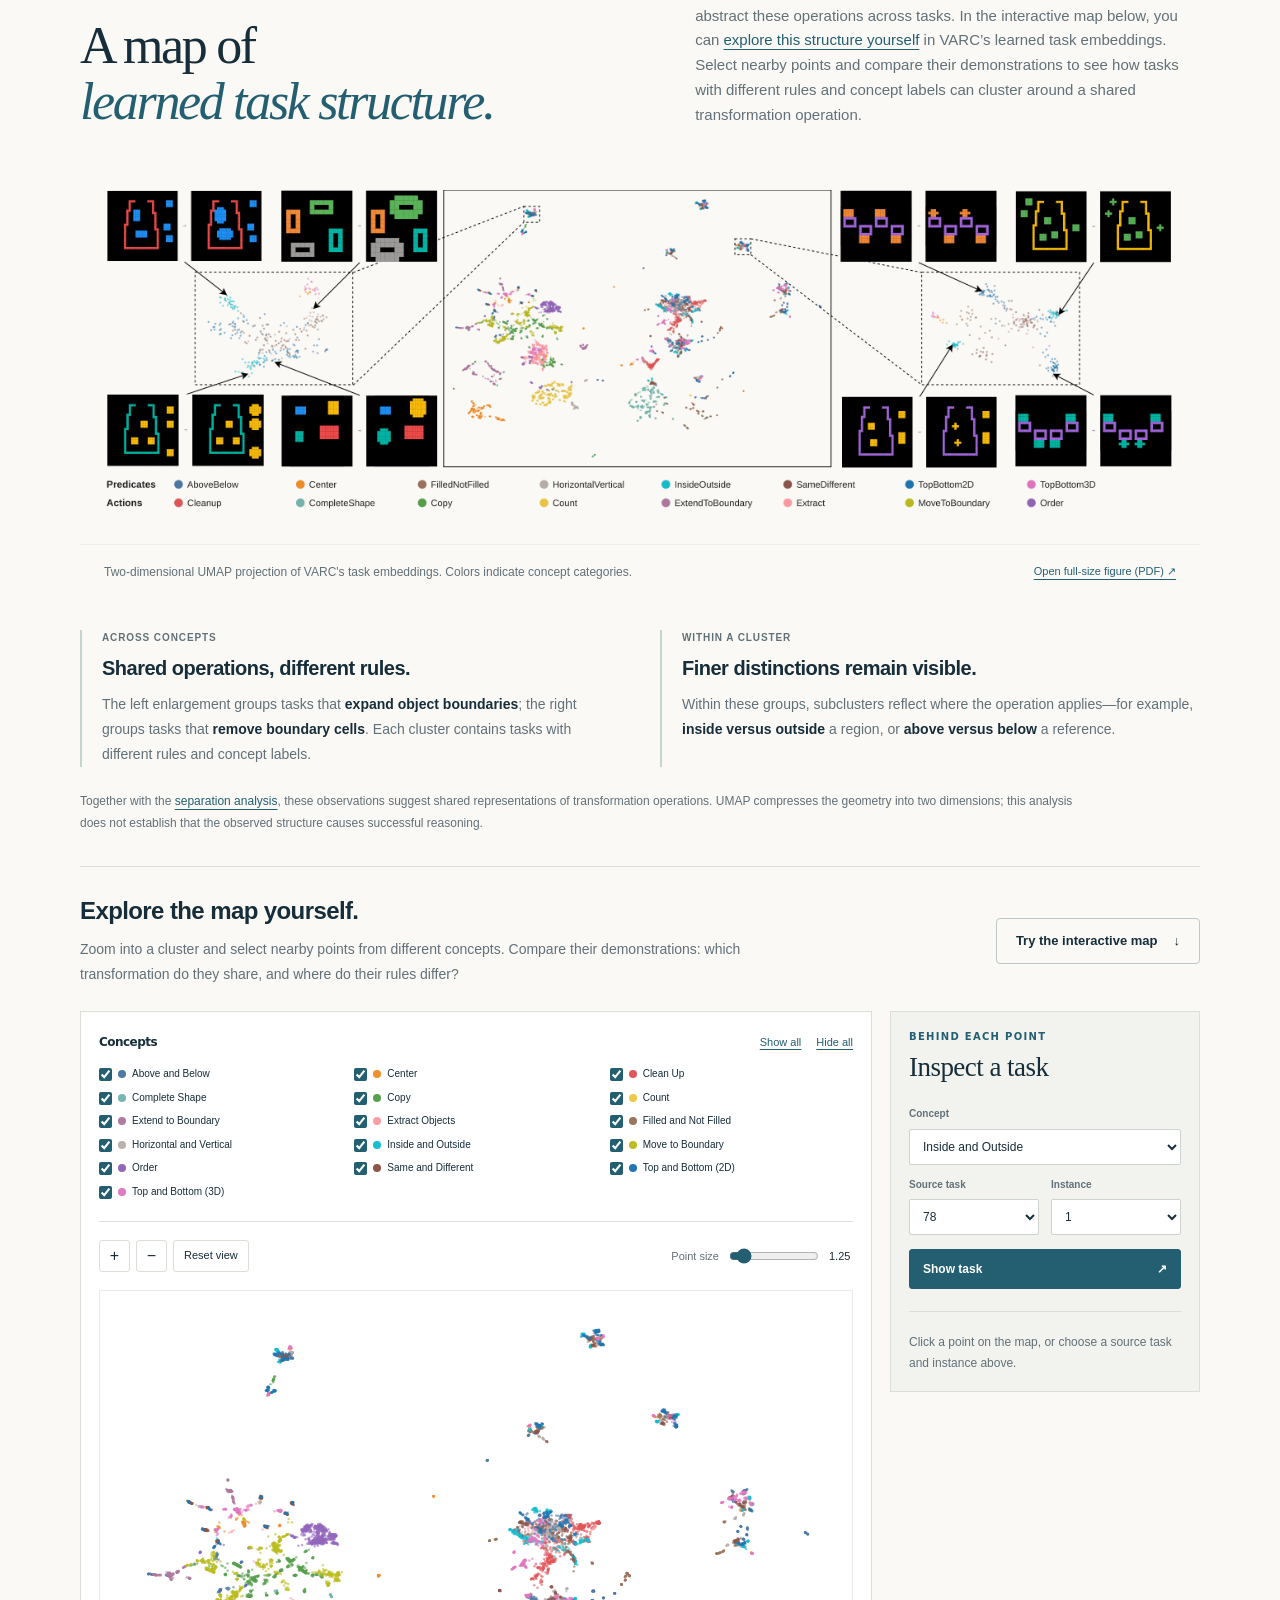
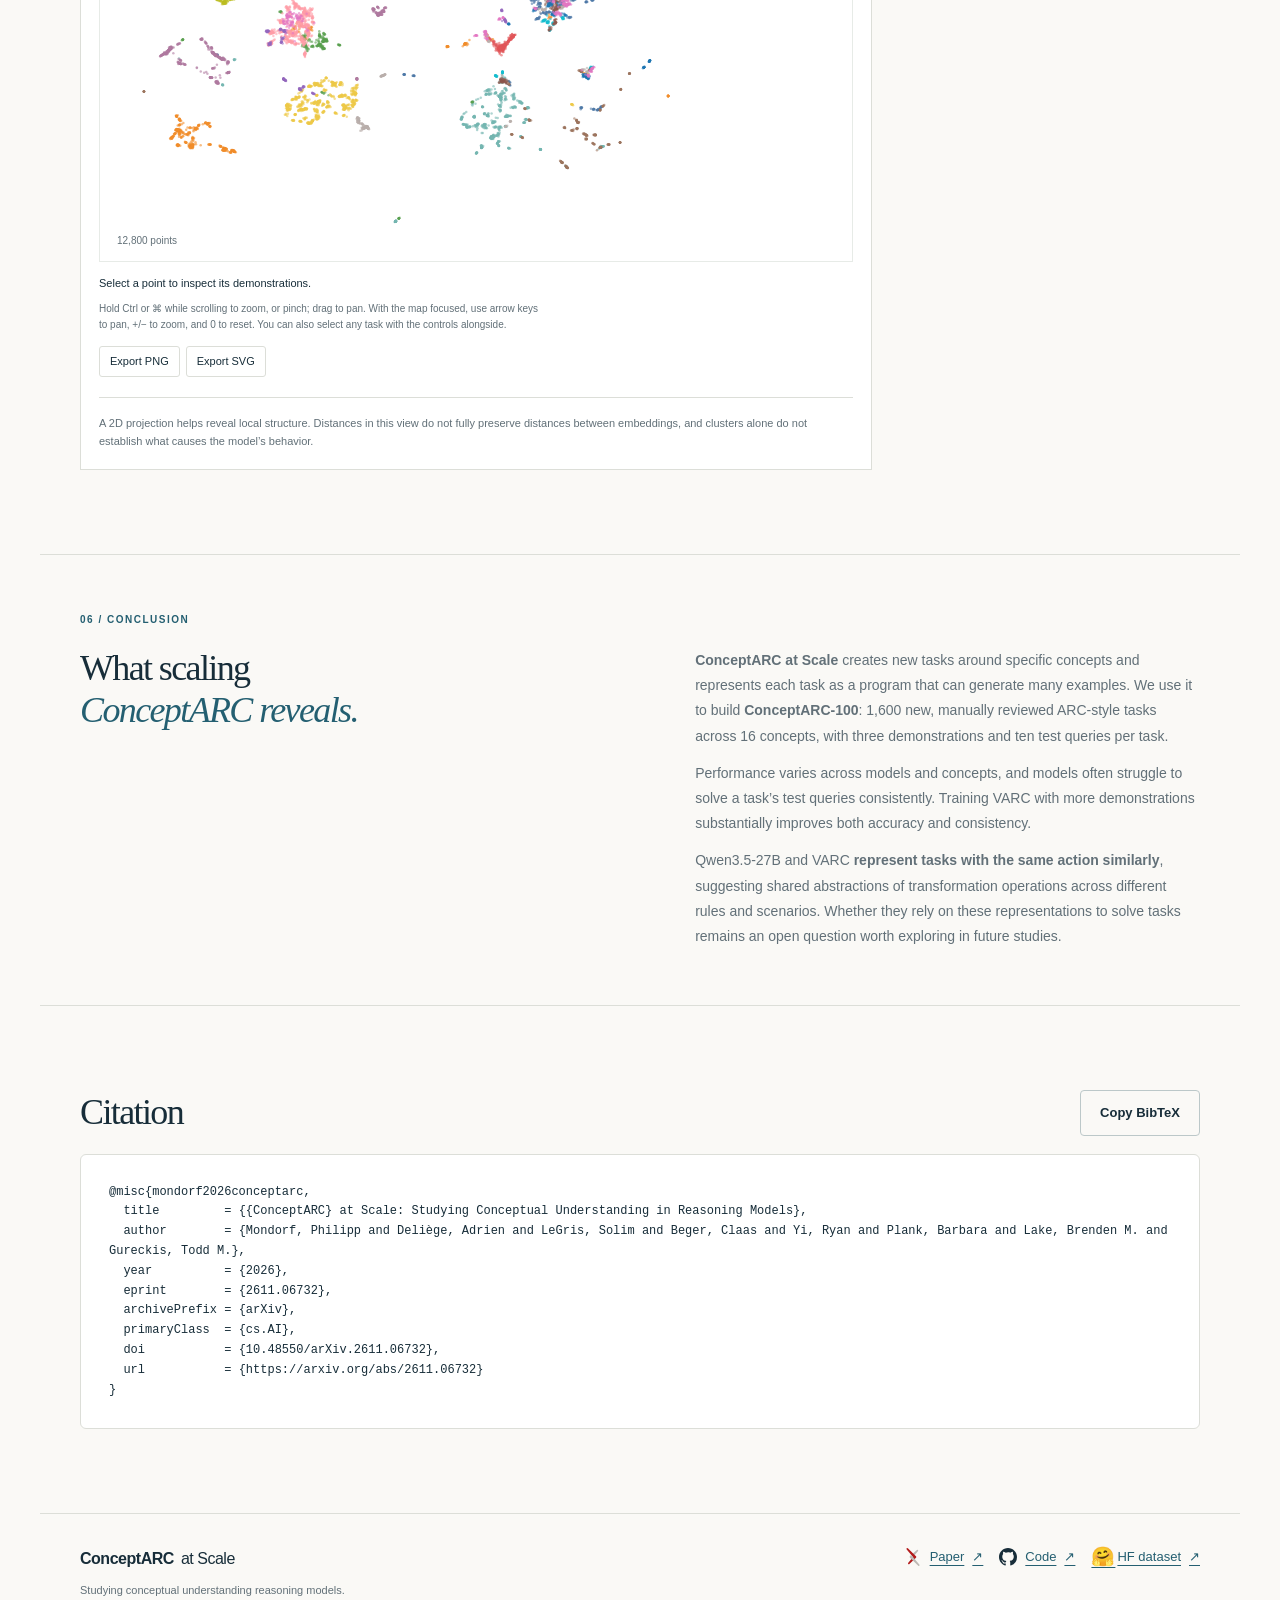
==== commit 59428bb7: "add bibtex citation" ====
--- a/index.html
+++ b/index.html
@@ -7,18 +7,18 @@
   <title>ConceptARC at Scale: Studying Conceptual Understanding in Reasoning Models</title>
   <meta name="description" content="1,600 tasks. 16 concepts. A closer look at what reasoning models learn. Explore ConceptARC-100, model performance, and VARC’s task embeddings.">
   <meta property="og:type" content="website">
-  <meta property="og:title" content="ConceptARC at Scale">
+  <meta property="og:title" content="ConceptARC-100: A large-scale dataset for conceptual understanding">
   <meta property="og:description" content="Studying Conceptual Understanding in Reasoning Models. Explore 1,600 tasks and the structure of learned task representations.">
-  <meta property="og:image" content="https://mainlp.github.io/conceptarc-100-project-page/assets/social-preview.png">
+  <meta property="og:image" content="https://mainlp.github.io/conceptarc-100-project-page/assets/social-preview.png?v=2">
   <meta name="twitter:card" content="summary_large_image">
-  <meta name="twitter:title" content="ConceptARC at Scale">
-  <meta name="twitter:description" content="1,600 tasks. 16 concepts. What do reasoning models learn?">
-  <meta name="twitter:image" content="https://mainlp.github.io/conceptarc-100-project-page/assets/social-preview.png">
+  <meta name="twitter:title" content="ConceptARC-100: A large-scale dataset for conceptual understanding">
+  <meta name="twitter:description" content="Explore 1,600 tasks across 16 concepts.">
+  <meta name="twitter:image" content="https://mainlp.github.io/conceptarc-100-project-page/assets/social-preview.png?v=2">
   <link rel="icon" href="assets/favicon.svg" type="image/svg+xml">
-  <link rel="stylesheet" href="assets/site.css?v=results-sd-2">
+  <link rel="stylesheet" href="assets/site.css?v=citation-1">
   <link rel="stylesheet" href="assets/intro.css?v=analysis-disclosures-1">
   <script src="assets/site-config.js?v=resources-3" defer></script>
-  <script src="assets/home.js?v=separation-colors-2" defer></script>
+  <script src="assets/home.js?v=citation-1" defer></script>
   <script src="assets/intro.js" defer></script>
   <script src="assets/inline-embedding.js?v=embedding-findings-1" defer></script>
   <link rel="canonical" href="https://mainlp.github.io/conceptarc-100-project-page/">
@@ -41,7 +41,9 @@
         <span>Philipp Mondorf<sup>1,2</sup></span><span>Adrien Deliège<sup>3</sup></span><span>Solim LeGris<sup>4</sup></span><span>Claas Beger<sup>5</sup></span><span>Ryan Yi<sup>5</sup></span><span>Barbara Plank<sup>1,2</sup></span><span>Brenden Lake<sup>6,†</sup></span><span>Todd M. Gureckis<sup>4,†</sup></span>
       </div>
       <p class="affiliations"><span><sup>1</sup> LMU Munich</span><span><sup>2</sup> Munich Center for Machine Learning (MCML)</span><span><sup>3</sup> University of Liège</span><span><sup>4</sup> New York University</span><span><sup>5</sup> Santa Fe Institute</span><span><sup>6</sup> Princeton University</span><span>† Equal supervision</span></p>
-      <div class="hero-actions"><a class="button primary" href="data_viewer.html">Explore the dataset <span aria-hidden="true">↗</span></a><span id="hero-resources" class="resource-links"><a class="button resource-link" data-resource="paperUrl" href="https://arxiv.org/abs/2611.06732v1" aria-label="Read the paper on arXiv"><img class="resource-icon" src="assets/arxiv.svg" width="18" height="18" alt="" aria-hidden="true"><span>Paper</span><span aria-hidden="true">↗</span></a><a class="button resource-link" data-resource="codeUrl" href="https://github.com/mainlp/conceptarc-100-eval" aria-label="Code on GitHub"><img class="resource-icon" src="assets/github.svg" width="18" height="18" alt="" aria-hidden="true"><span>Code</span><span aria-hidden="true">↗</span></a><a class="button resource-link" data-resource="datasetUrl" href="https://huggingface.co/datasets/mainlp/ConceptARC-100" aria-label="HF dataset on Hugging Face"><span class="resource-icon" aria-hidden="true">🤗</span><span>HF dataset</span><span aria-hidden="true">↗</span></a></span></div>
+      <div class="hero-actions"><a class="button primary" href="data_viewer.html">Explore the dataset <span aria-hidden="true">↗</span></a><span id="hero-resources" class="resource-links"><a class="button resource-link" data-resource="paperUrl" href="https://arxiv.org/abs/2611.06732v1" aria-label="Read the paper on arXiv"><img class="resource-icon" src="assets/arxiv.svg" width="18" height="18" alt="" aria-hidden="true"><span>Paper</span><span aria-hidden="true">↗</span></a><a class="button resource-link" data-resource="codeUrl" href="https://github.com/mainlp/conceptarc-100-eval" aria-label="Code on GitHub"><img class="resource-icon" src="assets/github.svg" width="18" height="18" alt="" aria-hidden="true"><span>Code</span><span aria-hidden="true">↗</span></a><a class="button resource-link" data-resource="datasetUrl" href="https://huggingface.co/datasets/mainlp/ConceptARC-100" aria-label="HF dataset on Hugging Face"><span class="resource-icon" aria-hidden="true">🤗</span><span>HF dataset</span><span aria-hidden="true">↗</span></a></span>
+        <a class="button" href="#citation-section">Cite this work <span aria-hidden="true">↓</span></a>
+      </div>
       <div class="stat-line" aria-label="Dataset statistics"><div><strong>16,000</strong><span>test queries</span></div><div><strong>1,600</strong><span>manually reviewed tasks</span></div><div><strong>16</strong><span>concepts</span></div><div><strong>100</strong><span>tasks per concept</span></div></div>
     </section>
 
@@ -293,8 +295,26 @@
         </div>
       </div>
     </section>
+
+    <section id="citation-section" class="section-wrap section-block" aria-labelledby="citation-title" tabindex="-1">
+      <div class="citation-heading">
+        <h2 id="citation-title">Citation</h2>
+        <button id="copy-citation" class="button" type="button" hidden>Copy BibTeX</button>
+      </div>
+      <p id="citation-status" role="status"></p>
+      <pre><code id="citation-text">@misc{mondorf2026conceptarc,
+  title         = {{ConceptARC} at Scale: Studying Conceptual Understanding in Reasoning Models},
+  author        = {Mondorf, Philipp and Deliège, Adrien and LeGris, Solim and Beger, Claas and Yi, Ryan and Plank, Barbara and Lake, Brenden M. and Gureckis, Todd M.},
+  year          = {2026},
+  eprint        = {2611.06732},
+  archivePrefix = {arXiv},
+  primaryClass  = {cs.AI},
+  doi           = {10.48550/arXiv.2611.06732},
+  url           = {https://arxiv.org/abs/2611.06732}
+}</code></pre>
+    </section>
   </main>
-  <footer class="site-footer section-wrap"><div><a class="brand" href="index.html">ConceptARC <span class="brand-light">at Scale</span></a><p>Studying conceptual understanding reasoning models.</p></div><div><div id="footer-resources" class="resource-links"><a class="resource-link" data-resource="paperUrl" href="https://arxiv.org/abs/2611.06732v1" aria-label="Read the paper on arXiv"><img class="resource-icon" src="assets/arxiv.svg" width="18" height="18" alt="" aria-hidden="true"><span>Paper</span><span aria-hidden="true">↗</span></a><a class="resource-link" data-resource="codeUrl" href="https://github.com/mainlp/conceptarc-100-eval" aria-label="Code on GitHub"><img class="resource-icon" src="assets/github.svg" width="18" height="18" alt="" aria-hidden="true"><span>Code</span><span aria-hidden="true">↗</span></a><a class="resource-link" data-resource="datasetUrl" href="https://huggingface.co/datasets/mainlp/ConceptARC-100" aria-label="HF dataset on Hugging Face"><span class="resource-icon" aria-hidden="true">🤗</span><span>HF dataset</span><span aria-hidden="true">↗</span></a></div></div><details id="citation-section" hidden><summary>Cite this work</summary><pre id="citation-text"></pre><button id="copy-citation" class="button" type="button">Copy citation</button><span id="citation-status" role="status"></span></details></footer>
+  <footer class="site-footer section-wrap"><div><a class="brand" href="index.html">ConceptARC <span class="brand-light">at Scale</span></a><p>Studying conceptual understanding reasoning models.</p></div><div><div id="footer-resources" class="resource-links"><a class="resource-link" data-resource="paperUrl" href="https://arxiv.org/abs/2611.06732v1" aria-label="Read the paper on arXiv"><img class="resource-icon" src="assets/arxiv.svg" width="18" height="18" alt="" aria-hidden="true"><span>Paper</span><span aria-hidden="true">↗</span></a><a class="resource-link" data-resource="codeUrl" href="https://github.com/mainlp/conceptarc-100-eval" aria-label="Code on GitHub"><img class="resource-icon" src="assets/github.svg" width="18" height="18" alt="" aria-hidden="true"><span>Code</span><span aria-hidden="true">↗</span></a><a class="resource-link" data-resource="datasetUrl" href="https://huggingface.co/datasets/mainlp/ConceptARC-100" aria-label="HF dataset on Hugging Face"><span class="resource-icon" aria-hidden="true">🤗</span><span>HF dataset</span><span aria-hidden="true">↗</span></a></div></div></footer>
   <dialog id="example-dialog" class="example-dialog" aria-labelledby="example-dialog-title"><div class="dialog-header"><h2 id="example-dialog-title">Task example</h2><button type="button" class="button" id="close-example">Close</button></div><img id="enlarged-example" alt=""><a id="example-task-link" class="button" href="data_viewer.html">Explore this task →</a></dialog>
 </body>
 </html>
--- a/assets/site.css
+++ b/assets/site.css
@@ -4,7 +4,7 @@
 .hero{padding-top:70px;padding-bottom:42px}.hero h1{font-size:clamp(43px,5.7vw,72px);margin-top:20px;letter-spacing:-.05em}.hero h1 em{font-weight:400;color:var(--accent)}.hero h1>span{font-size:clamp(23px,3.2vw,39px);display:block;line-height:1.2;margin-top:12px;letter-spacing:-.025em}.hero-question{font-size:18px;color:var(--muted);margin-top:25px;line-height:1.55}.authors{display:flex;flex-wrap:wrap;gap:5px 19px;font-size:13px;margin-top:29px;max-width:1060px}.affiliations{display:flex;flex-wrap:wrap;gap:3px 18px;font-size:10px;color:var(--muted);margin-top:9px}.hero-actions{display:flex;align-items:center;flex-wrap:wrap;gap:12px;margin-top:27px}.resource-links{display:inline-flex;flex-wrap:wrap;gap:16px;align-items:center;font-size:13px}.stat-line{display:grid;grid-template-columns:repeat(4,1fr);border-top:1px solid var(--line);margin-top:45px;padding-top:24px}.stat-line>div{display:flex;align-items:baseline;gap:12px;padding-left:24px;border-left:1px solid var(--line)}.stat-line>div:first-child{padding-left:0;border:none}.stat-line strong{font-family:var(--serif);font-size:33px;font-weight:400;letter-spacing:-.03em;line-height:1.1}.stat-line span{font-size:10px;color:var(--muted);line-height:1.5;max-width:110px}
 .example-grid{display:grid;grid-template-columns:1fr 1fr;gap:24px}.task-example{border:1px solid var(--line);border-radius:var(--radius);background:#fff;overflow:hidden}.example-top{display:flex;justify-content:space-between;align-items:center;padding:14px 20px;border-bottom:1px solid #efefea;gap:10px}.task-example>img{width:100%;padding:18px 18px 0;background:#fff}.task-example figcaption{padding:22px 24px 25px}.task-example h3{font-family:var(--serif);font-size:23px;font-weight:400;letter-spacing:-.025em}.task-example figcaption p{font-size:13px;color:var(--muted);margin-top:10px;min-height:44px}.task-example figcaption a{font-size:12px;display:inline-block;margin-top:17px;text-decoration:none;font-weight:600}.generator-diagram{margin-top:38px;border:1px solid #c6d3d0;background:#f0f3ef;padding:25px 30px 0;border-radius:var(--radius)}.constraint-label{display:flex;align-items:center;gap:12px;font-size:11px;color:var(--accent);letter-spacing:.02em}.constraint-line{height:1px;background:#bdceca;flex:1}.generator-steps{display:grid;grid-template-columns:1fr 40px 1fr 40px 1fr;gap:15px;padding:30px 0}.generator-step .step-number{font-size:10px;color:#819a9c;letter-spacing:.1em}.generator-step h3{font-family:var(--serif);font-size:29px;font-weight:400;margin-top:7px}.generator-step p{color:var(--muted);font-size:13px;line-height:1.6;margin-top:10px}.step-example{font-size:11px;margin-top:18px;color:var(--accent);padding-top:12px;border-top:1px solid #d2ded8}.step-arrow{align-self:center;color:#86a09d;font-size:24px}.generator-output{border-top:1px solid #c6d3d0;padding:17px 0;display:flex;justify-content:center;align-items:center;gap:25px;font-size:12px}.generator-output>span:first-child{color:var(--muted)}
 .finding{padding:42px 0;border-top:1px solid var(--line)}.finding:last-child{padding-bottom:0}.finding-heading{display:flex;gap:24px;margin-bottom:26px;align-items:start}.finding-number{font-family:var(--serif);font-size:23px;line-height:1.25;color:#799394}.finding-heading h3{font-size:23px;font-weight:550}.finding-heading p{color:var(--muted);font-size:14px;max-width:800px;margin-top:11px}.finding-heading p strong{color:var(--ink)}.chart-panel{padding:24px;border:1px solid var(--line);background:#fff;border-radius:var(--radius);min-width:0}.panel-heading{display:flex;gap:12px;align-items:baseline;justify-content:space-between;margin-bottom:12px}.panel-heading h4{font-size:14px;font-weight:650}.panel-heading>.mini-label{font-size:9px;text-align:right}.control-hint{color:var(--muted);font-size:11px;margin-top:-5px;margin-bottom:20px}.performance-layout{display:grid;grid-template-columns:1fr 1fr;gap:20px;align-items:start}.model-group-label{font-size:9px;letter-spacing:.12em;text-transform:uppercase;color:var(--muted);margin:12px 0 8px}.model-group-label:not(:first-child){border-top:1px solid var(--line);padding-top:17px;margin-top:20px}.model-bar{position:relative;display:grid;grid-template-columns:130px 1fr 40px;align-items:center;gap:10px;width:100%;padding:9px 7px;border:none;border-radius:3px;background:transparent;font-size:11px;text-align:left;transition:background .15s}.model-bar:hover{background:#f2f5f2}.model-bar[aria-pressed=true]{background:#eaf1ef}.model-bar[aria-pressed=true] .bar-name{font-weight:700;color:var(--accent)}.bar-track{height:8px;background:#f0f1ed;border-radius:1px;overflow:hidden;display:block}.bar-fill{height:100%;display:block;background:var(--accent);border-radius:1px}.bar-value{font-variant-numeric:tabular-nums;text-align:right;font-size:11px}.concept-group{margin-bottom:10px}.concept-group h5{margin:14px 0 5px;font-size:9px;color:var(--muted);font-weight:600;text-transform:uppercase;letter-spacing:.1em}.concept-row{display:grid;grid-template-columns:142px 1fr 39px;align-items:center;gap:8px;font-size:10px;min-height:24px}.concept-row>a{text-decoration:none;color:var(--muted)}.concept-row>a:hover{text-decoration:underline;color:var(--accent)}.concept-row .bar-track{height:5px}.concept-row .bar-fill{background:#739ba1}.concept-group.action .bar-fill{background:#ba835e}.concept-row .bar-value{font-size:10px}.table-scroll{overflow:auto;max-width:100%;margin:18px 0}table{border-collapse:collapse;font-size:11px;white-space:nowrap;width:100%;font-variant-numeric:tabular-nums}th,td{border-bottom:1px solid var(--line);padding:10px;text-align:right}th:first-child,td:first-child{text-align:left}thead th{font-size:10px;color:var(--muted)}table caption{text-align:left;font-size:12px;margin-bottom:12px;color:var(--muted)}.average-row{font-weight:700;background:#f0f3ef}details{border-bottom:1px solid var(--line);padding:14px 0;font-size:12px}details summary{cursor:pointer;color:var(--accent);font-weight:550;list-style:none;display:flex;align-items:center;gap:10px}details summary::before{content:'+';font-size:17px;font-weight:400;line-height:1}details[open] summary::before{content:'−'}details summary::-webkit-details-marker{display:none}.detail-copy{color:var(--muted);max-width:900px;margin:14px 0 4px;line-height:1.8}.detail-copy p+p{margin-top:10px}.chart-legend{border:0;padding:0;margin:0 0 14px;display:flex;flex-wrap:wrap;gap:6px 14px;min-width:0}.chart-legend label{display:flex;align-items:center;gap:5px;font-size:10px;cursor:pointer;color:var(--muted);white-space:nowrap}.chart-legend input{width:12px;height:12px;margin:0;accent-color:var(--series-color,var(--accent))}.legend-swatch{width:14px;height:3px;background:var(--series-color);display:inline-block}.line-chart{width:100%;position:relative;min-width:0}.line-chart>svg{display:block;width:100%;height:auto;overflow:visible;touch-action:pan-y}.chart-axis-label{font-family:var(--sans);font-size:11px;fill:#627078}.chart-tick{font-family:var(--sans);font-size:10px;fill:#627078}.slider-row{display:flex;align-items:center;gap:16px;font-size:11px;margin-top:15px;border-top:1px solid #eeeee8;padding-top:15px}.slider-row input{flex:1;min-width:50px;accent-color:var(--accent)}.slider-row output{font-variant-numeric:tabular-nums;font-weight:700;min-width:45px;text-align:right}.chart-readout{display:grid;grid-template-columns:repeat(5,minmax(0,1fr));gap:8px 15px;margin-top:18px}.readout-item{border-left:2px solid var(--series-color);padding-left:9px;min-width:0}.readout-item>span{font-size:9px;color:var(--muted);display:block;white-space:normal;line-height:1.5}.readout-item strong{font-size:17px;font-weight:500;font-variant-numeric:tabular-nums}.readout-item small{font-size:9px;color:var(--muted);display:block}.chart-empty{font-size:12px;color:var(--muted);text-align:center;padding:15px}.support-callout{display:grid;grid-template-columns:1fr 1fr;gap:45px;background:#f0f3ef;border-left:2px solid #74968b;padding:29px 32px;margin-top:24px}.support-callout h4{font-family:var(--serif);font-size:27px;font-weight:400;margin-top:10px;line-height:1.2;letter-spacing:-.025em}.support-callout>div>p:last-child{font-size:12px;color:var(--muted);max-width:350px;margin-top:12px}.before-after>div{display:flex;align-items:center;justify-content:space-between;gap:15px;border-bottom:1px solid #d5dfd8;padding:12px 0}.before-after>div>span{font-size:11px;color:var(--muted)}.before-after p{display:flex;gap:17px;align-items:center;font-size:16px;font-variant-numeric:tabular-nums}.before-after p>span{color:var(--muted);font-size:13px}.before-after p strong{font-family:var(--serif);color:var(--accent);font-size:28px;font-weight:400}.before-after small{display:block;font-size:10px;color:var(--muted);margin-top:12px}.representation-layout{display:grid;grid-template-columns:minmax(0,2.4fr) minmax(210px,1fr);gap:22px}.compact-readout{grid-template-columns:repeat(4,1fr)}.varc-panel{border:1px solid #c6d3d0;background:#eef2ee;border-radius:var(--radius);padding:25px 22px}.varc-panel h4{font-family:var(--serif);font-size:32px;font-weight:400;margin:10px 0}.varc-panel>p:not(.eyebrow){font-size:12px;color:var(--muted)}#varc-bars{margin:22px 0}.varc-row{margin-bottom:16px}.varc-row>div{display:flex;justify-content:space-between;font-size:12px;margin-bottom:5px}.varc-row strong{font-weight:500;font-variant-numeric:tabular-nums}.varc-row .bar-track{height:6px;background:#dce5df}.metric-explainer{font-size:13px;color:var(--muted);margin:20px 0 7px;max-width:910px}.metric-explainer strong{color:var(--ink);font-weight:550}.load-status{font-size:13px;padding:14px 18px;background:#eaf1ef;border-radius:4px;margin-bottom:20px}.load-status button{margin-left:12px}
-.embedding-section{display:grid;grid-template-columns:1fr 1.4fr;gap:55px;align-items:center}.embedding-copy h2{margin-top:20px}.embedding-copy>p:not(.eyebrow){margin-top:23px;font-size:14px;color:var(--muted)}.embedding-copy>p.small-note{font-size:12px;margin-top:16px}.embedding-copy>.button{margin-top:26px}.embedding-preview{padding:12px 16px 16px;background:#fff;border:1px solid var(--line);border-radius:var(--radius)}.embedding-preview img{width:100%}.embedding-preview figcaption{display:flex;justify-content:space-between;gap:15px;border-top:1px solid #eeeee8;padding-top:12px;font-size:9px;color:var(--muted);letter-spacing:.02em}.site-footer{display:flex;flex-wrap:wrap;justify-content:space-between;gap:24px;border-top:1px solid var(--line);padding-top:32px;padding-bottom:40px;font-size:12px}.site-footer p{font-size:11px;color:var(--muted);margin-top:8px}.site-footer>div:last-of-type{display:flex;flex-direction:column;align-items:flex-end;gap:12px}.site-footer #citation-section{flex-basis:100%}pre{white-space:pre-wrap;overflow-wrap:anywhere;font-size:12px}.example-dialog{max-width:1100px;width:calc(100% - 32px);max-height:95dvh;background:var(--paper);border:1px solid var(--line);border-radius:8px;padding:24px;color:var(--ink)}dialog::backdrop{background:rgba(14,30,38,.65);backdrop-filter:blur(3px)}.dialog-header{display:flex;justify-content:space-between;align-items:center;gap:16px;margin-bottom:20px}.dialog-header h2{font-size:25px}.example-dialog>img{width:100%;margin-bottom:18px}
+.embedding-section{display:grid;grid-template-columns:1fr 1.4fr;gap:55px;align-items:center}.embedding-copy h2{margin-top:20px}.embedding-copy>p:not(.eyebrow){margin-top:23px;font-size:14px;color:var(--muted)}.embedding-copy>p.small-note{font-size:12px;margin-top:16px}.embedding-copy>.button{margin-top:26px}.embedding-preview{padding:12px 16px 16px;background:#fff;border:1px solid var(--line);border-radius:var(--radius)}.embedding-preview img{width:100%}.embedding-preview figcaption{display:flex;justify-content:space-between;gap:15px;border-top:1px solid #eeeee8;padding-top:12px;font-size:9px;color:var(--muted);letter-spacing:.02em}.site-footer{display:flex;flex-wrap:wrap;justify-content:space-between;gap:24px;border-top:1px solid var(--line);padding-top:32px;padding-bottom:40px;font-size:12px}.site-footer p{font-size:11px;color:var(--muted);margin-top:8px}.site-footer>div:last-of-type{display:flex;flex-direction:column;align-items:flex-end;gap:12px}pre{white-space:pre-wrap;overflow-wrap:anywhere;font-size:12px}.example-dialog{max-width:1100px;width:calc(100% - 32px);max-height:95dvh;background:var(--paper);border:1px solid var(--line);border-radius:8px;padding:24px;color:var(--ink)}dialog::backdrop{background:rgba(14,30,38,.65);backdrop-filter:blur(3px)}.dialog-header{display:flex;justify-content:space-between;align-items:center;gap:16px;margin-bottom:20px}.dialog-header h2{font-size:25px}.example-dialog>img{width:100%;margin-bottom:18px}
 @media(min-width:1440px){.hero{padding-top:85px}.section-block{padding-top:96px;padding-bottom:96px}}
 @media(max-width:1050px){.section-heading{column-gap:35px}.stat-line>div{display:block}.stat-line span{display:block;max-width:none;margin-top:5px}.stat-line strong{font-size:32px}.model-bar{grid-template-columns:110px 1fr 38px;gap:7px;font-size:10px}.concept-row{grid-template-columns:118px 1fr 34px;font-size:9px;gap:6px}.chart-panel{padding:20px}.representation-layout{grid-template-columns:minmax(0,2fr) minmax(200px,1fr)}.embedding-section{gap:30px}.chart-readout{grid-template-columns:repeat(3,1fr)}.compact-readout{grid-template-columns:repeat(4,1fr)}}
 @media(max-width:760px){.nav-inner{padding:14px 22px;min-height:70px;flex-wrap:wrap;gap:9px}.site-nav{gap:19px;font-size:11px}.brand{font-size:14px}.section-wrap{padding-left:22px;padding-right:22px}.section-block{padding-top:50px;padding-bottom:50px}.hero{padding-top:46px;padding-bottom:30px}.hero h1{font-size:49px}.hero h1>span{font-size:28px}.hero-question{font-size:16px;margin-top:22px}.authors{font-size:12px;gap:5px 13px;margin-top:25px}.affiliations{font-size:9px;gap:3px 11px}.hero-actions{gap:8px}.hero-actions .button{font-size:11px;padding:11px 13px;gap:10px}.stat-line{margin-top:33px}.stat-line>div{padding-left:15px}.stat-line strong{font-size:27px}.stat-line span{font-size:9px}.section-heading{display:block;margin-bottom:27px}.section-heading .eyebrow{margin-bottom:14px}.section-heading>p:last-child{margin-top:20px;max-width:600px;font-size:14px}.example-grid{gap:16px}.example-top{padding:12px}.example-top .mini-label{font-size:8px}.example-top .text-button{font-size:10px}.task-example>img{padding:12px 10px 0}.task-example figcaption{padding:16px}.task-example h3{font-size:21px}.task-example figcaption p{font-size:12px}.task-example figcaption a{font-size:11px}.generator-diagram{padding:20px 20px 0}.generator-steps{grid-template-columns:1fr 22px 1fr 22px 1fr;gap:10px}.generator-step h3{font-size:24px}.generator-step p{font-size:11px}.step-example{font-size:10px;min-height:44px}.constraint-label{font-size:10px;gap:9px}.generator-output{font-size:11px;gap:15px}.performance-layout{grid-template-columns:1fr 1fr;gap:12px}.chart-panel{padding:17px}.panel-heading{flex-wrap:wrap;gap:4px}.panel-heading h4{font-size:13px}.model-bar{grid-template-columns:105px 1fr 34px;font-size:9px;gap:5px;padding:9px 2px}.bar-value{font-size:10px}.concept-row{grid-template-columns:112px 1fr 31px;gap:4px;font-size:9px}.concept-row .bar-value{font-size:9px}.finding-heading{gap:16px}.finding-heading h3{font-size:21px}.finding-heading p{font-size:13px}.representation-layout{grid-template-columns:1fr}.varc-panel{padding:22px}.varc-panel h4{font-size:26px}.varc-panel>p{max-width:460px}#varc-bars{display:grid;grid-template-columns:1fr 1fr;gap:5px 30px;margin:16px 0 0}.support-callout{gap:25px;padding:24px}.support-callout h4{font-size:25px}.before-after>div{display:block}.before-after p{margin-top:5px;justify-content:space-between}.embedding-section{grid-template-columns:1fr;gap:30px}.embedding-copy h2 br{display:none}.embedding-copy .small-note{max-width:570px}.embedding-preview{max-width:700px}.site-footer{padding-top:26px;padding-bottom:30px}}
@@ -88,3 +88,11 @@
 #performance-table caption,#original-performance-table caption{white-space:normal;line-height:1.7}
 #original-performance-table{max-width:760px}
 @media(max-width:480px){#original-performance-table th,#original-performance-table td{padding-left:6px;padding-right:6px}#original-performance-table .result-sd{display:block}}
+
+html:has(#citation-section:target){scroll-behavior:auto}
+.citation-heading{display:flex;align-items:center;justify-content:space-between;gap:16px}
+.citation-heading h2{font-size:clamp(32px,4vw,36px)}
+#citation-section pre{margin:18px 0 0;padding:clamp(16px,3vw,28px);border:1px solid var(--line);border-radius:var(--radius);background:var(--white);line-height:1.65}
+#citation-status{color:var(--accent);font-size:13px}
+#citation-status:not(:empty){margin-top:12px}
+@media print{#copy-citation,#citation-status{display:none}}
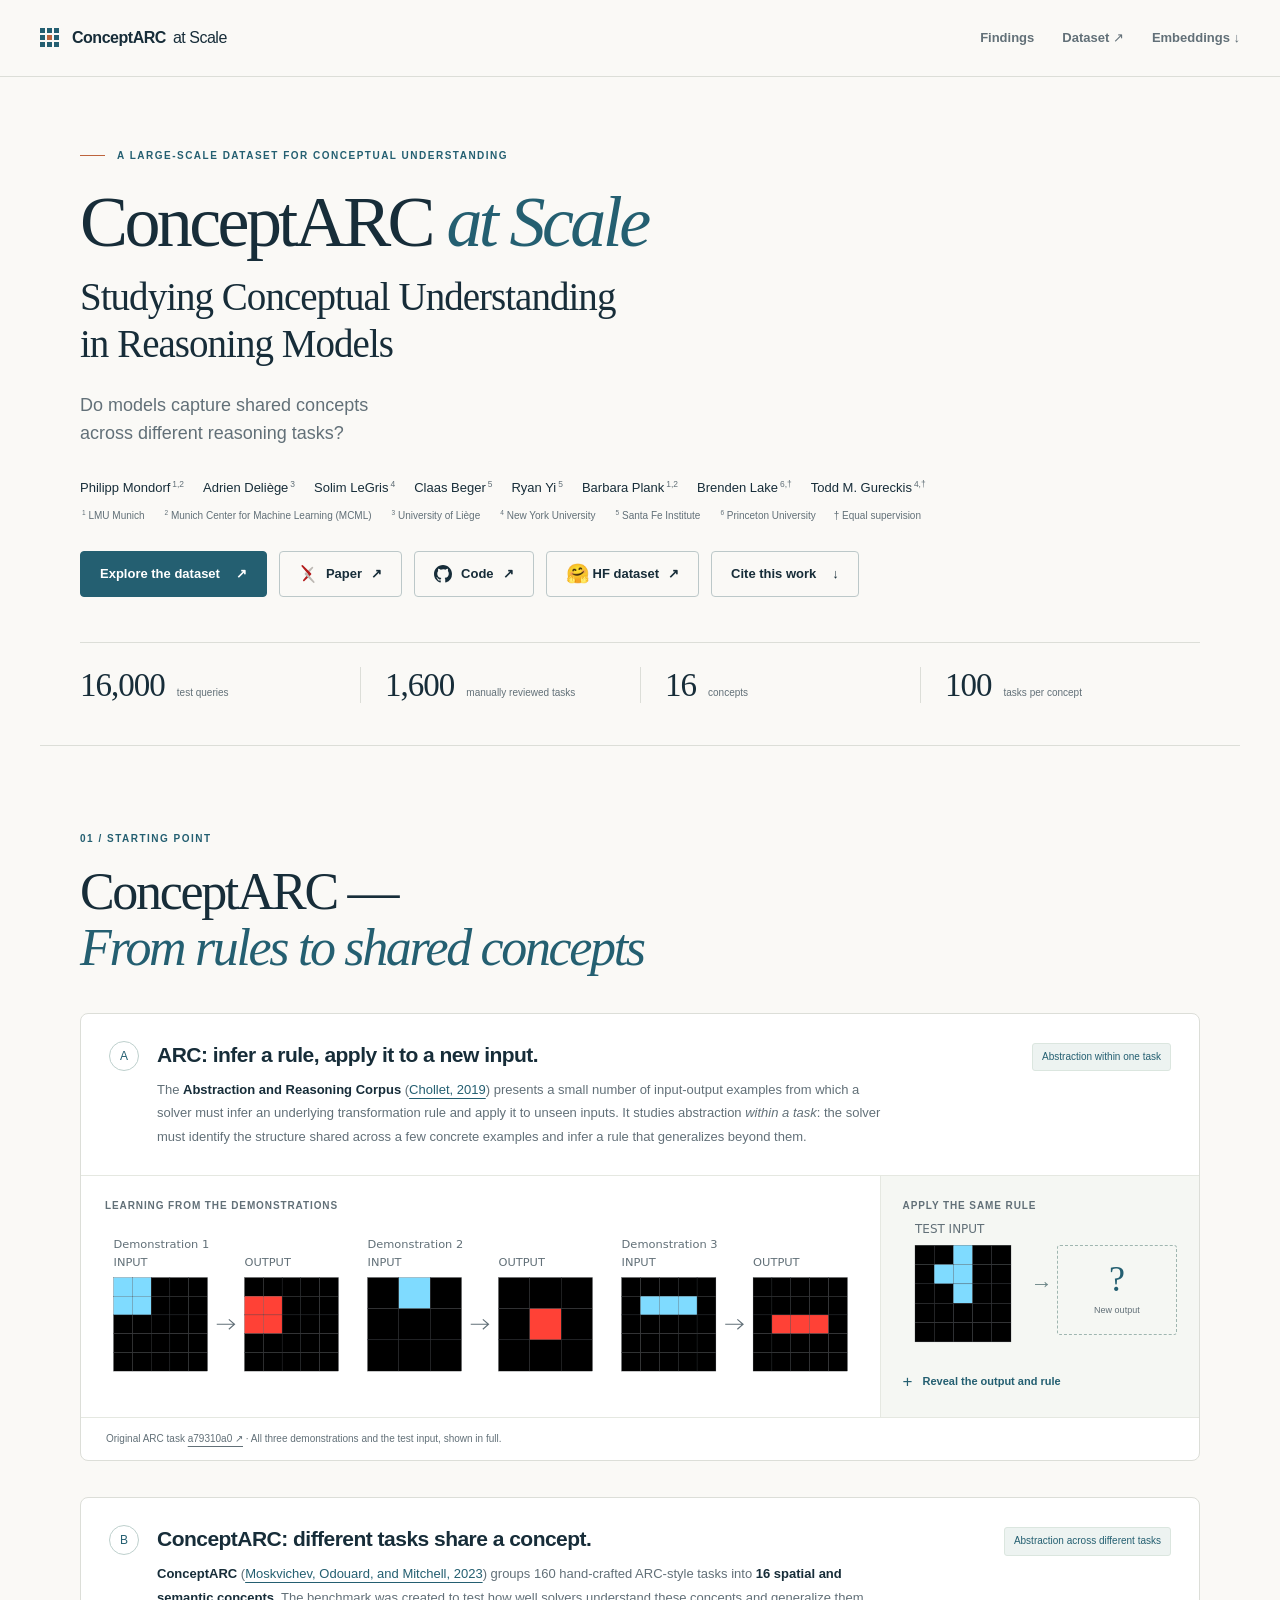
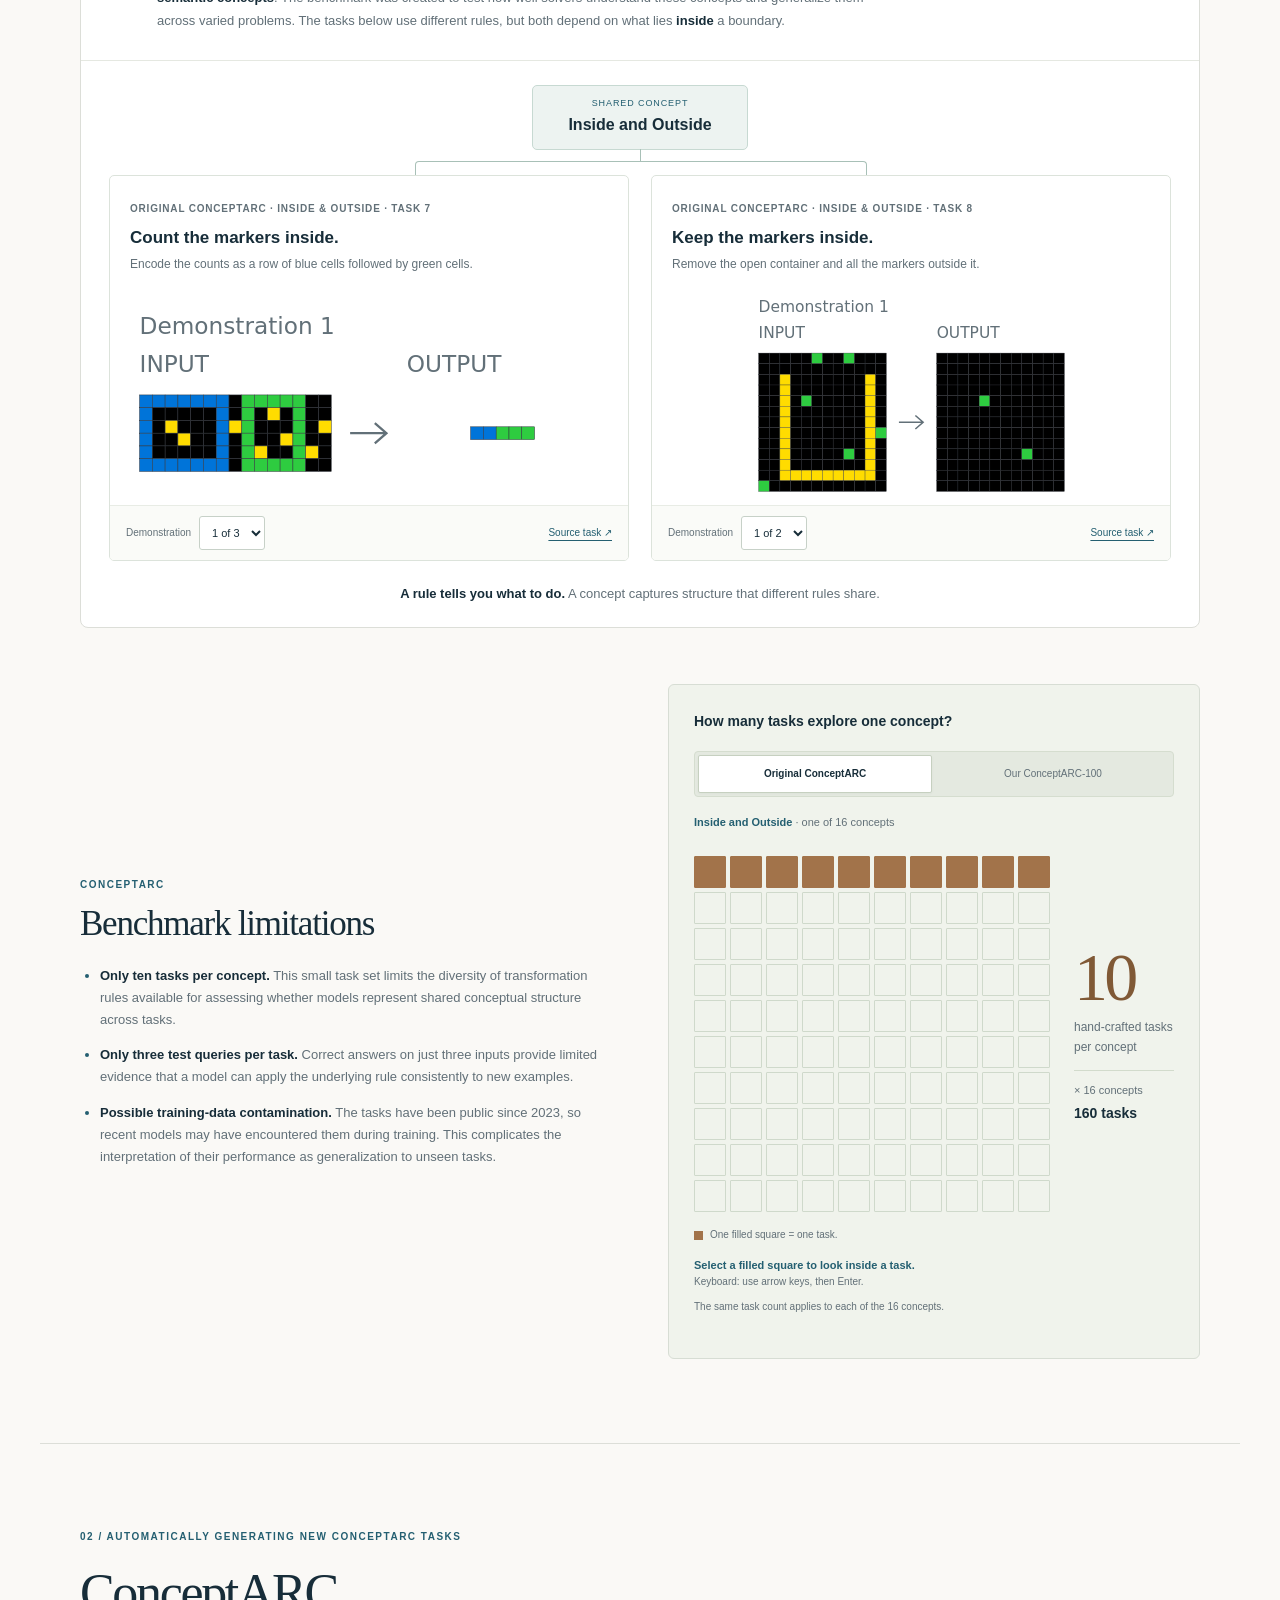
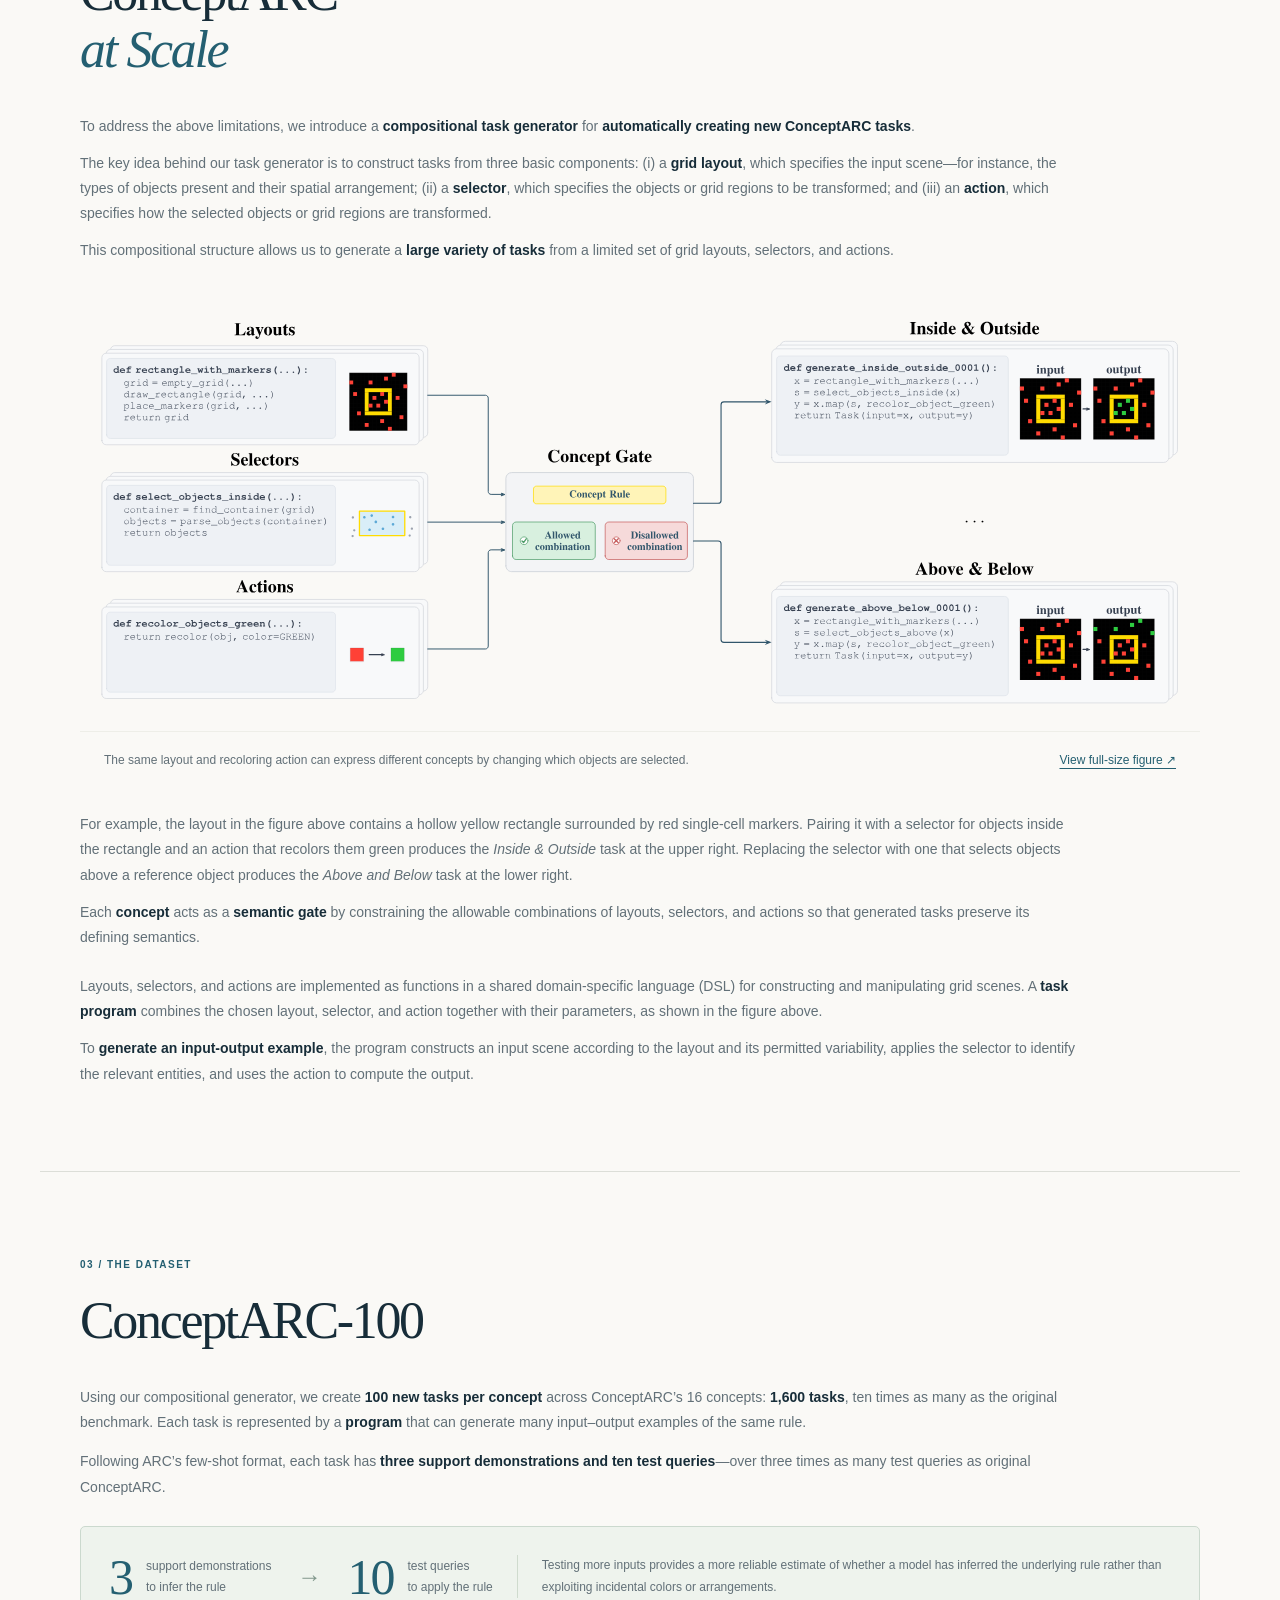
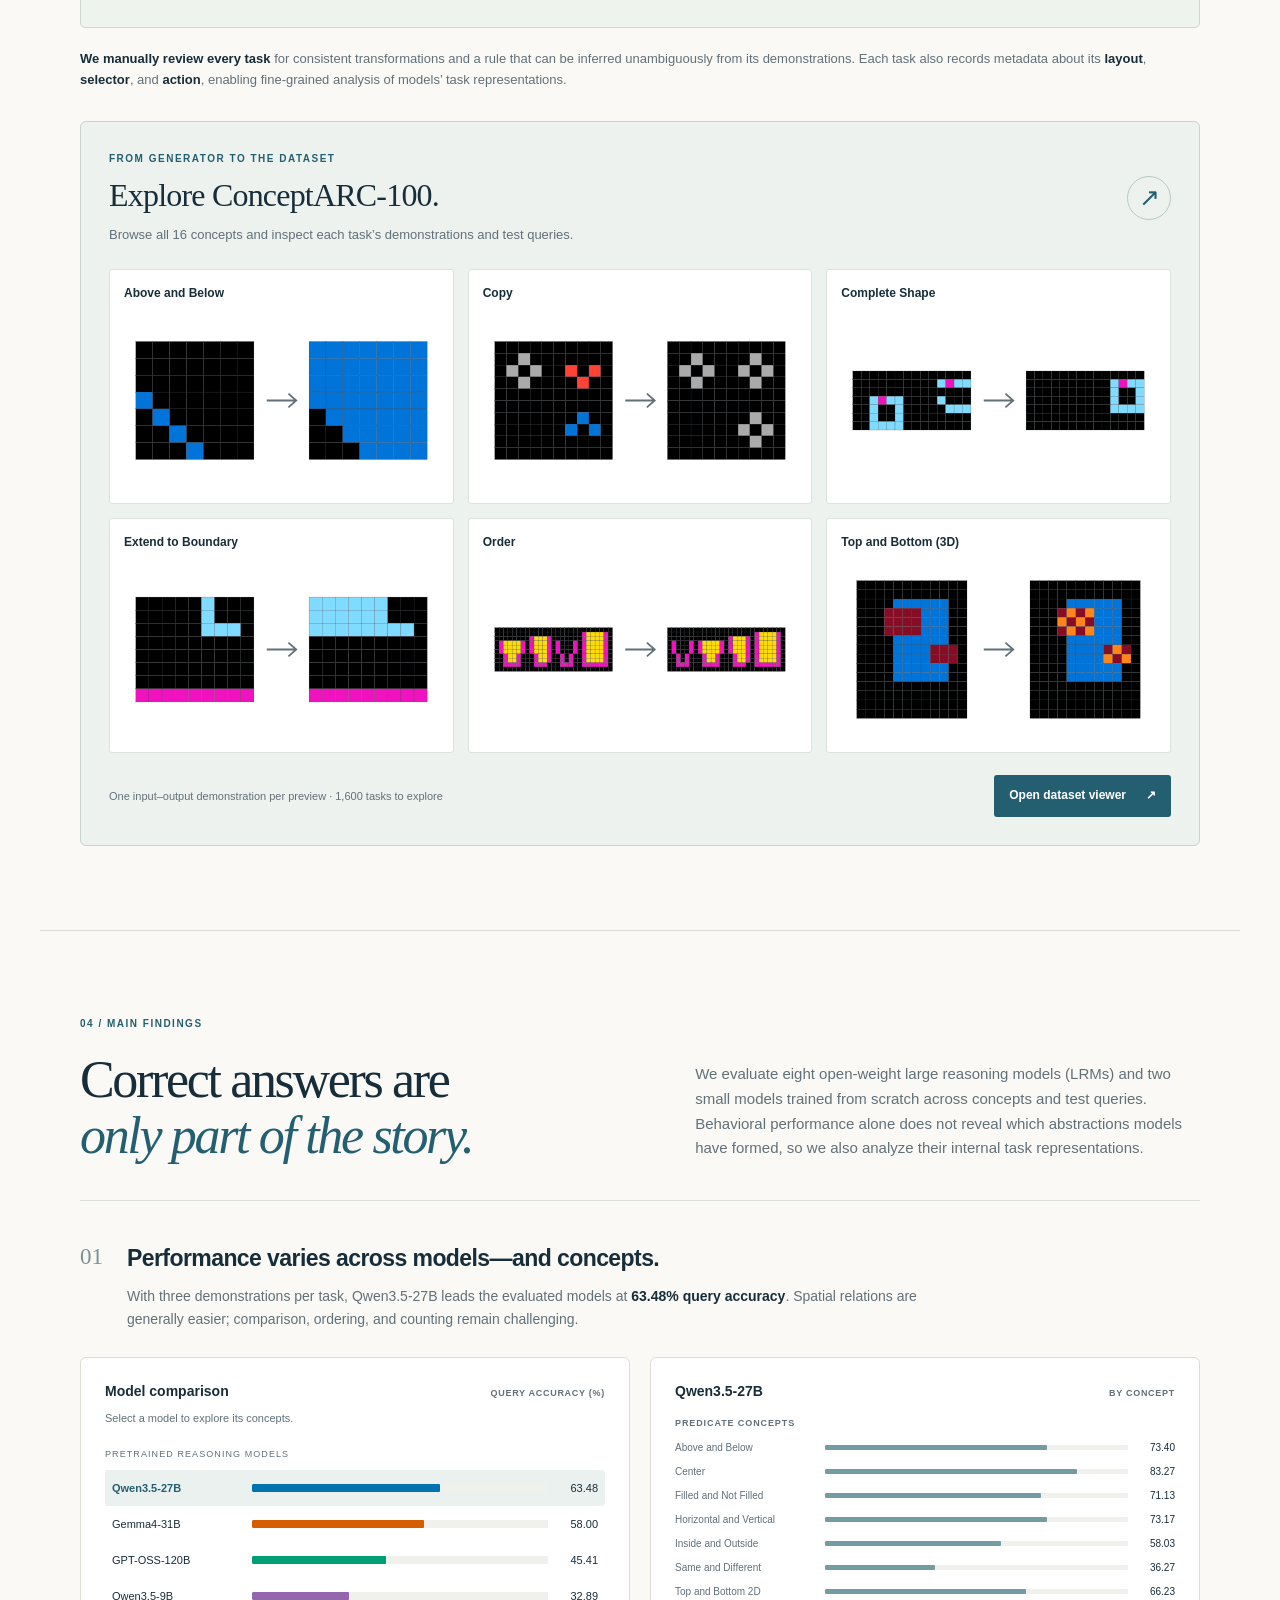
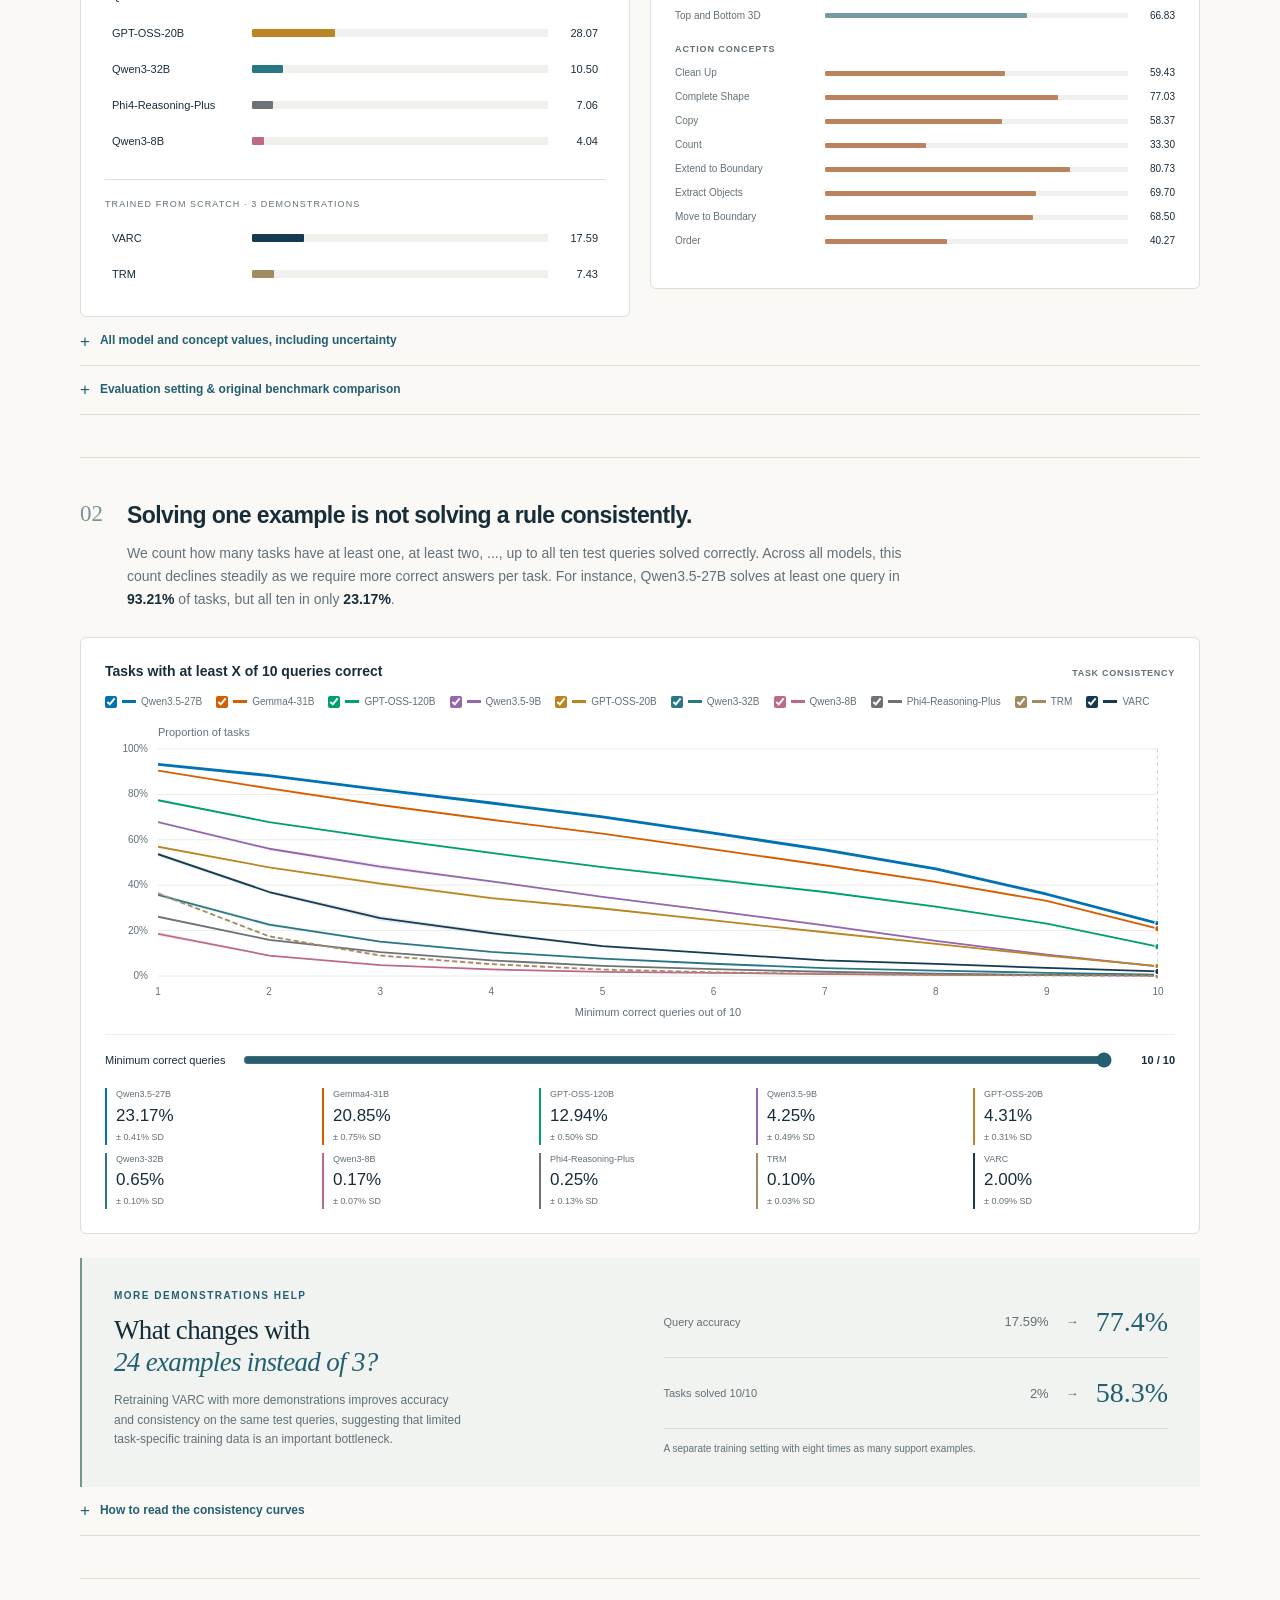
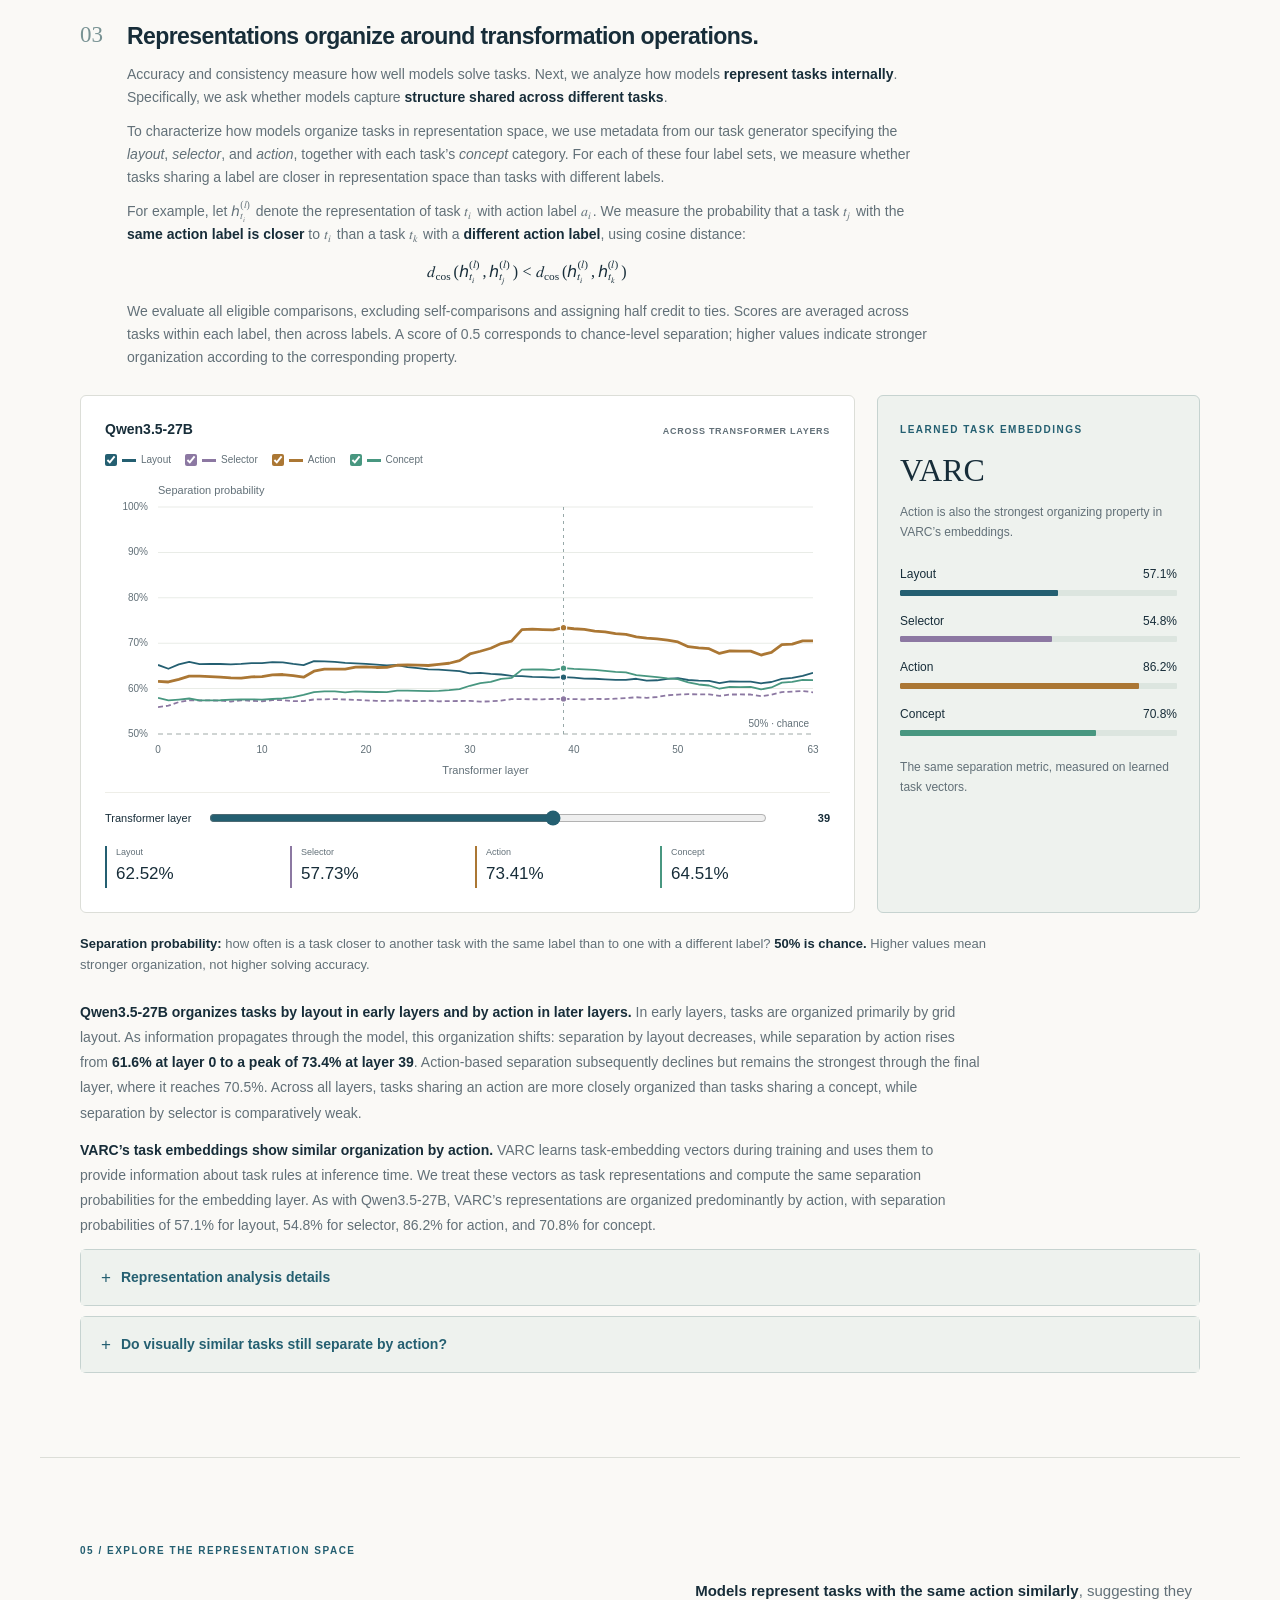
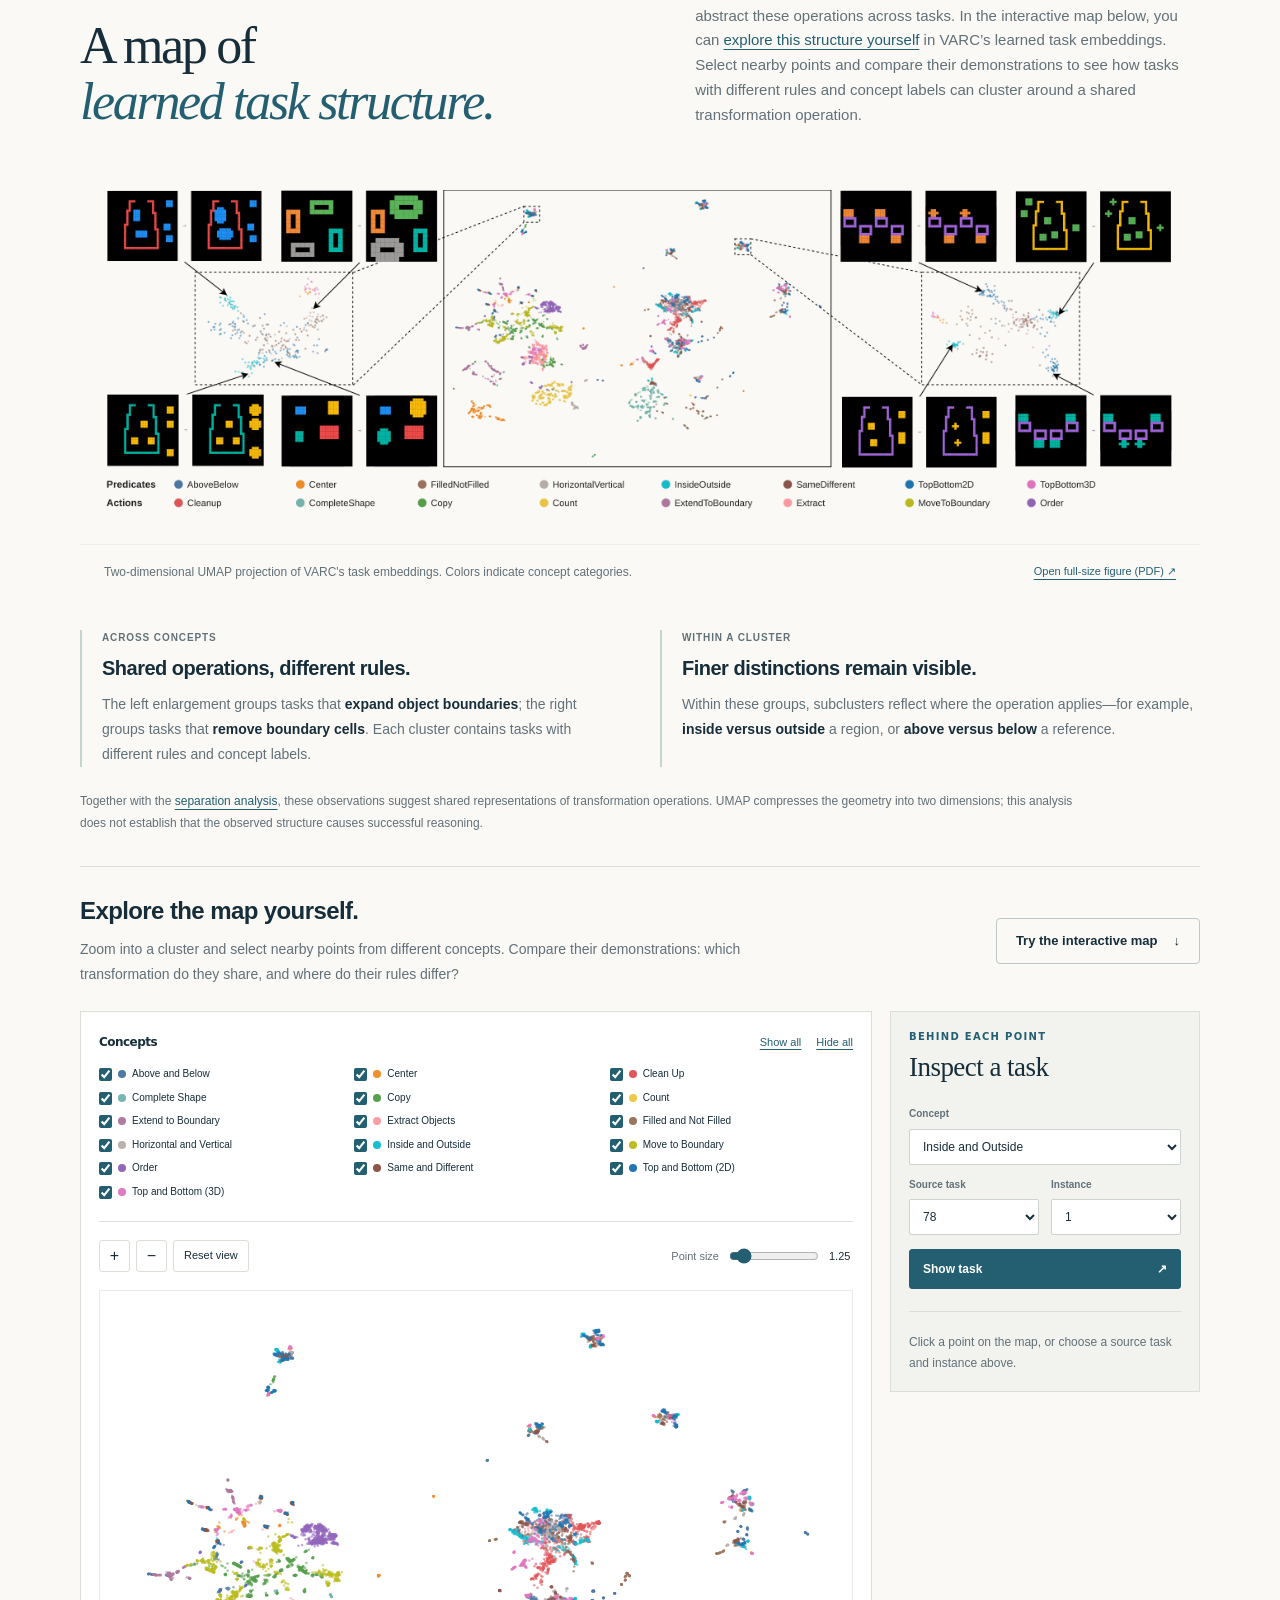
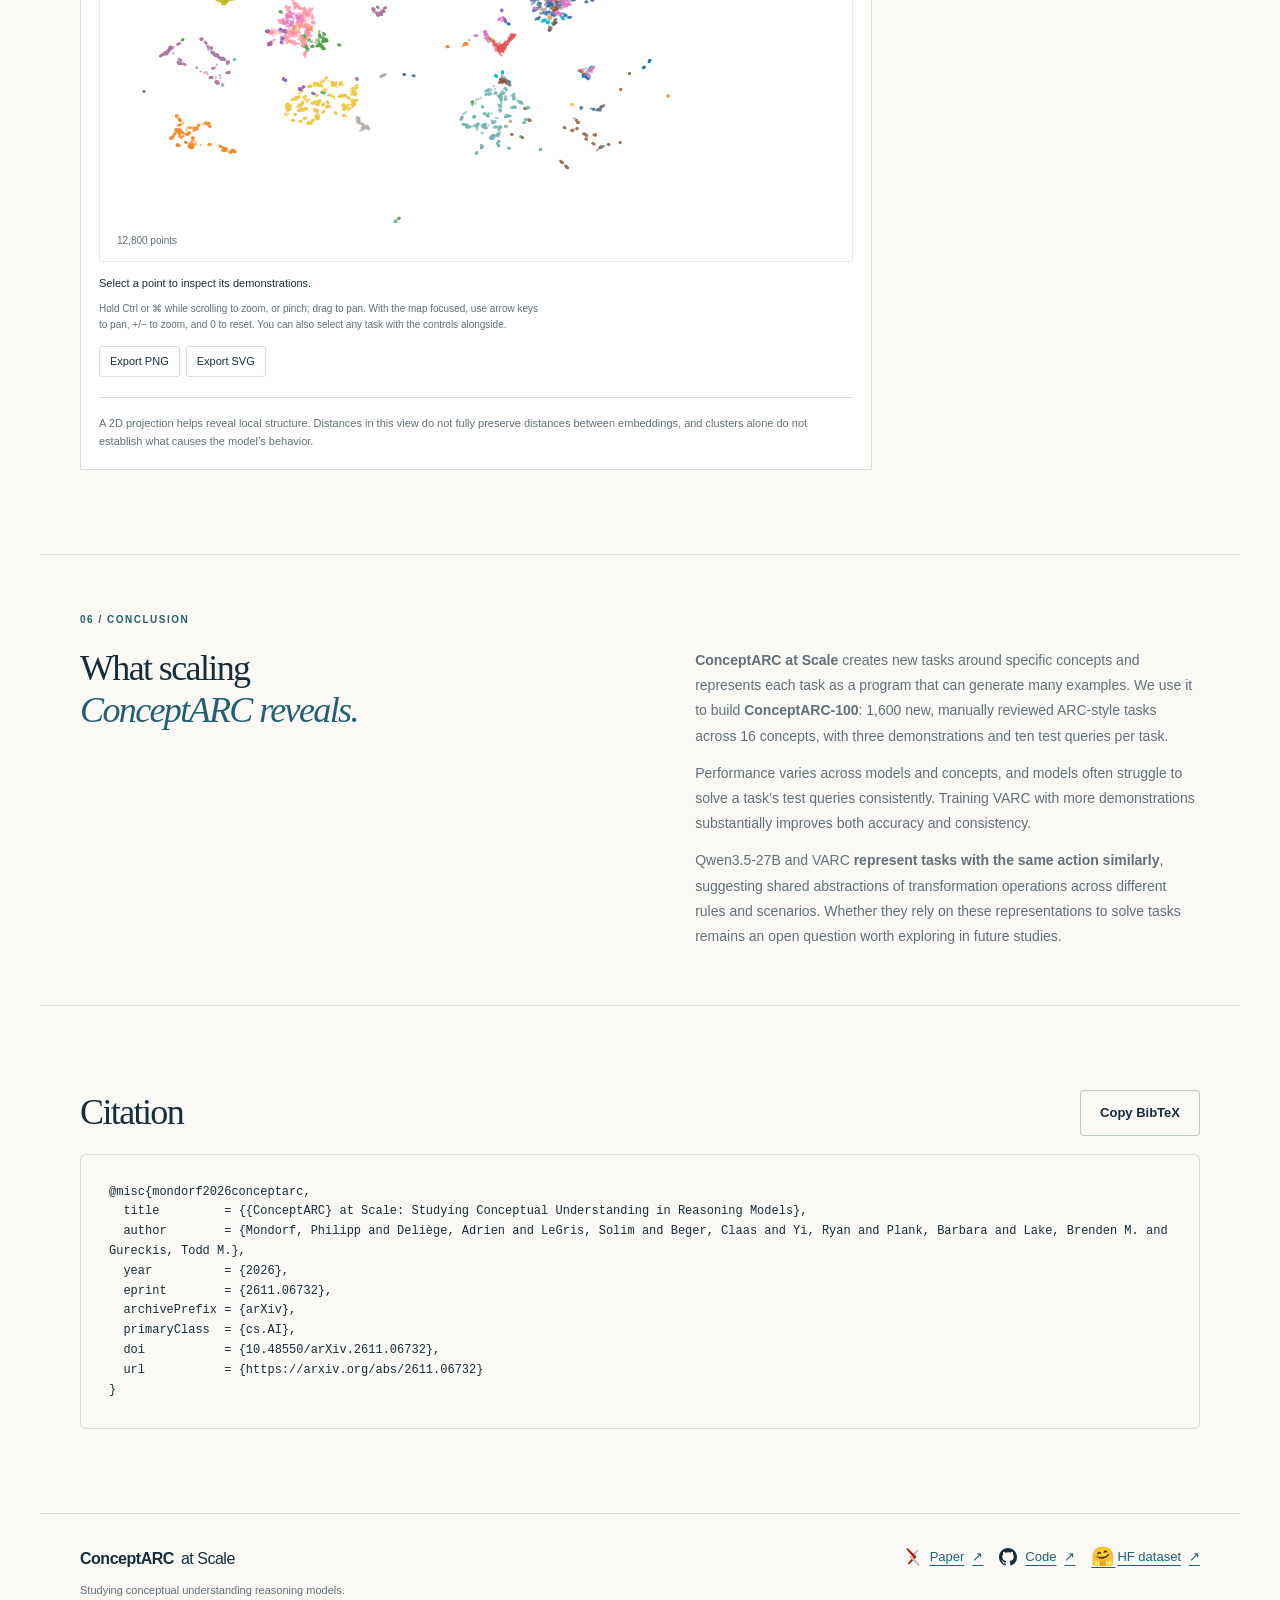
==== commit ba1f3170: "refine bibtex citation entry" ====
--- a/index.html
+++ b/index.html
@@ -15,7 +15,7 @@
   <meta name="twitter:description" content="Explore 1,600 tasks across 16 concepts.">
   <meta name="twitter:image" content="https://mainlp.github.io/conceptarc-100-project-page/assets/social-preview.png?v=2">
   <link rel="icon" href="assets/favicon.svg" type="image/svg+xml">
-  <link rel="stylesheet" href="assets/site.css?v=citation-1">
+  <link rel="stylesheet" href="assets/site.css?v=citation-2">
   <link rel="stylesheet" href="assets/intro.css?v=analysis-disclosures-1">
   <script src="assets/site-config.js?v=resources-3" defer></script>
   <script src="assets/home.js?v=citation-1" defer></script>
--- a/assets/site.css
+++ b/assets/site.css
@@ -92,7 +92,7 @@
 html:has(#citation-section:target){scroll-behavior:auto}
 .citation-heading{display:flex;align-items:center;justify-content:space-between;gap:16px}
 .citation-heading h2{font-size:clamp(32px,4vw,36px)}
-#citation-section pre{margin:18px 0 0;padding:clamp(16px,3vw,28px);border:1px solid var(--line);border-radius:var(--radius);background:var(--white);line-height:1.65}
+#citation-section pre{margin:18px 0 0;padding:clamp(16px,3vw,28px);border:1px solid var(--line);border-radius:var(--radius);line-height:1.65}
 #citation-status{color:var(--accent);font-size:13px}
 #citation-status:not(:empty){margin-top:12px}
 @media print{#copy-citation,#citation-status{display:none}}
